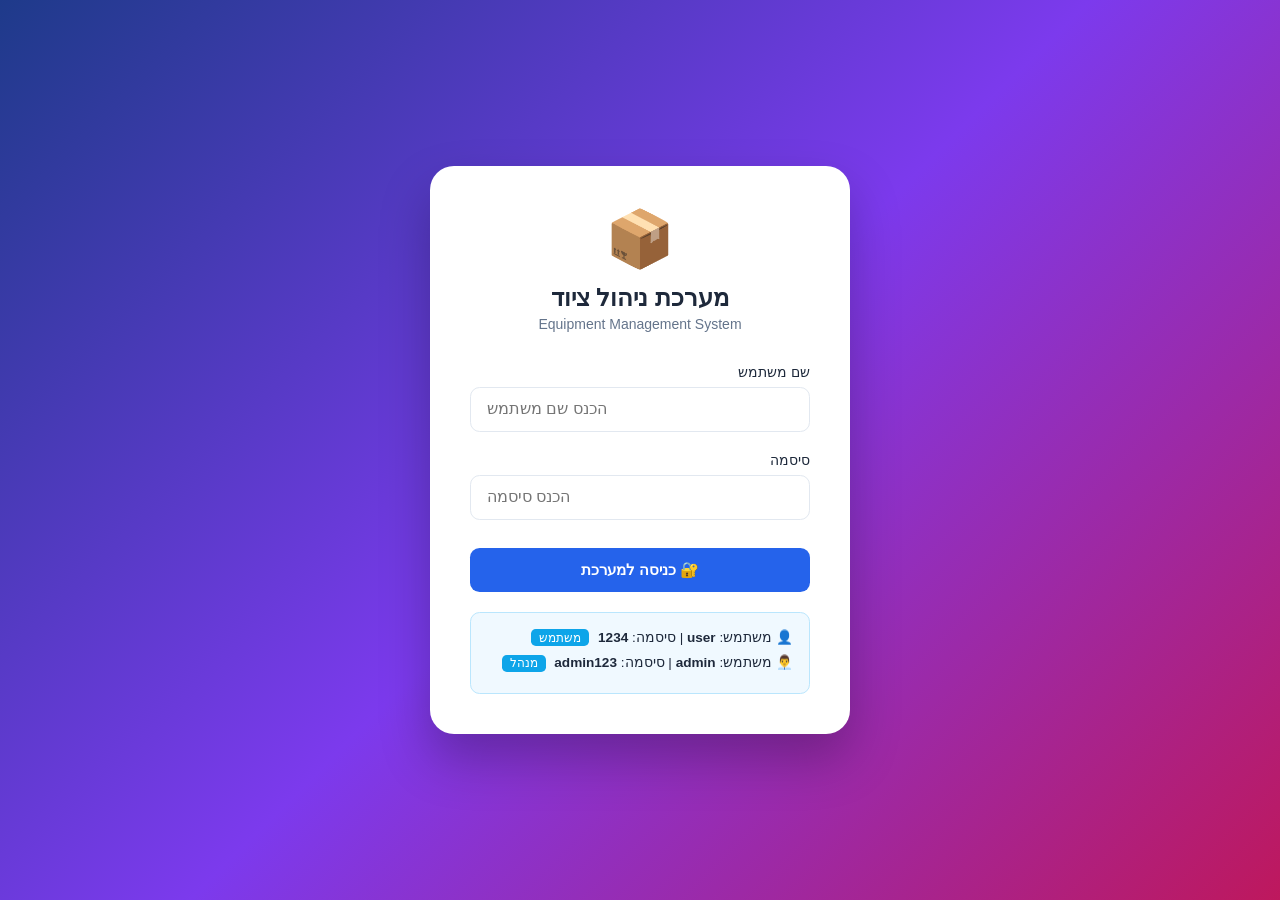
==== index.html @ 019efc41 "GitHub Pages - Equipment Management Demo https://claude.ai/code/session_01Qcdomoz9GFA8bBBLbAyHSp" ====
<!DOCTYPE html>
<html lang="he">
<head>
    <meta charset="UTF-8">
    <meta name="viewport" content="width=device-width, initial-scale=1.0">
    <title>מערכת ניהול ציוד - Demo</title>
    <style>
        :root {
            --primary: #2563eb;
            --primary-dark: #1e40af;
            --success: #10b981;
            --danger: #ef4444;
            --warning: #f59e0b;
            --bg: #f8fafc;
            --white: #ffffff;
            --text: #1e293b;
            --text-light: #64748b;
            --border: #e2e8f0;
            --shadow: 0 1px 3px rgba(0,0,0,0.1);
            --shadow-lg: 0 10px 25px rgba(0,0,0,0.12);
            --radius: 0.75rem;
        }

        * { margin: 0; padding: 0; box-sizing: border-box; }

        body {
            font-family: -apple-system, BlinkMacSystemFont, 'Segoe UI', sans-serif;
            background: var(--bg);
            color: var(--text);
            direction: rtl;
            min-height: 100vh;
        }

        /* ======== SCREENS ======== */
        .screen { display: none; min-height: 100vh; }
        .screen.active { display: flex; flex-direction: column; }

        /* ======== LOGIN ======== */
        #login-screen {
            background: linear-gradient(135deg, #1e3a8a 0%, #7c3aed 50%, #be185d 100%);
            align-items: center;
            justify-content: center;
            padding: 1rem;
        }

        .login-box {
            background: white;
            border-radius: 1.5rem;
            padding: 2.5rem;
            width: 100%;
            max-width: 420px;
            box-shadow: 0 25px 50px rgba(0,0,0,0.25);
        }

        .login-logo {
            text-align: center;
            margin-bottom: 2rem;
        }

        .login-logo .icon {
            font-size: 3.5rem;
            display: block;
            margin-bottom: 0.75rem;
        }

        .login-logo h1 {
            font-size: 1.5rem;
            font-weight: 700;
            color: var(--text);
        }

        .login-logo p {
            color: var(--text-light);
            font-size: 0.875rem;
            margin-top: 0.25rem;
        }

        .form-group { margin-bottom: 1.25rem; }

        .form-group label {
            display: block;
            font-weight: 500;
            margin-bottom: 0.4rem;
            font-size: 0.9rem;
        }

        .form-group input {
            width: 100%;
            padding: 0.8rem 1rem;
            border: 1.5px solid var(--border);
            border-radius: 0.6rem;
            font-size: 1rem;
            direction: ltr;
            transition: border-color 0.2s;
            outline: none;
        }

        .form-group input:focus {
            border-color: var(--primary);
            box-shadow: 0 0 0 3px rgba(37,99,235,0.15);
        }

        .btn {
            display: inline-flex;
            align-items: center;
            justify-content: center;
            gap: 0.5rem;
            padding: 0.8rem 1.5rem;
            border-radius: 0.6rem;
            border: none;
            cursor: pointer;
            font-size: 0.95rem;
            font-weight: 600;
            transition: all 0.2s;
            text-decoration: none;
        }

        .btn-primary { background: var(--primary); color: white; width: 100%; margin-top: 0.5rem; }
        .btn-primary:hover { background: var(--primary-dark); transform: translateY(-1px); box-shadow: 0 4px 12px rgba(37,99,235,0.4); }
        .btn-success { background: var(--success); color: white; }
        .btn-danger { background: var(--danger); color: white; }
        .btn-warning { background: var(--warning); color: white; }
        .btn-ghost { background: transparent; border: 1.5px solid var(--border); color: var(--text); }
        .btn-ghost:hover { background: var(--bg); }
        .btn-sm { padding: 0.4rem 0.8rem; font-size: 0.8rem; }

        .demo-hint {
            background: #f0f9ff;
            border: 1px solid #bae6fd;
            border-radius: 0.6rem;
            padding: 1rem;
            margin-top: 1.25rem;
            font-size: 0.85rem;
        }

        .demo-hint p { margin-bottom: 0.3rem; color: var(--text); }
        .demo-hint .tag { display: inline-block; background: #0ea5e9; color: white; border-radius: 0.3rem; padding: 0.1rem 0.5rem; font-size: 0.75rem; margin-inline-start: 0.3rem; }

        .error-msg {
            background: #fef2f2;
            border: 1px solid #fecaca;
            color: #991b1b;
            padding: 0.75rem 1rem;
            border-radius: 0.5rem;
            font-size: 0.875rem;
            margin-bottom: 1rem;
            display: none;
        }

        /* ======== NAVBAR ======== */
        .navbar {
            background: white;
            border-bottom: 1px solid var(--border);
            padding: 0 1.5rem;
            height: 64px;
            display: flex;
            align-items: center;
            justify-content: space-between;
            position: sticky;
            top: 0;
            z-index: 50;
            box-shadow: var(--shadow);
        }

        .navbar-brand {
            font-size: 1.25rem;
            font-weight: 700;
            color: var(--primary);
            display: flex;
            align-items: center;
            gap: 0.5rem;
        }

        .navbar-links {
            display: flex;
            gap: 0.25rem;
            list-style: none;
        }

        .navbar-links a {
            padding: 0.5rem 1rem;
            border-radius: 0.5rem;
            color: var(--text-light);
            text-decoration: none;
            font-size: 0.9rem;
            font-weight: 500;
            transition: all 0.2s;
            cursor: pointer;
        }

        .navbar-links a:hover, .navbar-links a.active {
            background: #eff6ff;
            color: var(--primary);
        }

        .navbar-user {
            display: flex;
            align-items: center;
            gap: 0.75rem;
        }

        .avatar {
            width: 38px;
            height: 38px;
            border-radius: 50%;
            background: var(--primary);
            color: white;
            display: flex;
            align-items: center;
            justify-content: center;
            font-weight: 700;
            font-size: 0.9rem;
        }

        .admin-badge {
            background: linear-gradient(135deg, #7c3aed, #be185d);
            color: white;
            font-size: 0.7rem;
            padding: 0.2rem 0.6rem;
            border-radius: 9999px;
            font-weight: 600;
        }

        /* ======== MAIN CONTENT ======== */
        .main-content { flex: 1; padding: 2rem 1.5rem; max-width: 1200px; margin: 0 auto; width: 100%; }

        /* ======== CARDS ======== */
        .card {
            background: white;
            border-radius: var(--radius);
            box-shadow: var(--shadow);
            border: 1px solid var(--border);
            padding: 1.5rem;
            margin-bottom: 1.5rem;
        }

        .card-title {
            font-size: 1.1rem;
            font-weight: 600;
            margin-bottom: 1.25rem;
            display: flex;
            align-items: center;
            gap: 0.5rem;
        }

        /* ======== STATS ======== */
        .stats-grid {
            display: grid;
            grid-template-columns: repeat(auto-fit, minmax(180px, 1fr));
            gap: 1rem;
            margin-bottom: 1.5rem;
        }

        .stat-card {
            background: white;
            border-radius: var(--radius);
            padding: 1.25rem 1.5rem;
            box-shadow: var(--shadow);
            border: 1px solid var(--border);
            display: flex;
            justify-content: space-between;
            align-items: center;
        }

        .stat-label { color: var(--text-light); font-size: 0.85rem; margin-bottom: 0.4rem; }
        .stat-value { font-size: 2rem; font-weight: 700; }
        .stat-icon { font-size: 2.5rem; }

        /* ======== GRID ======== */
        .grid-2 { display: grid; grid-template-columns: repeat(auto-fit, minmax(280px, 1fr)); gap: 1rem; }
        .grid-3 { display: grid; grid-template-columns: repeat(auto-fit, minmax(220px, 1fr)); gap: 1rem; }
        .grid-4 { display: grid; grid-template-columns: repeat(auto-fit, minmax(160px, 1fr)); gap: 1rem; }

        /* ======== TABLE ======== */
        .table-wrap { overflow-x: auto; }

        table { width: 100%; border-collapse: collapse; font-size: 0.9rem; }
        thead { background: var(--bg); }
        th { padding: 0.75rem 1rem; text-align: right; font-weight: 600; border-bottom: 2px solid var(--border); white-space: nowrap; }
        td { padding: 0.75rem 1rem; border-bottom: 1px solid var(--border); }
        tbody tr:hover { background: var(--bg); }

        /* ======== BADGE ======== */
        .badge {
            display: inline-block;
            padding: 0.2rem 0.6rem;
            border-radius: 9999px;
            font-size: 0.75rem;
            font-weight: 600;
        }

        .badge-green { background: #d1fae5; color: #065f46; }
        .badge-red { background: #fee2e2; color: #991b1b; }
        .badge-yellow { background: #fef3c7; color: #92400e; }
        .badge-blue { background: #dbeafe; color: #1e40af; }
        .badge-purple { background: #ede9fe; color: #5b21b6; }

        /* ======== ADMIN SIDEBAR ======== */
        .admin-layout {
            display: flex;
            gap: 1.5rem;
            align-items: flex-start;
        }

        .sidebar {
            width: 220px;
            flex-shrink: 0;
            background: white;
            border-radius: var(--radius);
            box-shadow: var(--shadow);
            border: 1px solid var(--border);
            padding: 1rem;
            position: sticky;
            top: 80px;
        }

        .sidebar h4 { font-size: 0.75rem; text-transform: uppercase; letter-spacing: 0.05em; color: var(--text-light); margin-bottom: 0.75rem; padding: 0 0.5rem; }

        .sidebar-menu { list-style: none; }

        .sidebar-menu li a {
            display: flex;
            align-items: center;
            gap: 0.6rem;
            padding: 0.6rem 0.75rem;
            border-radius: 0.5rem;
            color: var(--text);
            text-decoration: none;
            font-size: 0.9rem;
            transition: all 0.2s;
            cursor: pointer;
        }

        .sidebar-menu li a:hover { background: #eff6ff; color: var(--primary); }
        .sidebar-menu li a.active { background: var(--primary); color: white; }

        .admin-content { flex: 1; min-width: 0; }

        /* ======== TABS ======== */
        .tab-content { display: none; }
        .tab-content.active { display: block; }

        /* ======== MODAL ======== */
        .modal-overlay {
            position: fixed;
            inset: 0;
            background: rgba(0,0,0,0.5);
            display: flex;
            align-items: center;
            justify-content: center;
            z-index: 100;
            padding: 1rem;
            display: none;
        }

        .modal-overlay.open { display: flex; }

        .modal {
            background: white;
            border-radius: 1rem;
            padding: 2rem;
            max-width: 480px;
            width: 100%;
            max-height: 90vh;
            overflow-y: auto;
            box-shadow: var(--shadow-lg);
        }

        .modal h3 { font-size: 1.2rem; margin-bottom: 1.5rem; }

        .modal-actions {
            display: flex;
            gap: 0.75rem;
            margin-top: 1.5rem;
            justify-content: flex-end;
        }

        /* ======== QUICK ACTIONS ======== */
        .quick-actions {
            display: grid;
            grid-template-columns: repeat(auto-fit, minmax(150px, 1fr));
            gap: 1rem;
        }

        .action-card {
            background: white;
            border: 1.5px solid var(--border);
            border-radius: var(--radius);
            padding: 1.25rem;
            text-align: center;
            cursor: pointer;
            transition: all 0.2s;
        }

        .action-card:hover {
            border-color: var(--primary);
            box-shadow: 0 4px 12px rgba(37,99,235,0.15);
            transform: translateY(-2px);
        }

        .action-card .icon { font-size: 2rem; margin-bottom: 0.5rem; }
        .action-card .label { font-size: 0.875rem; font-weight: 600; color: var(--text); }

        /* ======== ALERT ======== */
        .alert {
            padding: 0.875rem 1rem;
            border-radius: 0.5rem;
            margin-bottom: 1rem;
            display: flex;
            align-items: flex-start;
            gap: 0.75rem;
            font-size: 0.9rem;
        }

        .alert-warning { background: #fef3c7; border-left: 4px solid var(--warning); color: #92400e; }
        .alert-info { background: #dbeafe; border-left: 4px solid var(--primary); color: #1e40af; }
        .alert-success { background: #d1fae5; border-left: 4px solid var(--success); color: #065f46; }

        /* ======== PAGE TITLE ======== */
        .page-title { margin-bottom: 1.5rem; }
        .page-title h2 { font-size: 1.5rem; font-weight: 700; }
        .page-title p { color: var(--text-light); margin-top: 0.25rem; font-size: 0.9rem; }

        /* ======== RESPONSIVE ======== */
        @media (max-width: 768px) {
            .navbar-links { display: none; }
            .sidebar { display: none; }
            .admin-layout { flex-direction: column; }
            .main-content { padding: 1rem; }
        }

        /* ======== SPINNER ======== */
        .login-loading {
            display: none;
            text-align: center;
            color: var(--primary);
            font-weight: 500;
            margin-top: 1rem;
        }

        /* Page indicator */
        .demo-banner {
            background: linear-gradient(90deg, #7c3aed, #2563eb);
            color: white;
            text-align: center;
            padding: 0.4rem;
            font-size: 0.8rem;
            font-weight: 500;
        }
    </style>
</head>
<body>

<!-- ==================== LOGIN SCREEN ==================== -->
<div id="login-screen" class="screen active">
    <div class="login-box">
        <div class="login-logo">
            <span class="icon">📦</span>
            <h1>מערכת ניהול ציוד</h1>
            <p>Equipment Management System</p>
        </div>

        <div id="login-error" class="error-msg">שם משתמש או סיסמה שגויים</div>

        <div class="form-group">
            <label>שם משתמש</label>
            <input type="text" id="username" placeholder="הכנס שם משתמש" autocomplete="username">
        </div>

        <div class="form-group">
            <label>סיסמה</label>
            <input type="password" id="password" placeholder="הכנס סיסמה" autocomplete="current-password">
        </div>

        <button class="btn btn-primary" onclick="doLogin()">🔐 כניסה למערכת</button>

        <div class="demo-hint">
            <p>👤 משתמש: <strong>user</strong> | סיסמה: <strong>1234</strong> <span class="tag">משתמש</span></p>
            <p style="margin-top:0.5rem">👨‍💼 משתמש: <strong>admin</strong> | סיסמה: <strong>admin123</strong> <span class="tag">מנהל</span></p>
        </div>
    </div>
</div>

<!-- ==================== USER DASHBOARD ==================== -->
<div id="user-screen" class="screen">
    <div class="demo-banner">🎭 מצב Demo — המערכת האמיתית תחובר ל-Database</div>
    <nav class="navbar">
        <div class="navbar-brand">📦 מערכת ניהול ציוד</div>
        <ul class="navbar-links">
            <li><a class="active" onclick="showUserTab('dashboard')">דשבורד</a></li>
            <li><a onclick="showUserTab('myequipment')">הציוד שלי</a></li>
            <li><a onclick="showUserTab('tasks')">משימות</a></li>
            <li><a onclick="showUserTab('history')">היסטוריה</a></li>
        </ul>
        <div class="navbar-user">
            <span id="user-name-display">user</span>
            <div class="avatar" id="user-avatar">U</div>
            <button class="btn btn-ghost btn-sm" onclick="doLogout()">יציאה</button>
        </div>
    </nav>

    <div class="main-content">
        <!-- Dashboard Tab -->
        <div id="user-dashboard" class="tab-content active">
            <div class="page-title">
                <h2>👋 שלום, <span id="user-greeting">שי!</span></h2>
                <p>הנה סיכום הפעילות שלך</p>
            </div>

            <div class="stats-grid">
                <div class="stat-card">
                    <div>
                        <div class="stat-label">ציוד אצלי</div>
                        <div class="stat-value" style="color:var(--primary)">3</div>
                    </div>
                    <div class="stat-icon">📤</div>
                </div>
                <div class="stat-card">
                    <div>
                        <div class="stat-label">משימות פתוחות</div>
                        <div class="stat-value" style="color:var(--warning)">2</div>
                    </div>
                    <div class="stat-icon">📋</div>
                </div>
                <div class="stat-card">
                    <div>
                        <div class="stat-label">דוחות נזק</div>
                        <div class="stat-value" style="color:var(--danger)">1</div>
                    </div>
                    <div class="stat-icon">⚠️</div>
                </div>
                <div class="stat-card">
                    <div>
                        <div class="stat-label">הוחזרו החודש</div>
                        <div class="stat-value" style="color:var(--success)">5</div>
                    </div>
                    <div class="stat-icon">✅</div>
                </div>
            </div>

            <div class="card">
                <div class="card-title">🚀 פעולות מהירות</div>
                <div class="quick-actions">
                    <div class="action-card" onclick="openModal('checkout-modal')">
                        <div class="icon">📤</div>
                        <div class="label">שליחת ציוד</div>
                    </div>
                    <div class="action-card" onclick="openModal('checkin-modal')">
                        <div class="icon">📥</div>
                        <div class="label">החזרת ציוד</div>
                    </div>
                    <div class="action-card" onclick="openModal('damage-modal')">
                        <div class="icon">⚠️</div>
                        <div class="label">דיווח נזק</div>
                    </div>
                    <div class="action-card" onclick="openModal('task-modal')">
                        <div class="icon">➕</div>
                        <div class="label">משימה חדשה</div>
                    </div>
                </div>
            </div>

            <div class="card">
                <div class="card-title">📊 פעילות אחרונה</div>
                <div class="table-wrap">
                    <table>
                        <thead><tr><th>פעילות</th><th>ציוד</th><th>תאריך</th><th>סטטוס</th></tr></thead>
                        <tbody>
                            <tr><td>שליחה</td><td>מיקרופון Shure SM58</td><td>18/03/2026</td><td><span class="badge badge-yellow">אצלי</span></td></tr>
                            <tr><td>שליחה</td><td>כבל XLR 5מ׳</td><td>17/03/2026</td><td><span class="badge badge-yellow">אצלי</span></td></tr>
                            <tr><td>קבלה</td><td>מעמד מיקרופון</td><td>15/03/2026</td><td><span class="badge badge-green">הוחזר</span></td></tr>
                            <tr><td>דיווח נזק</td><td>כבל USB</td><td>14/03/2026</td><td><span class="badge badge-red">ניזוק</span></td></tr>
                            <tr><td>שליחה</td><td>רמקול JBL נייד</td><td>12/03/2026</td><td><span class="badge badge-yellow">אצלי</span></td></tr>
                        </tbody>
                    </table>
                </div>
            </div>
        </div>

        <!-- My Equipment Tab -->
        <div id="user-myequipment" class="tab-content">
            <div class="page-title">
                <h2>📦 הציוד שלי</h2>
                <p>ציוד שנמצא כרגע אצלך</p>
            </div>
            <div class="card">
                <div class="table-wrap">
                    <table>
                        <thead><tr><th>ציוד</th><th>קטגוריה</th><th>נלקח בתאריך</th><th>תאריך החזרה</th><th>מצב</th><th>פעולות</th></tr></thead>
                        <tbody>
                            <tr>
                                <td><strong>מיקרופון Shure SM58</strong></td>
                                <td>אודיו</td>
                                <td>18/03/2026</td>
                                <td>25/03/2026</td>
                                <td><span class="badge badge-green">תקין</span></td>
                                <td><button class="btn btn-success btn-sm" onclick="openModal('checkin-modal')">החזר</button></td>
                            </tr>
                            <tr>
                                <td><strong>כבל XLR 5מ׳</strong></td>
                                <td>כבלים</td>
                                <td>17/03/2026</td>
                                <td>20/03/2026</td>
                                <td><span class="badge badge-red">⚠️ פג תאריך</span></td>
                                <td><button class="btn btn-success btn-sm" onclick="openModal('checkin-modal')">החזר</button></td>
                            </tr>
                            <tr>
                                <td><strong>רמקול JBL נייד</strong></td>
                                <td>אודיו</td>
                                <td>12/03/2026</td>
                                <td>19/03/2026</td>
                                <td><span class="badge badge-yellow">לוחץ</span></td>
                                <td><button class="btn btn-success btn-sm" onclick="openModal('checkin-modal')">החזר</button></td>
                            </tr>
                        </tbody>
                    </table>
                </div>
            </div>
        </div>

        <!-- Tasks Tab -->
        <div id="user-tasks" class="tab-content">
            <div class="page-title">
                <h2>📋 המשימות שלי</h2>
                <p>משימות פתוחות ומוגמרות</p>
            </div>
            <div style="margin-bottom:1rem;">
                <button class="btn btn-primary btn-sm" onclick="openModal('task-modal')">➕ משימה חדשה</button>
            </div>
            <div class="card">
                <div class="table-wrap">
                    <table>
                        <thead><tr><th>משימה</th><th>תיאור</th><th>תאריך</th><th>עדיפות</th><th>סטטוס</th></tr></thead>
                        <tbody>
                            <tr><td><strong>החזרת ציוד לאולם</strong></td><td>להחזיר את כל הציוד לאולם ב׳</td><td>20/03/2026</td><td><span class="badge badge-red">גבוה</span></td><td><span class="badge badge-yellow">פתוח</span></td></tr>
                            <tr><td><strong>בדיקת רמקולים</strong></td><td>לבדוק שכל הרמקולים עובדים</td><td>22/03/2026</td><td><span class="badge badge-blue">בינוני</span></td><td><span class="badge badge-yellow">פתוח</span></td></tr>
                            <tr><td><strong>הזמנת כבלים חדשים</strong></td><td>הזמין 5 כבלי XLR חדשים</td><td>15/03/2026</td><td><span class="badge badge-green">נמוך</span></td><td><span class="badge badge-green">הושלם</span></td></tr>
                        </tbody>
                    </table>
                </div>
            </div>
        </div>

        <!-- History Tab -->
        <div id="user-history" class="tab-content">
            <div class="page-title">
                <h2>📈 היסטוריה</h2>
                <p>כל הפעילויות שלך מהתחלה</p>
            </div>
            <div class="card">
                <div class="table-wrap">
                    <table>
                        <thead><tr><th>פעילות</th><th>ציוד</th><th>תאריך</th><th>פרטים</th></tr></thead>
                        <tbody>
                            <tr><td><span class="badge badge-blue">שליחה</span></td><td>מיקרופון Shure SM58</td><td>18/03/2026 09:30</td><td>—</td></tr>
                            <tr><td><span class="badge badge-blue">שליחה</span></td><td>כבל XLR 5מ׳</td><td>17/03/2026 14:15</td><td>—</td></tr>
                            <tr><td><span class="badge badge-green">קבלה</span></td><td>מעמד מיקרופון</td><td>15/03/2026 11:00</td><td>מצב: תקין</td></tr>
                            <tr><td><span class="badge badge-red">נזק</span></td><td>כבל USB</td><td>14/03/2026 16:45</td><td>חוט פנימי שבור</td></tr>
                            <tr><td><span class="badge badge-blue">שליחה</span></td><td>רמקול JBL נייד</td><td>12/03/2026 08:20</td><td>—</td></tr>
                            <tr><td><span class="badge badge-green">קבלה</span></td><td>מעמד מיקרופון</td><td>10/03/2026 17:30</td><td>מצב: תקין</td></tr>
                        </tbody>
                    </table>
                </div>
            </div>
        </div>
    </div>
</div>

<!-- ==================== ADMIN DASHBOARD ==================== -->
<div id="admin-screen" class="screen">
    <div class="demo-banner">🎭 מצב Demo — המערכת האמיתית תחובר ל-Database</div>
    <nav class="navbar">
        <div class="navbar-brand">👨‍💼 פאנל ניהול</div>
        <ul class="navbar-links">
            <li><a href="#" onclick="showScreen('user-screen'); return false;" style="color:var(--text-light)">← חזור לדשבורד</a></li>
        </ul>
        <div class="navbar-user">
            <span class="admin-badge">מנהל</span>
            <div class="avatar" style="background:linear-gradient(135deg,#7c3aed,#be185d)">A</div>
            <button class="btn btn-ghost btn-sm" onclick="doLogout()">יציאה</button>
        </div>
    </nav>

    <div class="main-content">
        <div class="admin-layout">
            <!-- Sidebar -->
            <aside class="sidebar">
                <h4>תפריט</h4>
                <ul class="sidebar-menu">
                    <li><a class="active" onclick="showAdminTab('admin-overview')">📊 סקירה כללית</a></li>
                    <li><a onclick="showAdminTab('admin-equipment')">📦 ניהול ציוד</a></li>
                    <li><a onclick="showAdminTab('admin-users')">👥 ניהול משתמשים</a></li>
                    <li><a onclick="showAdminTab('admin-damage')">⚠️ דוחות נזק</a></li>
                    <li><a onclick="showAdminTab('admin-inventory')">📊 מלאי</a></li>
                    <li><a onclick="showAdminTab('admin-reports')">📈 דוחות</a></li>
                </ul>
            </aside>

            <!-- Admin Content -->
            <div class="admin-content">

                <!-- Overview Tab -->
                <div id="admin-overview" class="tab-content active">
                    <div class="page-title">
                        <h2>📊 סקירה כללית</h2>
                        <p>סטטוס המערכת בזמן אמת</p>
                    </div>

                    <div class="stats-grid">
                        <div class="stat-card"><div><div class="stat-label">סה"כ ציוד</div><div class="stat-value" style="color:var(--primary)">45</div></div><div class="stat-icon">📦</div></div>
                        <div class="stat-card"><div><div class="stat-label">ציוד זמין</div><div class="stat-value" style="color:var(--success)">28</div></div><div class="stat-icon">✅</div></div>
                        <div class="stat-card"><div><div class="stat-label">בשימוש</div><div class="stat-value" style="color:var(--warning)">14</div></div><div class="stat-icon">📤</div></div>
                        <div class="stat-card"><div><div class="stat-label">ניזוק/בתיקון</div><div class="stat-value" style="color:var(--danger)">3</div></div><div class="stat-icon">🔧</div></div>
                        <div class="stat-card"><div><div class="stat-label">משתמשים פעילים</div><div class="stat-value" style="color:var(--primary)">12</div></div><div class="stat-icon">👥</div></div>
                        <div class="stat-card"><div><div class="stat-label">פעולות היום</div><div class="stat-value" style="color:var(--success)">8</div></div><div class="stat-icon">⚡</div></div>
                    </div>

                    <div class="card">
                        <div class="card-title">📋 פעילויות אחרונות במערכת</div>
                        <div class="table-wrap">
                            <table>
                                <thead><tr><th>משתמש</th><th>פעולה</th><th>ציוד</th><th>זמן</th></tr></thead>
                                <tbody>
                                    <tr><td>שי בר</td><td><span class="badge badge-blue">שליחה</span></td><td>מיקרופון Shure SM58</td><td>היום 09:30</td></tr>
                                    <tr><td>דויד כהן</td><td><span class="badge badge-green">קבלה</span></td><td>מעמד מיקרופון</td><td>היום 08:15</td></tr>
                                    <tr><td>שרה דוד</td><td><span class="badge badge-red">נזק</span></td><td>כבל USB</td><td>אתמול 16:45</td></tr>
                                    <tr><td>יוסי לוי</td><td><span class="badge badge-blue">שליחה</span></td><td>רמקול JBL נייד</td><td>אתמול 10:20</td></tr>
                                </tbody>
                            </table>
                        </div>
                    </div>
                </div>

                <!-- Equipment Tab -->
                <div id="admin-equipment" class="tab-content">
                    <div class="page-title">
                        <h2>📦 ניהול ציוד</h2>
                        <p>הוסף, ערוך ונהל את כל הציוד במערכת</p>
                    </div>

                    <div class="alert alert-warning">⚠️ <strong>שטח מנהל בלבד:</strong> רק מנהלים יכולים להוסיף, לערוך ולמחוק ציוד.</div>

                    <div style="margin-bottom:1rem; display:flex; gap:0.75rem; flex-wrap:wrap;">
                        <button class="btn btn-primary btn-sm" onclick="openModal('add-equipment-modal')">➕ הוסף ציוד</button>
                        <button class="btn btn-ghost btn-sm">📥 ייבוא CSV</button>
                        <button class="btn btn-ghost btn-sm">📤 ייצוא</button>
                    </div>

                    <div class="card">
                        <div class="table-wrap">
                            <table>
                                <thead><tr><th>שם הציוד</th><th>קטגוריה</th><th>S/N</th><th>סטטוס</th><th>נמצא אצל</th><th>פעולות</th></tr></thead>
                                <tbody>
                                    <tr>
                                        <td><strong>מיקרופון Shure SM58</strong></td><td>אודיו</td><td>MIC-001</td>
                                        <td><span class="badge badge-yellow">בשימוש</span></td><td>שי בר</td>
                                        <td><button class="btn btn-ghost btn-sm">✏️ ערוך</button> <button class="btn btn-danger btn-sm">🗑️</button></td>
                                    </tr>
                                    <tr>
                                        <td><strong>מעמד מיקרופון</strong></td><td>תמיכה</td><td>STAND-001</td>
                                        <td><span class="badge badge-green">זמין</span></td><td>—</td>
                                        <td><button class="btn btn-ghost btn-sm">✏️ ערוך</button> <button class="btn btn-danger btn-sm">🗑️</button></td>
                                    </tr>
                                    <tr>
                                        <td><strong>כבל USB</strong></td><td>כבלים</td><td>CABLE-001</td>
                                        <td><span class="badge badge-red">ניזוק</span></td><td>—</td>
                                        <td><button class="btn btn-ghost btn-sm">✏️ ערוך</button> <button class="btn btn-danger btn-sm">🗑️</button></td>
                                    </tr>
                                    <tr>
                                        <td><strong>רמקול JBL נייד</strong></td><td>אודיו</td><td>SPEAKER-001</td>
                                        <td><span class="badge badge-yellow">בשימוש</span></td><td>שי בר</td>
                                        <td><button class="btn btn-ghost btn-sm">✏️ ערוך</button> <button class="btn btn-danger btn-sm">🗑️</button></td>
                                    </tr>
                                    <tr>
                                        <td><strong>כבל XLR 5מ׳</strong></td><td>כבלים</td><td>XLR-001</td>
                                        <td><span class="badge badge-yellow">בשימוש</span></td><td>שי בר</td>
                                        <td><button class="btn btn-ghost btn-sm">✏️ ערוך</button> <button class="btn btn-danger btn-sm">🗑️</button></td>
                                    </tr>
                                </tbody>
                            </table>
                        </div>
                    </div>
                </div>

                <!-- Users Tab -->
                <div id="admin-users" class="tab-content">
                    <div class="page-title">
                        <h2>👥 ניהול משתמשים</h2>
                        <p>נהל הרשאות, סטטוסים ומידע על משתמשים</p>
                    </div>

                    <div class="alert alert-warning">⚠️ <strong>שטח מנהל בלבד:</strong> רק מנהלים יכולים ליצור ולמחוק משתמשים.</div>

                    <div style="margin-bottom:1rem;">
                        <button class="btn btn-primary btn-sm" onclick="openModal('add-user-modal')">➕ הוסף משתמש</button>
                    </div>

                    <div class="card">
                        <div class="table-wrap">
                            <table>
                                <thead><tr><th>משתמש</th><th>שם מלא</th><th>דוא"ל</th><th>תפקיד</th><th>ציוד אצלו</th><th>פעיל</th><th>פעולות</th></tr></thead>
                                <tbody>
                                    <tr>
                                        <td><strong>admin</strong></td><td>מנהל מערכת</td><td>admin@system.com</td>
                                        <td><span class="badge badge-purple">מנהל</span></td><td>0</td>
                                        <td><span class="badge badge-green">✓</span></td>
                                        <td><button class="btn btn-ghost btn-sm">✏️ ערוך</button></td>
                                    </tr>
                                    <tr>
                                        <td><strong>user</strong></td><td>שי בר</td><td>user@system.com</td>
                                        <td><span class="badge badge-blue">משתמש</span></td><td>3</td>
                                        <td><span class="badge badge-green">✓</span></td>
                                        <td><button class="btn btn-ghost btn-sm">✏️ ערוך</button> <button class="btn btn-danger btn-sm">🚫 השבת</button></td>
                                    </tr>
                                    <tr>
                                        <td><strong>david</strong></td><td>דויד כהן</td><td>david@system.com</td>
                                        <td><span class="badge badge-blue">משתמש</span></td><td>1</td>
                                        <td><span class="badge badge-green">✓</span></td>
                                        <td><button class="btn btn-ghost btn-sm">✏️ ערוך</button> <button class="btn btn-danger btn-sm">🚫 השבת</button></td>
                                    </tr>
                                    <tr>
                                        <td><strong>sarah</strong></td><td>שרה דוד</td><td>sarah@system.com</td>
                                        <td><span class="badge badge-blue">משתמש</span></td><td>0</td>
                                        <td><span class="badge badge-red">✗ מושבת</span></td>
                                        <td><button class="btn btn-ghost btn-sm">✏️ ערוך</button> <button class="btn btn-success btn-sm">✓ הפעל</button></td>
                                    </tr>
                                </tbody>
                            </table>
                        </div>
                    </div>
                </div>

                <!-- Damage Tab -->
                <div id="admin-damage" class="tab-content">
                    <div class="page-title">
                        <h2>⚠️ דוחות נזק</h2>
                        <p>נהל דוחות נזק ועדכן סטטוס תיקון</p>
                    </div>
                    <div class="alert alert-warning">⚠️ <strong>שטח מנהל בלבד:</strong> רק מנהלים יכולים לעדכן סטטוסי תיקון.</div>
                    <div class="card">
                        <div class="table-wrap">
                            <table>
                                <thead><tr><th>ציוד</th><th>מדווח ע"י</th><th>תיאור</th><th>חומרה</th><th>סטטוס</th><th>פעולות מנהל</th></tr></thead>
                                <tbody>
                                    <tr>
                                        <td><strong>כבל USB</strong></td><td>שי בר</td><td>חוט פנימי שבור</td>
                                        <td><span class="badge badge-red">חמור</span></td>
                                        <td><span class="badge badge-yellow">בתיקון</span></td>
                                        <td>
                                            <button class="btn btn-success btn-sm">✓ תוקן</button>
                                            <button class="btn btn-danger btn-sm">🗑️ גרוט</button>
                                        </td>
                                    </tr>
                                    <tr>
                                        <td><strong>מעמד מיקרופון</strong></td><td>דויד כהן</td><td>שריטה בחלק העליון</td>
                                        <td><span class="badge badge-blue">קל</span></td>
                                        <td><span class="badge badge-green">תוקן</span></td>
                                        <td><button class="btn btn-ghost btn-sm">📄 פרטים</button></td>
                                    </tr>
                                </tbody>
                            </table>
                        </div>
                    </div>
                </div>

                <!-- Inventory Tab -->
                <div id="admin-inventory" class="tab-content">
                    <div class="page-title">
                        <h2>📊 ניהול מלאי</h2>
                        <p>סקירה מלאה של כל הציוד לפי קטגוריה</p>
                    </div>
                    <div class="alert alert-info">ℹ️ <strong>שטח מנהל בלבד:</strong> דוח מלאי מלא ומפורט.</div>
                    <div class="card">
                        <div class="table-wrap">
                            <table>
                                <thead><tr><th>קטגוריה</th><th>סה"כ</th><th>זמין</th><th>בשימוש</th><th>ניזוק</th><th>בתיקון</th><th>%ניצולת</th></tr></thead>
                                <tbody>
                                    <tr><td><strong>אודיו</strong></td><td>15</td><td>10</td><td>4</td><td>1</td><td>0</td><td><span class="badge badge-green">73%</span></td></tr>
                                    <tr><td><strong>כבלים</strong></td><td>20</td><td>15</td><td>4</td><td>1</td><td>0</td><td><span class="badge badge-yellow">80%</span></td></tr>
                                    <tr><td><strong>תמיכה</strong></td><td>8</td><td>2</td><td>6</td><td>0</td><td>0</td><td><span class="badge badge-red">25%</span></td></tr>
                                    <tr><td><strong>אחר</strong></td><td>2</td><td>1</td><td>0</td><td>1</td><td>0</td><td><span class="badge badge-blue">50%</span></td></tr>
                                    <tr style="font-weight:600; background:var(--bg)"><td>סה"כ</td><td>45</td><td>28</td><td>14</td><td>3</td><td>0</td><td><span class="badge badge-yellow">62%</span></td></tr>
                                </tbody>
                            </table>
                        </div>
                    </div>
                </div>

                <!-- Reports Tab -->
                <div id="admin-reports" class="tab-content">
                    <div class="page-title">
                        <h2>📈 דוחות</h2>
                        <p>ניתוח נתונים ומגמות</p>
                    </div>
                    <div class="alert alert-info">ℹ️ <strong>שטח מנהל בלבד:</strong> דוחות מפורטים על פעילות המערכת.</div>
                    <div class="grid-2">
                        <div class="card">
                            <div class="card-title">📅 פעילות חודש מרץ 2026</div>
                            <table><tbody>
                                <tr><td>שליחות</td><td><strong>45</strong></td></tr>
                                <tr><td>קבלות</td><td><strong>40</strong></td></tr>
                                <tr><td>דוחות נזק</td><td><strong>3</strong></td></tr>
                                <tr><td>ציוד חדש נוסף</td><td><strong>2</strong></td></tr>
                            </tbody></table>
                        </div>
                        <div class="card">
                            <div class="card-title">👥 משתמשים פעילים</div>
                            <table><tbody>
                                <tr><td>שי בר</td><td><strong>15 פעולות</strong></td></tr>
                                <tr><td>דויד כהן</td><td><strong>12 פעולות</strong></td></tr>
                                <tr><td>שרה דוד</td><td><strong>8 פעולות</strong></td></tr>
                                <tr><td>יוסי לוי</td><td><strong>5 פעולות</strong></td></tr>
                            </tbody></table>
                        </div>
                    </div>
                </div>

            </div>
        </div>
    </div>
</div>

<!-- ==================== MODALS ==================== -->

<!-- Checkout Modal -->
<div id="checkout-modal" class="modal-overlay">
    <div class="modal">
        <h3>📤 שליחת ציוד</h3>
        <div class="form-group"><label>בחר ציוד</label><select style="width:100%;padding:0.75rem;border:1.5px solid var(--border);border-radius:0.5rem;font-size:0.9rem"><option>מעמד מיקרופון</option><option>כבל XLR 5מ׳</option><option>רמקול JBL קטן</option></select></div>
        <div class="form-group"><label>תאריך החזרה</label><input type="date" style="width:100%;padding:0.75rem;border:1.5px solid var(--border);border-radius:0.5rem;font-size:0.9rem"></div>
        <div class="form-group"><label>הערות</label><textarea style="width:100%;padding:0.75rem;border:1.5px solid var(--border);border-radius:0.5rem;font-size:0.9rem;resize:vertical;min-height:80px" placeholder="הערות אופציונליות..."></textarea></div>
        <div class="modal-actions">
            <button class="btn btn-ghost" onclick="closeModal('checkout-modal')">ביטול</button>
            <button class="btn btn-primary" onclick="showSuccess('הציוד נשלח בהצלחה!'); closeModal('checkout-modal')">📤 שלח ציוד</button>
        </div>
    </div>
</div>

<!-- Checkin Modal -->
<div id="checkin-modal" class="modal-overlay">
    <div class="modal">
        <h3>📥 החזרת ציוד</h3>
        <div class="form-group"><label>בחר ציוד להחזרה</label><select style="width:100%;padding:0.75rem;border:1.5px solid var(--border);border-radius:0.5rem;font-size:0.9rem"><option>מיקרופון Shure SM58</option><option>כבל XLR 5מ׳</option><option>רמקול JBL נייד</option></select></div>
        <div class="form-group"><label>מצב הציוד</label><select style="width:100%;padding:0.75rem;border:1.5px solid var(--border);border-radius:0.5rem;font-size:0.9rem"><option>תקין</option><option>סביר</option><option>ניזוק</option></select></div>
        <div class="form-group"><label>הערות</label><textarea style="width:100%;padding:0.75rem;border:1.5px solid var(--border);border-radius:0.5rem;font-size:0.9rem;resize:vertical;min-height:80px" placeholder="תאר את מצב הציוד..."></textarea></div>
        <div class="modal-actions">
            <button class="btn btn-ghost" onclick="closeModal('checkin-modal')">ביטול</button>
            <button class="btn btn-success" onclick="showSuccess('הציוד הוחזר בהצלחה!'); closeModal('checkin-modal')">📥 החזר ציוד</button>
        </div>
    </div>
</div>

<!-- Damage Modal -->
<div id="damage-modal" class="modal-overlay">
    <div class="modal">
        <h3>⚠️ דיווח נזק</h3>
        <div class="form-group"><label>בחר ציוד</label><select style="width:100%;padding:0.75rem;border:1.5px solid var(--border);border-radius:0.5rem;font-size:0.9rem"><option>מיקרופון Shure SM58</option><option>כבל XLR 5מ׳</option><option>רמקול JBL נייד</option></select></div>
        <div class="form-group"><label>תיאור הנזק</label><textarea style="width:100%;padding:0.75rem;border:1.5px solid var(--border);border-radius:0.5rem;font-size:0.9rem;resize:vertical;min-height:80px" placeholder="תאר את הנזק בפירוט..."></textarea></div>
        <div class="form-group"><label>חומרת הנזק</label><select style="width:100%;padding:0.75rem;border:1.5px solid var(--border);border-radius:0.5rem;font-size:0.9rem"><option>קל</option><option>בינוני</option><option>חמור</option></select></div>
        <div class="modal-actions">
            <button class="btn btn-ghost" onclick="closeModal('damage-modal')">ביטול</button>
            <button class="btn btn-danger" onclick="showSuccess('דוח הנזק נשלח למנהל!'); closeModal('damage-modal')">⚠️ שלח דוח</button>
        </div>
    </div>
</div>

<!-- Task Modal -->
<div id="task-modal" class="modal-overlay">
    <div class="modal">
        <h3>➕ משימה חדשה</h3>
        <div class="form-group"><label>כותרת</label><input type="text" placeholder="כותרת המשימה..." style="width:100%;padding:0.75rem;border:1.5px solid var(--border);border-radius:0.5rem;font-size:0.9rem"></div>
        <div class="form-group"><label>תיאור</label><textarea style="width:100%;padding:0.75rem;border:1.5px solid var(--border);border-radius:0.5rem;font-size:0.9rem;resize:vertical;min-height:80px" placeholder="תאר את המשימה..."></textarea></div>
        <div class="form-group"><label>עדיפות</label><select style="width:100%;padding:0.75rem;border:1.5px solid var(--border);border-radius:0.5rem;font-size:0.9rem"><option>גבוה</option><option>בינוני</option><option>נמוך</option></select></div>
        <div class="form-group"><label>תאריך יעד</label><input type="date" style="width:100%;padding:0.75rem;border:1.5px solid var(--border);border-radius:0.5rem;font-size:0.9rem"></div>
        <div class="modal-actions">
            <button class="btn btn-ghost" onclick="closeModal('task-modal')">ביטול</button>
            <button class="btn btn-primary" onclick="showSuccess('המשימה נוצרה בהצלחה!'); closeModal('task-modal')">✅ צור משימה</button>
        </div>
    </div>
</div>

<!-- Add Equipment Modal -->
<div id="add-equipment-modal" class="modal-overlay">
    <div class="modal">
        <h3>📦 הוסף ציוד חדש</h3>
        <div class="form-group"><label>שם הציוד</label><input type="text" placeholder="למ' מיקרופון Shure SM58" style="width:100%;padding:0.75rem;border:1.5px solid var(--border);border-radius:0.5rem;font-size:0.9rem"></div>
        <div class="form-group"><label>קטגוריה</label><select style="width:100%;padding:0.75rem;border:1.5px solid var(--border);border-radius:0.5rem;font-size:0.9rem"><option>אודיו</option><option>תמיכה</option><option>כבלים</option><option>אחר</option></select></div>
        <div class="form-group"><label>Serial Number</label><input type="text" placeholder="MIC-001" style="width:100%;padding:0.75rem;border:1.5px solid var(--border);border-radius:0.5rem;font-size:0.9rem"></div>
        <div class="form-group"><label>תיאור</label><textarea style="width:100%;padding:0.75rem;border:1.5px solid var(--border);border-radius:0.5rem;font-size:0.9rem;resize:vertical;min-height:80px"></textarea></div>
        <div class="modal-actions">
            <button class="btn btn-ghost" onclick="closeModal('add-equipment-modal')">ביטול</button>
            <button class="btn btn-primary" onclick="showSuccess('הציוד נוסף למערכת!'); closeModal('add-equipment-modal')">➕ הוסף ציוד</button>
        </div>
    </div>
</div>

<!-- Add User Modal -->
<div id="add-user-modal" class="modal-overlay">
    <div class="modal">
        <h3>👤 הוסף משתמש חדש</h3>
        <div class="form-group"><label>שם משתמש</label><input type="text" style="width:100%;padding:0.75rem;border:1.5px solid var(--border);border-radius:0.5rem;font-size:0.9rem"></div>
        <div class="form-group"><label>שם מלא</label><input type="text" style="width:100%;padding:0.75rem;border:1.5px solid var(--border);border-radius:0.5rem;font-size:0.9rem"></div>
        <div class="form-group"><label>דוא"ל</label><input type="email" style="width:100%;padding:0.75rem;border:1.5px solid var(--border);border-radius:0.5rem;font-size:0.9rem"></div>
        <div class="form-group"><label>סיסמה</label><input type="password" style="width:100%;padding:0.75rem;border:1.5px solid var(--border);border-radius:0.5rem;font-size:0.9rem"></div>
        <div class="form-group"><label style="display:flex;align-items:center;gap:0.5rem;cursor:pointer"><input type="checkbox"> הנפק כמנהל מערכת</label></div>
        <div class="modal-actions">
            <button class="btn btn-ghost" onclick="closeModal('add-user-modal')">ביטול</button>
            <button class="btn btn-primary" onclick="showSuccess('המשתמש נוצר בהצלחה!'); closeModal('add-user-modal')">➕ צור משתמש</button>
        </div>
    </div>
</div>

<!-- Success Toast -->
<div id="toast" style="position:fixed;bottom:2rem;right:2rem;background:#065f46;color:white;padding:1rem 1.5rem;border-radius:0.75rem;box-shadow:var(--shadow-lg);font-weight:500;display:none;z-index:999;animation:slideIn 0.3s ease">
    ✅ <span id="toast-msg"></span>
</div>

<style>
@keyframes slideIn { from { transform: translateY(20px); opacity: 0; } to { transform: translateY(0); opacity: 1; } }
</style>

<script>
    const USERS = {
        'admin': { password: 'admin123', isAdmin: true, fullName: 'מנהל מערכת' },
        'user': { password: '1234', isAdmin: false, fullName: 'שי בר' }
    };

    let currentUser = null;

    function doLogin() {
        const username = document.getElementById('username').value.trim();
        const password = document.getElementById('password').value;
        const errorEl = document.getElementById('login-error');

        errorEl.style.display = 'none';

        const user = USERS[username];
        if (!user || user.password !== password) {
            errorEl.style.display = 'block';
            return;
        }

        currentUser = { username, ...user };

        if (user.isAdmin) {
            showScreen('admin-screen');
        } else {
            document.getElementById('user-name-display').textContent = username;
            document.getElementById('user-avatar').textContent = username[0].toUpperCase();
            document.getElementById('user-greeting').textContent = user.fullName + '!';
            showScreen('user-screen');
        }
    }

    function doLogout() {
        currentUser = null;
        document.getElementById('username').value = '';
        document.getElementById('password').value = '';
        showScreen('login-screen');
    }

    function showScreen(screenId) {
        document.querySelectorAll('.screen').forEach(s => s.classList.remove('active'));
        document.getElementById(screenId).classList.add('active');
    }

    function showUserTab(tabName) {
        document.querySelectorAll('#user-screen .tab-content').forEach(t => t.classList.remove('active'));
        document.getElementById('user-' + tabName).classList.add('active');
        document.querySelectorAll('#user-screen .navbar-links a').forEach(a => a.classList.remove('active'));
        event.target.classList.add('active');
    }

    function showAdminTab(tabId) {
        document.querySelectorAll('#admin-screen .tab-content').forEach(t => t.classList.remove('active'));
        document.getElementById(tabId).classList.add('active');
        document.querySelectorAll('.sidebar-menu a').forEach(a => a.classList.remove('active'));
        event.target.classList.add('active');
    }

    function openModal(id) { document.getElementById(id).classList.add('open'); }
    function closeModal(id) { document.getElementById(id).classList.remove('open'); }

    // Close modal on overlay click
    document.querySelectorAll('.modal-overlay').forEach(overlay => {
        overlay.addEventListener('click', function(e) {
            if (e.target === this) this.classList.remove('open');
        });
    });

    // Enter key login
    document.getElementById('password').addEventListener('keydown', e => {
        if (e.key === 'Enter') doLogin();
    });

    function showSuccess(msg) {
        const toast = document.getElementById('toast');
        document.getElementById('toast-msg').textContent = msg;
        toast.style.display = 'block';
        setTimeout(() => toast.style.display = 'none', 3000);
    }
</script>
</body>
</html>
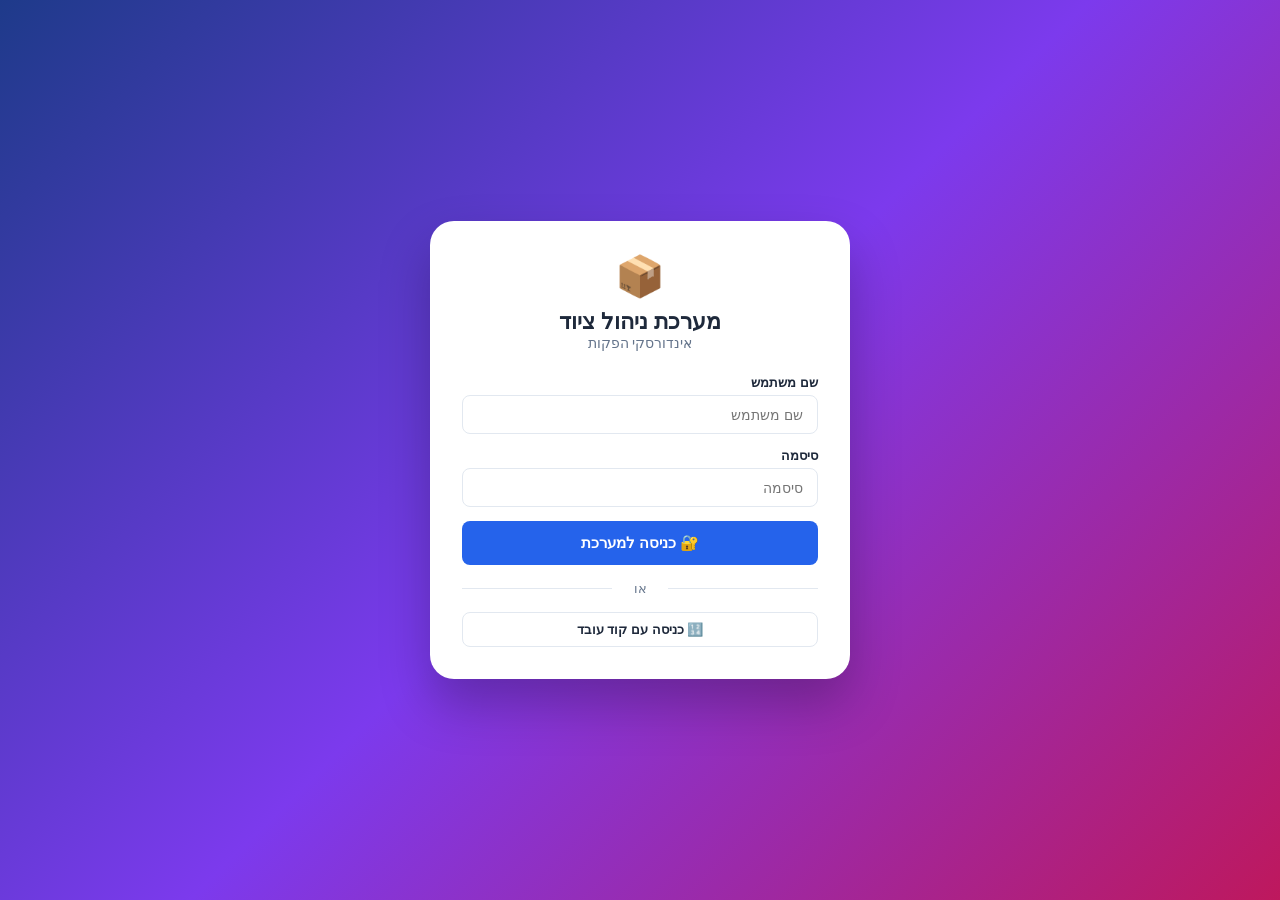
==== commit 7091a8ee: "עדכון מובייל: bottom nav + Waze + מיקום + ציוד במשימות + אזור אישי + שמירה https://claude.ai/code/se" ====
--- a/index.html
+++ b/index.html
@@ -1,1104 +1,1438 @@
 <!DOCTYPE html>
 <html lang="he">
 <head>
-    <meta charset="UTF-8">
-    <meta name="viewport" content="width=device-width, initial-scale=1.0">
-    <title>מערכת ניהול ציוד - Demo</title>
-    <style>
-        :root {
-            --primary: #2563eb;
-            --primary-dark: #1e40af;
-            --success: #10b981;
-            --danger: #ef4444;
-            --warning: #f59e0b;
-            --bg: #f8fafc;
-            --white: #ffffff;
-            --text: #1e293b;
-            --text-light: #64748b;
-            --border: #e2e8f0;
-            --shadow: 0 1px 3px rgba(0,0,0,0.1);
-            --shadow-lg: 0 10px 25px rgba(0,0,0,0.12);
-            --radius: 0.75rem;
-        }
-
-        * { margin: 0; padding: 0; box-sizing: border-box; }
-
-        body {
-            font-family: -apple-system, BlinkMacSystemFont, 'Segoe UI', sans-serif;
-            background: var(--bg);
-            color: var(--text);
-            direction: rtl;
-            min-height: 100vh;
-        }
-
-        /* ======== SCREENS ======== */
-        .screen { display: none; min-height: 100vh; }
-        .screen.active { display: flex; flex-direction: column; }
-
-        /* ======== LOGIN ======== */
-        #login-screen {
-            background: linear-gradient(135deg, #1e3a8a 0%, #7c3aed 50%, #be185d 100%);
-            align-items: center;
-            justify-content: center;
-            padding: 1rem;
-        }
-
-        .login-box {
-            background: white;
-            border-radius: 1.5rem;
-            padding: 2.5rem;
-            width: 100%;
-            max-width: 420px;
-            box-shadow: 0 25px 50px rgba(0,0,0,0.25);
-        }
-
-        .login-logo {
-            text-align: center;
-            margin-bottom: 2rem;
-        }
-
-        .login-logo .icon {
-            font-size: 3.5rem;
-            display: block;
-            margin-bottom: 0.75rem;
-        }
-
-        .login-logo h1 {
-            font-size: 1.5rem;
-            font-weight: 700;
-            color: var(--text);
-        }
-
-        .login-logo p {
-            color: var(--text-light);
-            font-size: 0.875rem;
-            margin-top: 0.25rem;
-        }
-
-        .form-group { margin-bottom: 1.25rem; }
-
-        .form-group label {
-            display: block;
-            font-weight: 500;
-            margin-bottom: 0.4rem;
-            font-size: 0.9rem;
-        }
-
-        .form-group input {
-            width: 100%;
-            padding: 0.8rem 1rem;
-            border: 1.5px solid var(--border);
-            border-radius: 0.6rem;
-            font-size: 1rem;
-            direction: ltr;
-            transition: border-color 0.2s;
-            outline: none;
-        }
-
-        .form-group input:focus {
-            border-color: var(--primary);
-            box-shadow: 0 0 0 3px rgba(37,99,235,0.15);
-        }
-
-        .btn {
-            display: inline-flex;
-            align-items: center;
-            justify-content: center;
-            gap: 0.5rem;
-            padding: 0.8rem 1.5rem;
-            border-radius: 0.6rem;
-            border: none;
-            cursor: pointer;
-            font-size: 0.95rem;
-            font-weight: 600;
-            transition: all 0.2s;
-            text-decoration: none;
-        }
-
-        .btn-primary { background: var(--primary); color: white; width: 100%; margin-top: 0.5rem; }
-        .btn-primary:hover { background: var(--primary-dark); transform: translateY(-1px); box-shadow: 0 4px 12px rgba(37,99,235,0.4); }
-        .btn-success { background: var(--success); color: white; }
-        .btn-danger { background: var(--danger); color: white; }
-        .btn-warning { background: var(--warning); color: white; }
-        .btn-ghost { background: transparent; border: 1.5px solid var(--border); color: var(--text); }
-        .btn-ghost:hover { background: var(--bg); }
-        .btn-sm { padding: 0.4rem 0.8rem; font-size: 0.8rem; }
-
-        .demo-hint {
-            background: #f0f9ff;
-            border: 1px solid #bae6fd;
-            border-radius: 0.6rem;
-            padding: 1rem;
-            margin-top: 1.25rem;
-            font-size: 0.85rem;
-        }
-
-        .demo-hint p { margin-bottom: 0.3rem; color: var(--text); }
-        .demo-hint .tag { display: inline-block; background: #0ea5e9; color: white; border-radius: 0.3rem; padding: 0.1rem 0.5rem; font-size: 0.75rem; margin-inline-start: 0.3rem; }
-
-        .error-msg {
-            background: #fef2f2;
-            border: 1px solid #fecaca;
-            color: #991b1b;
-            padding: 0.75rem 1rem;
-            border-radius: 0.5rem;
-            font-size: 0.875rem;
-            margin-bottom: 1rem;
-            display: none;
-        }
-
-        /* ======== NAVBAR ======== */
-        .navbar {
-            background: white;
-            border-bottom: 1px solid var(--border);
-            padding: 0 1.5rem;
-            height: 64px;
-            display: flex;
-            align-items: center;
-            justify-content: space-between;
-            position: sticky;
-            top: 0;
-            z-index: 50;
-            box-shadow: var(--shadow);
-        }
-
-        .navbar-brand {
-            font-size: 1.25rem;
-            font-weight: 700;
-            color: var(--primary);
-            display: flex;
-            align-items: center;
-            gap: 0.5rem;
-        }
-
-        .navbar-links {
-            display: flex;
-            gap: 0.25rem;
-            list-style: none;
-        }
-
-        .navbar-links a {
-            padding: 0.5rem 1rem;
-            border-radius: 0.5rem;
-            color: var(--text-light);
-            text-decoration: none;
-            font-size: 0.9rem;
-            font-weight: 500;
-            transition: all 0.2s;
-            cursor: pointer;
-        }
-
-        .navbar-links a:hover, .navbar-links a.active {
-            background: #eff6ff;
-            color: var(--primary);
-        }
-
-        .navbar-user {
-            display: flex;
-            align-items: center;
-            gap: 0.75rem;
-        }
-
-        .avatar {
-            width: 38px;
-            height: 38px;
-            border-radius: 50%;
-            background: var(--primary);
-            color: white;
-            display: flex;
-            align-items: center;
-            justify-content: center;
-            font-weight: 700;
-            font-size: 0.9rem;
-        }
-
-        .admin-badge {
-            background: linear-gradient(135deg, #7c3aed, #be185d);
-            color: white;
-            font-size: 0.7rem;
-            padding: 0.2rem 0.6rem;
-            border-radius: 9999px;
-            font-weight: 600;
-        }
-
-        /* ======== MAIN CONTENT ======== */
-        .main-content { flex: 1; padding: 2rem 1.5rem; max-width: 1200px; margin: 0 auto; width: 100%; }
-
-        /* ======== CARDS ======== */
-        .card {
-            background: white;
-            border-radius: var(--radius);
-            box-shadow: var(--shadow);
-            border: 1px solid var(--border);
-            padding: 1.5rem;
-            margin-bottom: 1.5rem;
-        }
-
-        .card-title {
-            font-size: 1.1rem;
-            font-weight: 600;
-            margin-bottom: 1.25rem;
-            display: flex;
-            align-items: center;
-            gap: 0.5rem;
-        }
-
-        /* ======== STATS ======== */
-        .stats-grid {
-            display: grid;
-            grid-template-columns: repeat(auto-fit, minmax(180px, 1fr));
-            gap: 1rem;
-            margin-bottom: 1.5rem;
-        }
-
-        .stat-card {
-            background: white;
-            border-radius: var(--radius);
-            padding: 1.25rem 1.5rem;
-            box-shadow: var(--shadow);
-            border: 1px solid var(--border);
-            display: flex;
-            justify-content: space-between;
-            align-items: center;
-        }
-
-        .stat-label { color: var(--text-light); font-size: 0.85rem; margin-bottom: 0.4rem; }
-        .stat-value { font-size: 2rem; font-weight: 700; }
-        .stat-icon { font-size: 2.5rem; }
-
-        /* ======== GRID ======== */
-        .grid-2 { display: grid; grid-template-columns: repeat(auto-fit, minmax(280px, 1fr)); gap: 1rem; }
-        .grid-3 { display: grid; grid-template-columns: repeat(auto-fit, minmax(220px, 1fr)); gap: 1rem; }
-        .grid-4 { display: grid; grid-template-columns: repeat(auto-fit, minmax(160px, 1fr)); gap: 1rem; }
-
-        /* ======== TABLE ======== */
-        .table-wrap { overflow-x: auto; }
-
-        table { width: 100%; border-collapse: collapse; font-size: 0.9rem; }
-        thead { background: var(--bg); }
-        th { padding: 0.75rem 1rem; text-align: right; font-weight: 600; border-bottom: 2px solid var(--border); white-space: nowrap; }
-        td { padding: 0.75rem 1rem; border-bottom: 1px solid var(--border); }
-        tbody tr:hover { background: var(--bg); }
-
-        /* ======== BADGE ======== */
-        .badge {
-            display: inline-block;
-            padding: 0.2rem 0.6rem;
-            border-radius: 9999px;
-            font-size: 0.75rem;
-            font-weight: 600;
-        }
-
-        .badge-green { background: #d1fae5; color: #065f46; }
-        .badge-red { background: #fee2e2; color: #991b1b; }
-        .badge-yellow { background: #fef3c7; color: #92400e; }
-        .badge-blue { background: #dbeafe; color: #1e40af; }
-        .badge-purple { background: #ede9fe; color: #5b21b6; }
-
-        /* ======== ADMIN SIDEBAR ======== */
-        .admin-layout {
-            display: flex;
-            gap: 1.5rem;
-            align-items: flex-start;
-        }
-
-        .sidebar {
-            width: 220px;
-            flex-shrink: 0;
-            background: white;
-            border-radius: var(--radius);
-            box-shadow: var(--shadow);
-            border: 1px solid var(--border);
-            padding: 1rem;
-            position: sticky;
-            top: 80px;
-        }
-
-        .sidebar h4 { font-size: 0.75rem; text-transform: uppercase; letter-spacing: 0.05em; color: var(--text-light); margin-bottom: 0.75rem; padding: 0 0.5rem; }
-
-        .sidebar-menu { list-style: none; }
-
-        .sidebar-menu li a {
-            display: flex;
-            align-items: center;
-            gap: 0.6rem;
-            padding: 0.6rem 0.75rem;
-            border-radius: 0.5rem;
-            color: var(--text);
-            text-decoration: none;
-            font-size: 0.9rem;
-            transition: all 0.2s;
-            cursor: pointer;
-        }
-
-        .sidebar-menu li a:hover { background: #eff6ff; color: var(--primary); }
-        .sidebar-menu li a.active { background: var(--primary); color: white; }
-
-        .admin-content { flex: 1; min-width: 0; }
-
-        /* ======== TABS ======== */
-        .tab-content { display: none; }
-        .tab-content.active { display: block; }
-
-        /* ======== MODAL ======== */
-        .modal-overlay {
-            position: fixed;
-            inset: 0;
-            background: rgba(0,0,0,0.5);
-            display: flex;
-            align-items: center;
-            justify-content: center;
-            z-index: 100;
-            padding: 1rem;
-            display: none;
-        }
-
-        .modal-overlay.open { display: flex; }
-
-        .modal {
-            background: white;
-            border-radius: 1rem;
-            padding: 2rem;
-            max-width: 480px;
-            width: 100%;
-            max-height: 90vh;
-            overflow-y: auto;
-            box-shadow: var(--shadow-lg);
-        }
-
-        .modal h3 { font-size: 1.2rem; margin-bottom: 1.5rem; }
-
-        .modal-actions {
-            display: flex;
-            gap: 0.75rem;
-            margin-top: 1.5rem;
-            justify-content: flex-end;
-        }
-
-        /* ======== QUICK ACTIONS ======== */
-        .quick-actions {
-            display: grid;
-            grid-template-columns: repeat(auto-fit, minmax(150px, 1fr));
-            gap: 1rem;
-        }
-
-        .action-card {
-            background: white;
-            border: 1.5px solid var(--border);
-            border-radius: var(--radius);
-            padding: 1.25rem;
-            text-align: center;
-            cursor: pointer;
-            transition: all 0.2s;
-        }
-
-        .action-card:hover {
-            border-color: var(--primary);
-            box-shadow: 0 4px 12px rgba(37,99,235,0.15);
-            transform: translateY(-2px);
-        }
-
-        .action-card .icon { font-size: 2rem; margin-bottom: 0.5rem; }
-        .action-card .label { font-size: 0.875rem; font-weight: 600; color: var(--text); }
-
-        /* ======== ALERT ======== */
-        .alert {
-            padding: 0.875rem 1rem;
-            border-radius: 0.5rem;
-            margin-bottom: 1rem;
-            display: flex;
-            align-items: flex-start;
-            gap: 0.75rem;
-            font-size: 0.9rem;
-        }
-
-        .alert-warning { background: #fef3c7; border-left: 4px solid var(--warning); color: #92400e; }
-        .alert-info { background: #dbeafe; border-left: 4px solid var(--primary); color: #1e40af; }
-        .alert-success { background: #d1fae5; border-left: 4px solid var(--success); color: #065f46; }
-
-        /* ======== PAGE TITLE ======== */
-        .page-title { margin-bottom: 1.5rem; }
-        .page-title h2 { font-size: 1.5rem; font-weight: 700; }
-        .page-title p { color: var(--text-light); margin-top: 0.25rem; font-size: 0.9rem; }
-
-        /* ======== RESPONSIVE ======== */
-        @media (max-width: 768px) {
-            .navbar-links { display: none; }
-            .sidebar { display: none; }
-            .admin-layout { flex-direction: column; }
-            .main-content { padding: 1rem; }
-        }
-
-        /* ======== SPINNER ======== */
-        .login-loading {
-            display: none;
-            text-align: center;
-            color: var(--primary);
-            font-weight: 500;
-            margin-top: 1rem;
-        }
-
-        /* Page indicator */
-        .demo-banner {
-            background: linear-gradient(90deg, #7c3aed, #2563eb);
-            color: white;
-            text-align: center;
-            padding: 0.4rem;
-            font-size: 0.8rem;
-            font-weight: 500;
-        }
-    </style>
+<meta charset="UTF-8">
+<meta name="viewport" content="width=device-width, initial-scale=1.0, maximum-scale=1.0">
+<title>מערכת ניהול ציוד</title>
+<style>
+:root{--primary:#2563eb;--primary-dark:#1e40af;--success:#10b981;--danger:#ef4444;--warning:#f59e0b;--purple:#7c3aed;--bg:#f8fafc;--white:#fff;--text:#1e293b;--text-light:#64748b;--border:#e2e8f0;--shadow:0 1px 3px rgba(0,0,0,.1);--shadow-lg:0 10px 25px rgba(0,0,0,.15);--radius:.75rem}
+*{margin:0;padding:0;box-sizing:border-box}
+body{font-family:-apple-system,BlinkMacSystemFont,'Segoe UI',sans-serif;background:var(--bg);color:var(--text);direction:rtl;min-height:100vh}
+.screen{display:none;min-height:100vh;flex-direction:column}
+.screen.active{display:flex}
+/* LOGIN */
+#login-screen{background:linear-gradient(135deg,#1e3a8a,#7c3aed,#be185d);align-items:center;justify-content:center;padding:1rem}
+.login-box{background:#fff;border-radius:1.5rem;padding:2rem;width:100%;max-width:420px;box-shadow:0 25px 50px rgba(0,0,0,.25)}
+.login-logo{text-align:center;margin-bottom:1.5rem}
+.login-logo .icon{font-size:2.5rem;display:block;margin-bottom:.5rem}
+.login-logo h1{font-size:1.4rem;font-weight:700}
+.login-logo p{color:var(--text-light);font-size:.85rem}
+.login-divider{text-align:center;color:var(--text-light);font-size:.8rem;margin:1rem 0;position:relative}
+.login-divider::before,.login-divider::after{content:'';position:absolute;top:50%;width:42%;height:1px;background:var(--border)}
+.login-divider::before{right:0}.login-divider::after{left:0}
+/* PIN PAD */
+#pin-section{display:none}
+.pin-display{text-align:center;font-size:2rem;letter-spacing:.5rem;margin-bottom:1rem;min-height:2.5rem;color:var(--primary);font-weight:700}
+.pin-grid{display:grid;grid-template-columns:repeat(3,1fr);gap:.5rem;max-width:220px;margin:0 auto;direction:ltr}
+.pin-btn{background:var(--bg);border:1.5px solid var(--border);border-radius:.75rem;padding:.8rem;font-size:1.1rem;font-weight:700;cursor:pointer;transition:all .15s;font-family:inherit}
+.pin-btn:hover{background:#eff6ff;border-color:var(--primary)}
+.pin-btn.wide{grid-column:span 2}
+/* FORM */
+.form-group{margin-bottom:.9rem}
+.form-group label{display:block;font-size:.82rem;font-weight:600;margin-bottom:.3rem}
+.form-group input,.form-group select,.form-group textarea{width:100%;padding:.65rem .9rem;border:1.5px solid var(--border);border-radius:.5rem;font-size:.9rem;font-family:inherit;direction:rtl;transition:border-color .2s}
+.form-group input:focus,.form-group select:focus,.form-group textarea:focus{outline:none;border-color:var(--primary)}
+.form-group textarea{resize:vertical;min-height:70px}
+.error-msg{background:#fef2f2;color:#dc2626;border:1px solid #fecaca;border-radius:.5rem;padding:.65rem 1rem;margin-bottom:.9rem;display:none;font-size:.85rem}
+.error-msg.show{display:block}
+/* BUTTONS */
+.btn{padding:.55rem 1.1rem;border-radius:.5rem;border:none;cursor:pointer;font-size:.82rem;font-weight:600;font-family:inherit;transition:all .15s;display:inline-flex;align-items:center;gap:.3rem;white-space:nowrap}
+.btn-primary{background:var(--primary);color:#fff;width:100%;justify-content:center;padding:.8rem;font-size:.95rem}
+.btn-primary:hover{background:var(--primary-dark)}
+.btn-success{background:var(--success);color:#fff}.btn-success:hover{background:#059669}
+.btn-danger{background:var(--danger);color:#fff}.btn-danger:hover{background:#dc2626}
+.btn-ghost{background:transparent;color:var(--text);border:1.5px solid var(--border)}.btn-ghost:hover{background:var(--bg)}
+.btn-warning{background:var(--warning);color:#fff}
+.btn-purple{background:var(--purple);color:#fff}
+.btn-sm{padding:.3rem .65rem;font-size:.78rem}
+.btn-inline{width:auto!important}
+/* NAVBAR */
+.navbar{background:#fff;box-shadow:var(--shadow);padding:0 1.2rem;display:flex;align-items:center;gap:.75rem;height:58px;position:sticky;top:0;z-index:100;flex-wrap:wrap}
+.navbar-brand{font-weight:700;font-size:1rem;margin-left:auto}
+.navbar-links{list-style:none;display:flex;gap:.15rem;flex-wrap:wrap}
+.navbar-links a{padding:.35rem .75rem;border-radius:.4rem;cursor:pointer;font-size:.85rem;color:var(--text-light);transition:all .15s}
+.navbar-links a:hover,.navbar-links a.active{background:#eff6ff;color:var(--primary);font-weight:600}
+.navbar-user{display:flex;align-items:center;gap:.6rem;margin-right:auto}
+.avatar{width:34px;height:34px;border-radius:50%;background:linear-gradient(135deg,var(--primary),var(--purple));color:#fff;display:flex;align-items:center;justify-content:center;font-weight:700;font-size:.82rem;flex-shrink:0}
+.admin-badge{background:linear-gradient(135deg,var(--purple),#be185d);color:#fff;padding:.15rem .55rem;border-radius:1rem;font-size:.72rem;font-weight:700}
+/* MAIN */
+.main-content{padding:1.2rem;max-width:1200px;margin:0 auto;width:100%;flex:1}
+.page-title{margin-bottom:1.2rem}
+.page-title h2{font-size:1.35rem;font-weight:700}
+.page-title p{color:var(--text-light);margin-top:.2rem;font-size:.88rem}
+/* CARDS */
+.card{background:#fff;border-radius:var(--radius);box-shadow:var(--shadow);padding:1.1rem;margin-bottom:1.1rem}
+.card-title{font-weight:700;font-size:.95rem;margin-bottom:.9rem}
+/* STATS */
+.stats-grid{display:grid;grid-template-columns:repeat(auto-fill,minmax(145px,1fr));gap:.9rem;margin-bottom:1.1rem}
+.stat-card{background:#fff;border-radius:var(--radius);box-shadow:var(--shadow);padding:1.1rem;display:flex;align-items:center;justify-content:space-between}
+.stat-label{font-size:.75rem;color:var(--text-light);margin-bottom:.2rem}
+.stat-value{font-size:1.7rem;font-weight:700}
+.stat-icon{font-size:1.8rem;opacity:.7}
+/* TABLE */
+.table-wrap{overflow-x:auto;-webkit-overflow-scrolling:touch}
+table{width:100%;border-collapse:collapse;font-size:.84rem}
+thead th{background:var(--bg);padding:.55rem .7rem;text-align:right;font-weight:600;font-size:.77rem;color:var(--text-light);border-bottom:1px solid var(--border)}
+tbody td{padding:.65rem .7rem;border-bottom:1px solid var(--border);vertical-align:middle}
+tbody tr:last-child td{border-bottom:none}
+tbody tr:hover{background:#f8fafc}
+/* BADGES */
+.badge{display:inline-block;padding:.18rem .5rem;border-radius:1rem;font-size:.72rem;font-weight:600}
+.badge-green{background:#dcfce7;color:#166534}.badge-red{background:#fee2e2;color:#991b1b}
+.badge-yellow{background:#fef9c3;color:#854d0e}.badge-blue{background:#dbeafe;color:#1e40af}
+.badge-purple{background:#f3e8ff;color:#6b21a8}.badge-gray{background:#f1f5f9;color:#475569}
+/* TABS */
+.tab-content{display:none}.tab-content.active{display:block}
+/* ADMIN LAYOUT */
+.admin-layout{display:flex;gap:1.2rem;align-items:flex-start}
+.sidebar{width:190px;flex-shrink:0;background:#fff;border-radius:var(--radius);box-shadow:var(--shadow);padding:.9rem;position:sticky;top:68px}
+.sidebar h4{font-size:.72rem;color:var(--text-light);text-transform:uppercase;letter-spacing:.05em;margin-bottom:.65rem}
+.sidebar-menu{list-style:none}
+.sidebar-menu a{display:block;padding:.5rem .65rem;border-radius:.4rem;cursor:pointer;font-size:.86rem;color:var(--text-light);transition:all .15s;margin-bottom:.12rem}
+.sidebar-menu a:hover,.sidebar-menu a.active{background:#eff6ff;color:var(--primary);font-weight:600}
+.admin-content{flex:1;min-width:0}
+/* QUICK ACTIONS */
+.quick-actions{display:grid;grid-template-columns:repeat(auto-fill,minmax(100px,1fr));gap:.9rem}
+.action-card{background:var(--bg);border-radius:var(--radius);padding:.9rem;text-align:center;cursor:pointer;transition:all .15s;border:1.5px solid var(--border)}
+.action-card:hover{border-color:var(--primary);background:#eff6ff;transform:translateY(-2px)}
+.action-card .icon{font-size:1.6rem;display:block;margin-bottom:.35rem}
+.action-card .label{font-size:.77rem;font-weight:600}
+/* ALERTS */
+.alert{padding:.65rem .9rem;border-radius:.5rem;margin-bottom:.9rem;font-size:.84rem}
+.alert-warning{background:#fef9c3;border:1px solid #fde047;color:#713f12}
+.alert-info{background:#dbeafe;border:1px solid #bfdbfe;color:#1e40af}
+/* MODAL */
+.modal-overlay{display:none;position:fixed;inset:0;background:rgba(0,0,0,.5);z-index:1000;align-items:center;justify-content:center;padding:1rem}
+.modal-overlay.open{display:flex}
+.modal{background:#fff;border-radius:1rem;padding:1.75rem;width:100%;max-width:480px;max-height:90vh;overflow-y:auto;box-shadow:0 25px 60px rgba(0,0,0,.3)}
+.modal h3{font-size:1.1rem;font-weight:700;margin-bottom:1.1rem}
+.modal-actions{display:flex;gap:.65rem;justify-content:flex-start;margin-top:1.1rem;flex-direction:row-reverse}
+/* TOAST */
+#toast{position:fixed;bottom:1.5rem;left:50%;transform:translateX(-50%);background:#1e293b;color:#fff;padding:.65rem 1.4rem;border-radius:.5rem;font-size:.88rem;display:none;z-index:9999;box-shadow:var(--shadow-lg)}
+/* GRID */
+.grid-2{display:grid;grid-template-columns:1fr 1fr;gap:1.1rem}
+/* SETTINGS SECTIONS */
+.settings-section{background:#fff;border-radius:var(--radius);box-shadow:var(--shadow);padding:1.25rem;margin-bottom:1.1rem}
+.settings-section h3{font-size:1rem;font-weight:700;margin-bottom:1rem;padding-bottom:.6rem;border-bottom:1px solid var(--border)}
+/* EMPLOYEE CARD */
+#employee-card-screen{background:linear-gradient(135deg,#1e3a8a,#7c3aed);align-items:flex-start;justify-content:center;padding:1rem;overflow-y:auto}
+.emp-card{background:#fff;border-radius:1.5rem;padding:1.5rem;width:100%;max-width:500px;margin:0 auto;box-shadow:0 25px 50px rgba(0,0,0,.25)}
+.emp-header{text-align:center;margin-bottom:1.2rem;padding-bottom:1rem;border-bottom:1px solid var(--border)}
+.emp-avatar{width:70px;height:70px;border-radius:50%;background:linear-gradient(135deg,var(--primary),var(--purple));color:#fff;display:flex;align-items:center;justify-content:center;font-size:1.8rem;font-weight:700;margin:0 auto .6rem}
+.emp-name{font-size:1.25rem;font-weight:700}
+.emp-section{margin-bottom:1.2rem}
+.emp-section-title{font-size:.88rem;font-weight:700;color:var(--text-light);margin-bottom:.65rem;text-transform:uppercase;letter-spacing:.03em}
+.emp-eq-item{display:flex;align-items:center;justify-content:space-between;padding:.6rem .8rem;background:var(--bg);border-radius:.5rem;margin-bottom:.4rem}
+.emp-task-item{padding:.6rem .8rem;background:var(--bg);border-radius:.5rem;margin-bottom:.4rem}
+/* EMP TABS */
+.emp-tabs{display:flex;gap:.3rem;margin-bottom:1rem;background:var(--bg);border-radius:.6rem;padding:.3rem}
+.emp-tab-btn{flex:1;padding:.45rem;border:none;background:transparent;border-radius:.4rem;cursor:pointer;font-size:.82rem;font-weight:600;font-family:inherit;color:var(--text-light);transition:all .15s}
+.emp-tab-btn.active{background:#fff;color:var(--primary);box-shadow:0 1px 3px rgba(0,0,0,.12)}
+.ec-tab{display:none}.ec-tab.active{display:block}
+/* MOBILE BOTTOM NAV */
+.mobile-bottom-nav{display:none;position:fixed;bottom:0;left:0;right:0;background:#fff;border-top:1px solid var(--border);z-index:200;padding:.4rem 0}
+.mobile-bottom-nav ul{list-style:none;display:flex;justify-content:space-around}
+.mobile-bottom-nav a{display:flex;flex-direction:column;align-items:center;gap:.15rem;font-size:.65rem;color:var(--text-light);cursor:pointer;padding:.2rem .5rem;border-radius:.4rem;transition:color .15s}
+.mobile-bottom-nav a.active,.mobile-bottom-nav a:hover{color:var(--primary)}
+.mobile-bottom-nav .nav-icon{font-size:1.25rem}
+@media(max-width:768px){
+  .mobile-bottom-nav{display:block}
+  #user-screen .main-content{padding-bottom:4.5rem}
+  #toast{bottom:4.5rem}
+}
+/* CHAT */
+.chat-layout{display:flex;gap:1rem;height:500px}
+.chat-sidebar{width:180px;flex-shrink:0;border:1px solid var(--border);border-radius:.75rem;overflow-y:auto}
+.chat-contact{padding:.6rem .8rem;cursor:pointer;font-size:.85rem;border-bottom:1px solid var(--border);transition:background .15s}
+.chat-contact:hover,.chat-contact.active{background:#eff6ff;color:var(--primary);font-weight:600}
+.chat-main{flex:1;display:flex;flex-direction:column;border:1px solid var(--border);border-radius:.75rem;overflow:hidden}
+.chat-messages{flex:1;overflow-y:auto;padding:.9rem;display:flex;flex-direction:column;gap:.5rem}
+.chat-msg{max-width:75%;padding:.5rem .8rem;border-radius:.75rem;font-size:.85rem;line-height:1.4}
+.chat-msg.mine{align-self:flex-end;background:var(--primary);color:#fff;border-bottom-left-radius:.2rem}
+.chat-msg.theirs{align-self:flex-start;background:var(--bg);border:1px solid var(--border);border-bottom-right-radius:.2rem}
+.chat-msg-sender{font-size:.7rem;opacity:.7;margin-bottom:.2rem}
+.chat-input-row{display:flex;gap:.5rem;padding:.65rem;border-top:1px solid var(--border);background:#fff}
+.chat-input-row input{flex:1;padding:.5rem .75rem;border:1.5px solid var(--border);border-radius:.5rem;font-size:.88rem;font-family:inherit}
+/* PERMISSIONS */
+.perm-row{display:flex;align-items:center;gap:.75rem;padding:.65rem 0;border-bottom:1px solid var(--border)}
+.perm-row:last-child{border-bottom:none}
+.perm-row label{flex:1;font-size:.88rem}
+.toggle{position:relative;width:42px;height:24px;flex-shrink:0}
+.toggle input{opacity:0;width:0;height:0}
+.toggle-slider{position:absolute;inset:0;background:#cbd5e1;border-radius:24px;cursor:pointer;transition:.3s}
+.toggle-slider::before{content:'';position:absolute;width:18px;height:18px;right:3px;top:3px;background:#fff;border-radius:50%;transition:.3s}
+.toggle input:checked+.toggle-slider{background:var(--success)}
+.toggle input:checked+.toggle-slider::before{right:auto;left:3px}
+/* EMPLOYEE CARDS GRID */
+.emp-cards-grid{display:grid;grid-template-columns:repeat(auto-fill,minmax(160px,1fr));gap:.9rem}
+.emp-mini-card{background:var(--bg);border-radius:var(--radius);padding:1rem;text-align:center;border:1.5px solid var(--border)}
+.emp-mini-avatar{width:44px;height:44px;border-radius:50%;background:linear-gradient(135deg,var(--primary),var(--purple));color:#fff;display:flex;align-items:center;justify-content:center;font-weight:700;margin:0 auto .5rem;font-size:1rem}
+/* NOTIFICATION BADGE */
+.notif-badge{background:var(--danger);color:#fff;border-radius:50%;width:18px;height:18px;font-size:.68rem;font-weight:700;display:inline-flex;align-items:center;justify-content:center;position:absolute;top:-4px;right:-4px}
+.notif-wrap{position:relative;display:inline-block}
+/* TASK DETAIL */
+.task-detail-block{background:var(--bg);border-radius:.5rem;padding:.75rem;margin-bottom:.65rem;border-right:3px solid var(--primary)}
+.task-detail-label{font-size:.75rem;color:var(--text-light);font-weight:600;margin-bottom:.2rem;text-transform:uppercase}
+.task-detail-value{font-size:.9rem;font-weight:500}
+/* EQ CHECKLIST */
+.eq-check-list{max-height:160px;overflow-y:auto;border:1.5px solid var(--border);border-radius:.5rem;padding:.5rem}
+.eq-check-item{display:flex;align-items:center;gap:.5rem;padding:.3rem .4rem;border-radius:.3rem;cursor:pointer;font-size:.85rem}
+.eq-check-item:hover{background:#eff6ff}
+.eq-check-item input[type=checkbox]{accent-color:var(--primary)}
+/* USER TASK CARD */
+.user-task-card{background:#fff;border-radius:.75rem;padding:1rem;margin-bottom:.75rem;box-shadow:0 1px 4px rgba(0,0,0,.08);border-right:4px solid var(--primary);cursor:pointer;transition:box-shadow .15s}
+.user-task-card:hover{box-shadow:0 4px 12px rgba(0,0,0,.12)}
+.user-task-card.done{border-right-color:var(--success);opacity:.7}
+.user-task-card.urgent{border-right-color:var(--danger)}
+/* RESPONSIVE */
+@media(max-width:768px){
+  .grid-2{grid-template-columns:1fr}
+  .admin-layout{flex-direction:column}
+  .sidebar{width:100%;position:static}
+  .navbar-links{display:none}
+  .chat-layout{flex-direction:column;height:auto}
+  .chat-sidebar{width:100%;height:120px;display:flex;overflow-x:auto;overflow-y:hidden}
+  .chat-sidebar .chat-contact{flex-shrink:0;border-bottom:none;border-left:1px solid var(--border)}
+  .chat-main{height:350px}
+  .stats-grid{grid-template-columns:1fr 1fr}
+  .emp-cards-grid{grid-template-columns:1fr 1fr}
+  .modal{padding:1.25rem}
+  .main-content{padding:.75rem}
+}
+@media(max-width:480px){
+  .stats-grid{grid-template-columns:1fr 1fr}
+  .quick-actions{grid-template-columns:repeat(2,1fr)}
+  .navbar{padding:0 .75rem}
+  .navbar-brand{font-size:.88rem}
+}
+</style>
 </head>
 <body>
-
-<!-- ==================== LOGIN SCREEN ==================== -->
+<div id="toast"></div>
+
+<!-- LOGIN -->
 <div id="login-screen" class="screen active">
-    <div class="login-box">
-        <div class="login-logo">
-            <span class="icon">📦</span>
-            <h1>מערכת ניהול ציוד</h1>
-            <p>Equipment Management System</p>
+<div class="login-box">
+  <div class="login-logo"><span class="icon">📦</span><h1>מערכת ניהול ציוד</h1><p>אינדורסקי הפקות</p></div>
+  <div id="login-error" class="error-msg">שם משתמש או סיסמה שגויים</div>
+  <div id="pass-section">
+    <div class="form-group"><label>שם משתמש</label><input type="text" id="username" placeholder="שם משתמש" autocomplete="username"></div>
+    <div class="form-group"><label>סיסמה</label><input type="password" id="password" placeholder="סיסמה" autocomplete="current-password"></div>
+    <button class="btn btn-primary" onclick="doLogin()">🔐 כניסה למערכת</button>
+  </div>
+  <div class="login-divider">או</div>
+  <button class="btn btn-ghost" style="width:100%;justify-content:center" onclick="togglePin()">🔢 כניסה עם קוד עובד</button>
+  <div id="pin-section" style="margin-top:1rem">
+    <div id="pin-display" class="pin-display">----</div>
+    <div id="pin-error" class="error-msg">קוד שגוי</div>
+    <div class="pin-grid">
+      <button class="pin-btn" onclick="pinPress('1')">1</button><button class="pin-btn" onclick="pinPress('2')">2</button><button class="pin-btn" onclick="pinPress('3')">3</button>
+      <button class="pin-btn" onclick="pinPress('4')">4</button><button class="pin-btn" onclick="pinPress('5')">5</button><button class="pin-btn" onclick="pinPress('6')">6</button>
+      <button class="pin-btn" onclick="pinPress('7')">7</button><button class="pin-btn" onclick="pinPress('8')">8</button><button class="pin-btn" onclick="pinPress('9')">9</button>
+      <button class="pin-btn" onclick="pinPress('del')">⌫</button><button class="pin-btn" onclick="pinPress('0')">0</button><button class="pin-btn btn-success" style="color:#fff;background:var(--success)" onclick="pinPress('ok')">✓</button>
+    </div>
+  </div>
+</div>
+</div>
+
+<!-- EMPLOYEE CARD -->
+<div id="employee-card-screen" class="screen">
+<div class="emp-card">
+  <div style="display:flex;justify-content:space-between;align-items:center;margin-bottom:1rem">
+    <button class="btn btn-ghost btn-sm" onclick="doLogout()">← יציאה</button>
+    <span style="font-size:.75rem;color:var(--text-light)" id="ec-company">אינדורסקי הפקות</span>
+  </div>
+  <div class="emp-header">
+    <div class="emp-avatar" id="ec-avatar">?</div>
+    <div class="emp-name" id="ec-name"></div>
+    <span class="badge badge-blue" style="margin-top:.3rem">עובד</span>
+    <div id="ec-stats" style="display:flex;gap:.75rem;margin-top:.65rem;justify-content:center"></div>
+  </div>
+  <div class="emp-tabs">
+    <button class="emp-tab-btn active" onclick="showEmpTab('eq',this)">📦 ציוד</button>
+    <button class="emp-tab-btn" onclick="showEmpTab('tasks',this)">📋 משימות</button>
+    <button class="emp-tab-btn" onclick="showEmpTab('chat',this)">💬 צ'אט</button>
+  </div>
+  <div id="ec-tab-eq" class="ec-tab active">
+    <div id="ec-equipment"><div style="color:var(--text-light);font-size:.85rem">אין ציוד אצלך כרגע</div></div>
+  </div>
+  <div id="ec-tab-tasks" class="ec-tab">
+    <div id="ec-tasks"><div style="color:var(--text-light);font-size:.85rem">אין משימות פתוחות</div></div>
+  </div>
+  <div id="ec-tab-chat" class="ec-tab">
+    <div style="border:1px solid var(--border);border-radius:.75rem;overflow:hidden">
+      <div style="padding:.55rem .9rem;border-bottom:1px solid var(--border);font-weight:600;font-size:.85rem;background:var(--bg)">👥 קבוצה כללית</div>
+      <div class="chat-messages" style="height:220px" id="ec-chat-messages"></div>
+      <div class="chat-input-row">
+        <input type="text" id="ec-chat-input" placeholder="כתוב הודעה..." onkeydown="if(event.key==='Enter')sendEcChat()">
+        <button class="btn btn-primary btn-sm btn-inline" onclick="sendEcChat()">שלח</button>
+      </div>
+    </div>
+  </div>
+</div>
+</div>
+
+<!-- USER SCREEN -->
+<div id="user-screen" class="screen">
+<nav class="navbar">
+  <div class="navbar-brand">📦 <span id="sys-name-user">מערכת ניהול ציוד</span></div>
+  <ul class="navbar-links">
+    <li><a class="active" onclick="showUserTab('dashboard',this)">דשבורד</a></li>
+    <li><a onclick="showUserTab('myequipment',this)">הציוד שלי</a></li>
+    <li><a onclick="showUserTab('tasks',this)">משימות</a></li>
+    <li><a onclick="showUserTab('history',this)">היסטוריה</a></li>
+    <li><a onclick="showUserTab('chat',this)">💬 צ'אט</a></li>
+  </ul>
+  <div class="navbar-user">
+    <span id="user-name-display" style="font-size:.85rem;display:none" class="d-md-block"></span>
+    <div class="avatar" id="user-avatar">U</div>
+    <button class="btn btn-ghost btn-sm" onclick="doLogout()">יציאה</button>
+  </div>
+</nav>
+<div class="main-content">
+  <div id="user-dashboard" class="tab-content active">
+    <div class="page-title"><h2>👋 שלום, <span id="user-greeting"></span></h2><p>הנה סיכום הפעילות שלך</p></div>
+    <div class="stats-grid">
+      <div class="stat-card"><div><div class="stat-label">ציוד אצלי</div><div class="stat-value" style="color:var(--primary)" id="u-stat-eq">0</div></div><div class="stat-icon">📤</div></div>
+      <div class="stat-card"><div><div class="stat-label">משימות פתוחות</div><div class="stat-value" style="color:var(--warning)" id="u-stat-tasks">0</div></div><div class="stat-icon">📋</div></div>
+      <div class="stat-card"><div><div class="stat-label">דוחות נזק</div><div class="stat-value" style="color:var(--danger)" id="u-stat-dmg">0</div></div><div class="stat-icon">⚠️</div></div>
+      <div class="stat-card"><div><div class="stat-label">פעולות החודש</div><div class="stat-value" style="color:var(--success)" id="u-stat-hist">0</div></div><div class="stat-icon">✅</div></div>
+    </div>
+    <div class="card">
+      <div class="card-title">🚀 פעולות מהירות</div>
+      <div class="quick-actions">
+        <div class="action-card" onclick="openModal('checkout-modal');populateCheckout()"><span class="icon">📤</span><div class="label">שליחת ציוד</div></div>
+        <div class="action-card" onclick="openModal('checkin-modal');populateCheckin()"><span class="icon">📥</span><div class="label">החזרת ציוד</div></div>
+        <div class="action-card" onclick="openModal('damage-modal');populateDamage()"><span class="icon">⚠️</span><div class="label">דיווח נזק</div></div>
+      </div>
+    </div>
+    <div class="card"><div class="card-title">📊 פעילות אחרונה</div><div class="table-wrap"><table><thead><tr><th>פעילות</th><th>ציוד</th><th>תאריך</th></tr></thead><tbody id="u-activity"></tbody></table></div></div>
+  </div>
+  <div id="user-myequipment" class="tab-content">
+    <div class="page-title"><h2>📦 הציוד שלי</h2></div>
+    <div class="card"><div class="table-wrap"><table><thead><tr><th>ציוד</th><th>קטגוריה</th><th>מצב</th><th>פעולות</th></tr></thead><tbody id="u-eq-table"></tbody></table></div></div>
+  </div>
+  <div id="user-tasks" class="tab-content">
+    <div class="page-title"><h2>📋 המשימות שלי</h2><p>לחץ על משימה לפרטים ועדכון סטטוס</p></div>
+    <div id="u-tasks-cards"></div>
+  </div>
+  <div id="user-history" class="tab-content">
+    <div class="page-title"><h2>📈 היסטוריה</h2></div>
+    <div class="card"><div class="table-wrap"><table><thead><tr><th>פעילות</th><th>ציוד</th><th>תאריך</th><th>פרטים</th></tr></thead><tbody id="u-history-table"></tbody></table></div></div>
+  </div>
+  <div id="user-chat" class="tab-content">
+    <div class="page-title"><h2>💬 צ'אט</h2><p>תקשורת עם הצוות</p></div>
+    <div class="card">
+      <div class="chat-layout">
+        <div class="chat-sidebar" id="u-chat-contacts"></div>
+        <div class="chat-main">
+          <div style="padding:.6rem .9rem;border-bottom:1px solid var(--border);font-weight:600;font-size:.88rem" id="u-chat-title">קבוצה כללית</div>
+          <div class="chat-messages" id="u-chat-messages"></div>
+          <div class="chat-input-row">
+            <input type="text" id="u-chat-input" placeholder="כתוב הודעה..." onkeydown="if(event.key==='Enter')sendChat('user')">
+            <button class="btn btn-primary btn-sm btn-inline" onclick="sendChat('user')">שלח</button>
+          </div>
         </div>
-
-        <div id="login-error" class="error-msg">שם משתמש או סיסמה שגויים</div>
-
-        <div class="form-group">
-            <label>שם משתמש</label>
-            <input type="text" id="username" placeholder="הכנס שם משתמש" autocomplete="username">
+      </div>
+    </div>
+  </div>
+</div>
+<!-- MOBILE BOTTOM NAV -->
+<nav class="mobile-bottom-nav">
+  <ul>
+    <li><a class="active" id="mbn-dashboard" onclick="showUserTab('dashboard',null);mbnActive(this)"><span class="nav-icon">📊</span>דשבורד</a></li>
+    <li><a id="mbn-myequipment" onclick="showUserTab('myequipment',null);mbnActive(this)"><span class="nav-icon">📦</span>ציוד</a></li>
+    <li><a id="mbn-tasks" onclick="showUserTab('tasks',null);mbnActive(this)"><span class="nav-icon">📋</span>משימות</a></li>
+    <li><a id="mbn-history" onclick="showUserTab('history',null);mbnActive(this)"><span class="nav-icon">📈</span>היסטוריה</a></li>
+    <li><a id="mbn-chat" onclick="showUserTab('chat',null);mbnActive(this)"><span class="nav-icon">💬</span>צ'אט</a></li>
+  </ul>
+</nav>
+</div>
+
+<!-- ADMIN SCREEN -->
+<div id="admin-screen" class="screen">
+<nav class="navbar">
+  <div class="navbar-brand">👨‍💼 <span id="sys-name-admin">מערכת ניהול ציוד</span></div>
+  <div class="navbar-user">
+    <span class="admin-badge">מנהל</span>
+    <div class="notif-wrap" style="cursor:pointer" onclick="showAdminTab('a-overview',document.querySelector(\'.sidebar-menu a\'))">
+      <div class="avatar" style="background:linear-gradient(135deg,#7c3aed,#be185d)" id="admin-avatar-letter">A</div>
+      <span class="notif-badge" id="notif-badge" style="display:none">0</span>
+    </div>
+    <button class="btn btn-ghost btn-sm" onclick="doLogout()">יציאה</button>
+  </div>
+</nav>
+<div class="main-content">
+<div class="admin-layout">
+  <aside class="sidebar">
+    <h4>תפריט</h4>
+    <ul class="sidebar-menu">
+      <li><a class="active" onclick="showAdminTab('a-overview',this)">📊 סקירה כללית</a></li>
+      <li><a onclick="showAdminTab('a-equipment',this)">📦 ניהול ציוד</a></li>
+      <li><a onclick="showAdminTab('a-users',this)">👥 ניהול משתמשים</a></li>
+      <li><a onclick="showAdminTab('a-tasks',this)">📋 משימות</a></li>
+      <li><a onclick="showAdminTab('a-damage',this)">⚠️ דוחות נזק</a></li>
+      <li><a onclick="showAdminTab('a-inventory',this)">📊 מלאי</a></li>
+      <li><a onclick="showAdminTab('a-reports',this)">📈 דוחות</a></li>
+      <li><a onclick="showAdminTab('a-chat',this)">💬 צ'אט</a></li>
+      <li><a onclick="showAdminTab('a-settings',this)">⚙️ הגדרות</a></li>
+    </ul>
+  </aside>
+  <div class="admin-content">
+
+    <!-- OVERVIEW -->
+    <div id="a-overview" class="tab-content active">
+      <div class="page-title"><h2>📊 סקירה כללית</h2></div>
+      <div class="stats-grid">
+        <div class="stat-card"><div><div class="stat-label">סה"כ ציוד</div><div class="stat-value" style="color:var(--primary)" id="ov-total">0</div></div><div class="stat-icon">📦</div></div>
+        <div class="stat-card"><div><div class="stat-label">זמין</div><div class="stat-value" style="color:var(--success)" id="ov-avail">0</div></div><div class="stat-icon">✅</div></div>
+        <div class="stat-card"><div><div class="stat-label">בשימוש</div><div class="stat-value" style="color:var(--warning)" id="ov-inuse">0</div></div><div class="stat-icon">📤</div></div>
+        <div class="stat-card"><div><div class="stat-label">ניזוק</div><div class="stat-value" style="color:var(--danger)" id="ov-dmg">0</div></div><div class="stat-icon">🔧</div></div>
+        <div class="stat-card"><div><div class="stat-label">עובדים פעילים</div><div class="stat-value" style="color:var(--primary)" id="ov-users">0</div></div><div class="stat-icon">👥</div></div>
+        <div class="stat-card"><div><div class="stat-label">משימות פתוחות</div><div class="stat-value" style="color:var(--warning)" id="ov-tasks">0</div></div><div class="stat-icon">📋</div></div>
+      </div>
+      <div class="card"><div class="card-title">📋 פעילות אחרונה</div><div class="table-wrap"><table><thead><tr><th>עובד</th><th>פעולה</th><th>ציוד</th><th>זמן</th></tr></thead><tbody id="a-activity"></tbody></table></div></div>
+    </div>
+
+    <!-- EQUIPMENT -->
+    <div id="a-equipment" class="tab-content">
+      <div class="page-title"><h2>📦 ניהול ציוד</h2></div>
+      <div style="margin-bottom:.9rem;display:flex;gap:.6rem;flex-wrap:wrap">
+        <button class="btn btn-primary btn-sm btn-inline" onclick="openModal('add-eq-modal')">➕ הוסף ציוד</button>
+        <button class="btn btn-ghost btn-sm" onclick="importCSV()">📥 ייבוא CSV</button>
+        <button class="btn btn-ghost btn-sm" onclick="exportCSV()">📤 ייצוא CSV</button>
+        <input type="file" id="csv-input" accept=".csv" style="display:none" onchange="handleCSV(this)">
+      </div>
+      <div class="card"><div class="table-wrap"><table><thead><tr><th>שם</th><th>קטגוריה</th><th>S/N</th><th>סטטוס</th><th>אצל</th><th>פעולות</th></tr></thead><tbody id="a-eq-table"></tbody></table></div></div>
+    </div>
+
+    <!-- USERS -->
+    <div id="a-users" class="tab-content">
+      <div class="page-title"><h2>👥 ניהול משתמשים</h2></div>
+      <div style="margin-bottom:.9rem"><button class="btn btn-primary btn-sm btn-inline" onclick="openModal('add-user-modal')">➕ הוסף עובד / מנהל</button></div>
+      <div class="card"><div class="card-title">👷 עובדים</div><div class="table-wrap"><table><thead><tr><th>שם מלא</th><th>טלפון</th><th>קוד PIN</th><th>ציוד</th><th>סטטוס</th><th>פעולות</th></tr></thead><tbody id="a-users-table"></tbody></table></div></div>
+    </div>
+
+    <!-- TASKS -->
+    <div id="a-tasks" class="tab-content">
+      <div class="page-title"><h2>📋 ניהול משימות</h2><p>צור משימות והקצה לעובדים</p></div>
+      <div style="margin-bottom:.9rem;display:flex;gap:.6rem;flex-wrap:wrap">
+        <button class="btn btn-primary btn-sm btn-inline" onclick="openModal('add-task-modal');populateTaskUsers()">➕ משימה חדשה</button>
+        <button class="btn btn-ghost btn-sm" onclick="exportTasksExcel()">📊 ייצוא לאקסל</button>
+      </div>
+      <div class="card"><div class="table-wrap"><table><thead><tr><th>משימה</th><th>מוקצה ל</th><th>תאריך</th><th>עדיפות</th><th>סטטוס</th><th>פעולות</th></tr></thead><tbody id="a-tasks-table"></tbody></table></div></div>
+    </div>
+
+    <!-- DAMAGE -->
+    <div id="a-damage" class="tab-content">
+      <div class="page-title"><h2>⚠️ דוחות נזק</h2></div>
+      <div class="card"><div class="table-wrap"><table><thead><tr><th>ציוד</th><th>מדווח ע"י</th><th>תיאור</th><th>חומרה</th><th>סטטוס</th><th>פעולות</th></tr></thead><tbody id="a-damage-table"></tbody></table></div></div>
+    </div>
+
+    <!-- INVENTORY -->
+    <div id="a-inventory" class="tab-content">
+      <div class="page-title"><h2>📊 מלאי</h2></div>
+      <div class="card"><div class="table-wrap"><table><thead><tr><th>קטגוריה</th><th>סה"כ</th><th>זמין</th><th>בשימוש</th><th>ניזוק</th><th>%ניצולת</th></tr></thead><tbody id="a-inv-table"></tbody></table></div></div>
+    </div>
+
+    <!-- REPORTS -->
+    <div id="a-reports" class="tab-content">
+      <div class="page-title"><h2>📈 דוחות</h2></div>
+      <div class="grid-2">
+        <div class="card"><div class="card-title">סיכום מלאי</div><table><tbody>
+          <tr><td>שליחות</td><td><strong id="rep-co">0</strong></td></tr>
+          <tr><td>קבלות</td><td><strong id="rep-ci">0</strong></td></tr>
+          <tr><td>דוחות נזק</td><td><strong id="rep-dm">0</strong></td></tr>
+          <tr><td>פריטי ציוד</td><td><strong id="rep-eq">0</strong></td></tr>
+        </tbody></table></div>
+        <div class="card"><div class="card-title">עובדים</div><table><tbody id="rep-users"></tbody></table></div>
+      </div>
+    </div>
+
+    <!-- CHAT ADMIN -->
+    <div id="a-chat" class="tab-content">
+      <div class="page-title"><h2>💬 צ'אט</h2></div>
+      <div class="card">
+        <div class="chat-layout">
+          <div class="chat-sidebar" id="a-chat-contacts"></div>
+          <div class="chat-main">
+            <div style="padding:.6rem .9rem;border-bottom:1px solid var(--border);font-weight:600;font-size:.88rem" id="a-chat-title">קבוצה כללית</div>
+            <div class="chat-messages" id="a-chat-messages"></div>
+            <div class="chat-input-row">
+              <input type="text" id="a-chat-input" placeholder="כתוב הודעה..." onkeydown="if(event.key==='Enter')sendChat('admin')">
+              <button class="btn btn-primary btn-sm btn-inline" onclick="sendChat('admin')">שלח</button>
+            </div>
+          </div>
         </div>
-
-        <div class="form-group">
-            <label>סיסמה</label>
-            <input type="password" id="password" placeholder="הכנס סיסמה" autocomplete="current-password">
+      </div>
+    </div>
+
+    <!-- SETTINGS -->
+    <div id="a-settings" class="tab-content">
+      <div class="page-title"><h2>⚙️ הגדרות מערכת</h2></div>
+
+      <div class="settings-section">
+        <h3>🏢 הגדרות כלליות</h3>
+        <div class="form-group"><label>שם המערכת</label><input type="text" id="set-sys-name" style="width:100%"></div>
+        <div class="form-group"><label>שם החברה</label><input type="text" id="set-company" style="width:100%"></div>
+        <button class="btn btn-primary btn-inline" onclick="saveSystemSettings()">💾 שמור הגדרות</button>
+      </div>
+
+      <div class="settings-section">
+        <h3>🗂️ ניהול קטגוריות ציוד</h3>
+        <div style="display:flex;gap:.6rem;margin-bottom:.9rem;flex-wrap:wrap" id="cats-list"></div>
+        <div style="display:flex;gap:.6rem">
+          <input type="text" id="new-cat-input" placeholder="קטגוריה חדשה..." style="flex:1;padding:.5rem .75rem;border:1.5px solid var(--border);border-radius:.5rem;font-size:.88rem;font-family:inherit">
+          <button class="btn btn-success btn-sm" onclick="addCategory()">➕ הוסף</button>
         </div>
-
-        <button class="btn btn-primary" onclick="doLogin()">🔐 כניסה למערכת</button>
-
-        <div class="demo-hint">
-            <p>👤 משתמש: <strong>user</strong> | סיסמה: <strong>1234</strong> <span class="tag">משתמש</span></p>
-            <p style="margin-top:0.5rem">👨‍💼 משתמש: <strong>admin</strong> | סיסמה: <strong>admin123</strong> <span class="tag">מנהל</span></p>
-        </div>
-    </div>
+      </div>
+
+      <div class="settings-section">
+        <h3>🔢 קודי PIN לעובדים</h3>
+        <div class="table-wrap"><table><thead><tr><th>שם מלא</th><th>שם משתמש</th><th>קוד PIN נוכחי</th><th>קוד חדש</th><th>פעולה</th></tr></thead><tbody id="pin-table"></tbody></table></div>
+      </div>
+
+      <div class="settings-section">
+        <h3>👁️ כרטיסי עובדים</h3>
+        <div class="emp-cards-grid" id="emp-cards-grid"></div>
+      </div>
+
+      <div class="settings-section">
+        <h3>👨‍💼 הגדרות חשבון מנהל</h3>
+        <div class="form-group"><label>שינוי סיסמת מנהל</label><input type="password" id="admin-new-pw" style="width:100%" placeholder="סיסמה חדשה"></div>
+        <div class="form-group"><label>אימות סיסמה</label><input type="password" id="admin-new-pw2" style="width:100%" placeholder="הכנס שוב"></div>
+        <button class="btn btn-warning btn-inline" onclick="changeAdminPw()">🔐 שנה סיסמה</button>
+        <hr style="margin:1rem 0;border:none;border-top:1px solid var(--border)">
+        <div style="font-weight:600;margin-bottom:.5rem;font-size:.88rem">מנהלים במערכת</div>
+        <div id="admins-list"></div>
+      </div>
+
+      <div class="settings-section">
+        <h3>🔒 הרשאות מערכת</h3>
+        <div id="perms-list"></div>
+        <button class="btn btn-primary btn-inline" style="margin-top:.9rem" onclick="savePermissions()">💾 שמור הרשאות</button>
+      </div>
+    </div>
+
+  </div>
 </div>
-
-<!-- ==================== USER DASHBOARD ==================== -->
-<div id="user-screen" class="screen">
-    <div class="demo-banner">🎭 מצב Demo — המערכת האמיתית תחובר ל-Database</div>
-    <nav class="navbar">
-        <div class="navbar-brand">📦 מערכת ניהול ציוד</div>
-        <ul class="navbar-links">
-            <li><a class="active" onclick="showUserTab('dashboard')">דשבורד</a></li>
-            <li><a onclick="showUserTab('myequipment')">הציוד שלי</a></li>
-            <li><a onclick="showUserTab('tasks')">משימות</a></li>
-            <li><a onclick="showUserTab('history')">היסטוריה</a></li>
-        </ul>
-        <div class="navbar-user">
-            <span id="user-name-display">user</span>
-            <div class="avatar" id="user-avatar">U</div>
-            <button class="btn btn-ghost btn-sm" onclick="doLogout()">יציאה</button>
-        </div>
-    </nav>
-
-    <div class="main-content">
-        <!-- Dashboard Tab -->
-        <div id="user-dashboard" class="tab-content active">
-            <div class="page-title">
-                <h2>👋 שלום, <span id="user-greeting">שי!</span></h2>
-                <p>הנה סיכום הפעילות שלך</p>
-            </div>
-
-            <div class="stats-grid">
-                <div class="stat-card">
-                    <div>
-                        <div class="stat-label">ציוד אצלי</div>
-                        <div class="stat-value" style="color:var(--primary)">3</div>
-                    </div>
-                    <div class="stat-icon">📤</div>
-                </div>
-                <div class="stat-card">
-                    <div>
-                        <div class="stat-label">משימות פתוחות</div>
-                        <div class="stat-value" style="color:var(--warning)">2</div>
-                    </div>
-                    <div class="stat-icon">📋</div>
-                </div>
-                <div class="stat-card">
-                    <div>
-                        <div class="stat-label">דוחות נזק</div>
-                        <div class="stat-value" style="color:var(--danger)">1</div>
-                    </div>
-                    <div class="stat-icon">⚠️</div>
-                </div>
-                <div class="stat-card">
-                    <div>
-                        <div class="stat-label">הוחזרו החודש</div>
-                        <div class="stat-value" style="color:var(--success)">5</div>
-                    </div>
-                    <div class="stat-icon">✅</div>
-                </div>
-            </div>
-
-            <div class="card">
-                <div class="card-title">🚀 פעולות מהירות</div>
-                <div class="quick-actions">
-                    <div class="action-card" onclick="openModal('checkout-modal')">
-                        <div class="icon">📤</div>
-                        <div class="label">שליחת ציוד</div>
-                    </div>
-                    <div class="action-card" onclick="openModal('checkin-modal')">
-                        <div class="icon">📥</div>
-                        <div class="label">החזרת ציוד</div>
-                    </div>
-                    <div class="action-card" onclick="openModal('damage-modal')">
-                        <div class="icon">⚠️</div>
-                        <div class="label">דיווח נזק</div>
-                    </div>
-                    <div class="action-card" onclick="openModal('task-modal')">
-                        <div class="icon">➕</div>
-                        <div class="label">משימה חדשה</div>
-                    </div>
-                </div>
-            </div>
-
-            <div class="card">
-                <div class="card-title">📊 פעילות אחרונה</div>
-                <div class="table-wrap">
-                    <table>
-                        <thead><tr><th>פעילות</th><th>ציוד</th><th>תאריך</th><th>סטטוס</th></tr></thead>
-                        <tbody>
-                            <tr><td>שליחה</td><td>מיקרופון Shure SM58</td><td>18/03/2026</td><td><span class="badge badge-yellow">אצלי</span></td></tr>
-                            <tr><td>שליחה</td><td>כבל XLR 5מ׳</td><td>17/03/2026</td><td><span class="badge badge-yellow">אצלי</span></td></tr>
-                            <tr><td>קבלה</td><td>מעמד מיקרופון</td><td>15/03/2026</td><td><span class="badge badge-green">הוחזר</span></td></tr>
-                            <tr><td>דיווח נזק</td><td>כבל USB</td><td>14/03/2026</td><td><span class="badge badge-red">ניזוק</span></td></tr>
-                            <tr><td>שליחה</td><td>רמקול JBL נייד</td><td>12/03/2026</td><td><span class="badge badge-yellow">אצלי</span></td></tr>
-                        </tbody>
-                    </table>
-                </div>
-            </div>
-        </div>
-
-        <!-- My Equipment Tab -->
-        <div id="user-myequipment" class="tab-content">
-            <div class="page-title">
-                <h2>📦 הציוד שלי</h2>
-                <p>ציוד שנמצא כרגע אצלך</p>
-            </div>
-            <div class="card">
-                <div class="table-wrap">
-                    <table>
-                        <thead><tr><th>ציוד</th><th>קטגוריה</th><th>נלקח בתאריך</th><th>תאריך החזרה</th><th>מצב</th><th>פעולות</th></tr></thead>
-                        <tbody>
-                            <tr>
-                                <td><strong>מיקרופון Shure SM58</strong></td>
-                                <td>אודיו</td>
-                                <td>18/03/2026</td>
-                                <td>25/03/2026</td>
-                                <td><span class="badge badge-green">תקין</span></td>
-                                <td><button class="btn btn-success btn-sm" onclick="openModal('checkin-modal')">החזר</button></td>
-                            </tr>
-                            <tr>
-                                <td><strong>כבל XLR 5מ׳</strong></td>
-                                <td>כבלים</td>
-                                <td>17/03/2026</td>
-                                <td>20/03/2026</td>
-                                <td><span class="badge badge-red">⚠️ פג תאריך</span></td>
-                                <td><button class="btn btn-success btn-sm" onclick="openModal('checkin-modal')">החזר</button></td>
-                            </tr>
-                            <tr>
-                                <td><strong>רמקול JBL נייד</strong></td>
-                                <td>אודיו</td>
-                                <td>12/03/2026</td>
-                                <td>19/03/2026</td>
-                                <td><span class="badge badge-yellow">לוחץ</span></td>
-                                <td><button class="btn btn-success btn-sm" onclick="openModal('checkin-modal')">החזר</button></td>
-                            </tr>
-                        </tbody>
-                    </table>
-                </div>
-            </div>
-        </div>
-
-        <!-- Tasks Tab -->
-        <div id="user-tasks" class="tab-content">
-            <div class="page-title">
-                <h2>📋 המשימות שלי</h2>
-                <p>משימות פתוחות ומוגמרות</p>
-            </div>
-            <div style="margin-bottom:1rem;">
-                <button class="btn btn-primary btn-sm" onclick="openModal('task-modal')">➕ משימה חדשה</button>
-            </div>
-            <div class="card">
-                <div class="table-wrap">
-                    <table>
-                        <thead><tr><th>משימה</th><th>תיאור</th><th>תאריך</th><th>עדיפות</th><th>סטטוס</th></tr></thead>
-                        <tbody>
-                            <tr><td><strong>החזרת ציוד לאולם</strong></td><td>להחזיר את כל הציוד לאולם ב׳</td><td>20/03/2026</td><td><span class="badge badge-red">גבוה</span></td><td><span class="badge badge-yellow">פתוח</span></td></tr>
-                            <tr><td><strong>בדיקת רמקולים</strong></td><td>לבדוק שכל הרמקולים עובדים</td><td>22/03/2026</td><td><span class="badge badge-blue">בינוני</span></td><td><span class="badge badge-yellow">פתוח</span></td></tr>
-                            <tr><td><strong>הזמנת כבלים חדשים</strong></td><td>הזמין 5 כבלי XLR חדשים</td><td>15/03/2026</td><td><span class="badge badge-green">נמוך</span></td><td><span class="badge badge-green">הושלם</span></td></tr>
-                        </tbody>
-                    </table>
-                </div>
-            </div>
-        </div>
-
-        <!-- History Tab -->
-        <div id="user-history" class="tab-content">
-            <div class="page-title">
-                <h2>📈 היסטוריה</h2>
-                <p>כל הפעילויות שלך מהתחלה</p>
-            </div>
-            <div class="card">
-                <div class="table-wrap">
-                    <table>
-                        <thead><tr><th>פעילות</th><th>ציוד</th><th>תאריך</th><th>פרטים</th></tr></thead>
-                        <tbody>
-                            <tr><td><span class="badge badge-blue">שליחה</span></td><td>מיקרופון Shure SM58</td><td>18/03/2026 09:30</td><td>—</td></tr>
-                            <tr><td><span class="badge badge-blue">שליחה</span></td><td>כבל XLR 5מ׳</td><td>17/03/2026 14:15</td><td>—</td></tr>
-                            <tr><td><span class="badge badge-green">קבלה</span></td><td>מעמד מיקרופון</td><td>15/03/2026 11:00</td><td>מצב: תקין</td></tr>
-                            <tr><td><span class="badge badge-red">נזק</span></td><td>כבל USB</td><td>14/03/2026 16:45</td><td>חוט פנימי שבור</td></tr>
-                            <tr><td><span class="badge badge-blue">שליחה</span></td><td>רמקול JBL נייד</td><td>12/03/2026 08:20</td><td>—</td></tr>
-                            <tr><td><span class="badge badge-green">קבלה</span></td><td>מעמד מיקרופון</td><td>10/03/2026 17:30</td><td>מצב: תקין</td></tr>
-                        </tbody>
-                    </table>
-                </div>
-            </div>
-        </div>
-    </div>
 </div>
-
-<!-- ==================== ADMIN DASHBOARD ==================== -->
-<div id="admin-screen" class="screen">
-    <div class="demo-banner">🎭 מצב Demo — המערכת האמיתית תחובר ל-Database</div>
-    <nav class="navbar">
-        <div class="navbar-brand">👨‍💼 פאנל ניהול</div>
-        <ul class="navbar-links">
-            <li><a href="#" onclick="showScreen('user-screen'); return false;" style="color:var(--text-light)">← חזור לדשבורד</a></li>
-        </ul>
-        <div class="navbar-user">
-            <span class="admin-badge">מנהל</span>
-            <div class="avatar" style="background:linear-gradient(135deg,#7c3aed,#be185d)">A</div>
-            <button class="btn btn-ghost btn-sm" onclick="doLogout()">יציאה</button>
-        </div>
-    </nav>
-
-    <div class="main-content">
-        <div class="admin-layout">
-            <!-- Sidebar -->
-            <aside class="sidebar">
-                <h4>תפריט</h4>
-                <ul class="sidebar-menu">
-                    <li><a class="active" onclick="showAdminTab('admin-overview')">📊 סקירה כללית</a></li>
-                    <li><a onclick="showAdminTab('admin-equipment')">📦 ניהול ציוד</a></li>
-                    <li><a onclick="showAdminTab('admin-users')">👥 ניהול משתמשים</a></li>
-                    <li><a onclick="showAdminTab('admin-damage')">⚠️ דוחות נזק</a></li>
-                    <li><a onclick="showAdminTab('admin-inventory')">📊 מלאי</a></li>
-                    <li><a onclick="showAdminTab('admin-reports')">📈 דוחות</a></li>
-                </ul>
-            </aside>
-
-            <!-- Admin Content -->
-            <div class="admin-content">
-
-                <!-- Overview Tab -->
-                <div id="admin-overview" class="tab-content active">
-                    <div class="page-title">
-                        <h2>📊 סקירה כללית</h2>
-                        <p>סטטוס המערכת בזמן אמת</p>
-                    </div>
-
-                    <div class="stats-grid">
-                        <div class="stat-card"><div><div class="stat-label">סה"כ ציוד</div><div class="stat-value" style="color:var(--primary)">45</div></div><div class="stat-icon">📦</div></div>
-                        <div class="stat-card"><div><div class="stat-label">ציוד זמין</div><div class="stat-value" style="color:var(--success)">28</div></div><div class="stat-icon">✅</div></div>
-                        <div class="stat-card"><div><div class="stat-label">בשימוש</div><div class="stat-value" style="color:var(--warning)">14</div></div><div class="stat-icon">📤</div></div>
-                        <div class="stat-card"><div><div class="stat-label">ניזוק/בתיקון</div><div class="stat-value" style="color:var(--danger)">3</div></div><div class="stat-icon">🔧</div></div>
-                        <div class="stat-card"><div><div class="stat-label">משתמשים פעילים</div><div class="stat-value" style="color:var(--primary)">12</div></div><div class="stat-icon">👥</div></div>
-                        <div class="stat-card"><div><div class="stat-label">פעולות היום</div><div class="stat-value" style="color:var(--success)">8</div></div><div class="stat-icon">⚡</div></div>
-                    </div>
-
-                    <div class="card">
-                        <div class="card-title">📋 פעילויות אחרונות במערכת</div>
-                        <div class="table-wrap">
-                            <table>
-                                <thead><tr><th>משתמש</th><th>פעולה</th><th>ציוד</th><th>זמן</th></tr></thead>
-                                <tbody>
-                                    <tr><td>שי בר</td><td><span class="badge badge-blue">שליחה</span></td><td>מיקרופון Shure SM58</td><td>היום 09:30</td></tr>
-                                    <tr><td>דויד כהן</td><td><span class="badge badge-green">קבלה</span></td><td>מעמד מיקרופון</td><td>היום 08:15</td></tr>
-                                    <tr><td>שרה דוד</td><td><span class="badge badge-red">נזק</span></td><td>כבל USB</td><td>אתמול 16:45</td></tr>
-                                    <tr><td>יוסי לוי</td><td><span class="badge badge-blue">שליחה</span></td><td>רמקול JBL נייד</td><td>אתמול 10:20</td></tr>
-                                </tbody>
-                            </table>
-                        </div>
-                    </div>
-                </div>
-
-                <!-- Equipment Tab -->
-                <div id="admin-equipment" class="tab-content">
-                    <div class="page-title">
-                        <h2>📦 ניהול ציוד</h2>
-                        <p>הוסף, ערוך ונהל את כל הציוד במערכת</p>
-                    </div>
-
-                    <div class="alert alert-warning">⚠️ <strong>שטח מנהל בלבד:</strong> רק מנהלים יכולים להוסיף, לערוך ולמחוק ציוד.</div>
-
-                    <div style="margin-bottom:1rem; display:flex; gap:0.75rem; flex-wrap:wrap;">
-                        <button class="btn btn-primary btn-sm" onclick="openModal('add-equipment-modal')">➕ הוסף ציוד</button>
-                        <button class="btn btn-ghost btn-sm">📥 ייבוא CSV</button>
-                        <button class="btn btn-ghost btn-sm">📤 ייצוא</button>
-                    </div>
-
-                    <div class="card">
-                        <div class="table-wrap">
-                            <table>
-                                <thead><tr><th>שם הציוד</th><th>קטגוריה</th><th>S/N</th><th>סטטוס</th><th>נמצא אצל</th><th>פעולות</th></tr></thead>
-                                <tbody>
-                                    <tr>
-                                        <td><strong>מיקרופון Shure SM58</strong></td><td>אודיו</td><td>MIC-001</td>
-                                        <td><span class="badge badge-yellow">בשימוש</span></td><td>שי בר</td>
-                                        <td><button class="btn btn-ghost btn-sm">✏️ ערוך</button> <button class="btn btn-danger btn-sm">🗑️</button></td>
-                                    </tr>
-                                    <tr>
-                                        <td><strong>מעמד מיקרופון</strong></td><td>תמיכה</td><td>STAND-001</td>
-                                        <td><span class="badge badge-green">זמין</span></td><td>—</td>
-                                        <td><button class="btn btn-ghost btn-sm">✏️ ערוך</button> <button class="btn btn-danger btn-sm">🗑️</button></td>
-                                    </tr>
-                                    <tr>
-                                        <td><strong>כבל USB</strong></td><td>כבלים</td><td>CABLE-001</td>
-                                        <td><span class="badge badge-red">ניזוק</span></td><td>—</td>
-                                        <td><button class="btn btn-ghost btn-sm">✏️ ערוך</button> <button class="btn btn-danger btn-sm">🗑️</button></td>
-                                    </tr>
-                                    <tr>
-                                        <td><strong>רמקול JBL נייד</strong></td><td>אודיו</td><td>SPEAKER-001</td>
-                                        <td><span class="badge badge-yellow">בשימוש</span></td><td>שי בר</td>
-                                        <td><button class="btn btn-ghost btn-sm">✏️ ערוך</button> <button class="btn btn-danger btn-sm">🗑️</button></td>
-                                    </tr>
-                                    <tr>
-                                        <td><strong>כבל XLR 5מ׳</strong></td><td>כבלים</td><td>XLR-001</td>
-                                        <td><span class="badge badge-yellow">בשימוש</span></td><td>שי בר</td>
-                                        <td><button class="btn btn-ghost btn-sm">✏️ ערוך</button> <button class="btn btn-danger btn-sm">🗑️</button></td>
-                                    </tr>
-                                </tbody>
-                            </table>
-                        </div>
-                    </div>
-                </div>
-
-                <!-- Users Tab -->
-                <div id="admin-users" class="tab-content">
-                    <div class="page-title">
-                        <h2>👥 ניהול משתמשים</h2>
-                        <p>נהל הרשאות, סטטוסים ומידע על משתמשים</p>
-                    </div>
-
-                    <div class="alert alert-warning">⚠️ <strong>שטח מנהל בלבד:</strong> רק מנהלים יכולים ליצור ולמחוק משתמשים.</div>
-
-                    <div style="margin-bottom:1rem;">
-                        <button class="btn btn-primary btn-sm" onclick="openModal('add-user-modal')">➕ הוסף משתמש</button>
-                    </div>
-
-                    <div class="card">
-                        <div class="table-wrap">
-                            <table>
-                                <thead><tr><th>משתמש</th><th>שם מלא</th><th>דוא"ל</th><th>תפקיד</th><th>ציוד אצלו</th><th>פעיל</th><th>פעולות</th></tr></thead>
-                                <tbody>
-                                    <tr>
-                                        <td><strong>admin</strong></td><td>מנהל מערכת</td><td>admin@system.com</td>
-                                        <td><span class="badge badge-purple">מנהל</span></td><td>0</td>
-                                        <td><span class="badge badge-green">✓</span></td>
-                                        <td><button class="btn btn-ghost btn-sm">✏️ ערוך</button></td>
-                                    </tr>
-                                    <tr>
-                                        <td><strong>user</strong></td><td>שי בר</td><td>user@system.com</td>
-                                        <td><span class="badge badge-blue">משתמש</span></td><td>3</td>
-                                        <td><span class="badge badge-green">✓</span></td>
-                                        <td><button class="btn btn-ghost btn-sm">✏️ ערוך</button> <button class="btn btn-danger btn-sm">🚫 השבת</button></td>
-                                    </tr>
-                                    <tr>
-                                        <td><strong>david</strong></td><td>דויד כהן</td><td>david@system.com</td>
-                                        <td><span class="badge badge-blue">משתמש</span></td><td>1</td>
-                                        <td><span class="badge badge-green">✓</span></td>
-                                        <td><button class="btn btn-ghost btn-sm">✏️ ערוך</button> <button class="btn btn-danger btn-sm">🚫 השבת</button></td>
-                                    </tr>
-                                    <tr>
-                                        <td><strong>sarah</strong></td><td>שרה דוד</td><td>sarah@system.com</td>
-                                        <td><span class="badge badge-blue">משתמש</span></td><td>0</td>
-                                        <td><span class="badge badge-red">✗ מושבת</span></td>
-                                        <td><button class="btn btn-ghost btn-sm">✏️ ערוך</button> <button class="btn btn-success btn-sm">✓ הפעל</button></td>
-                                    </tr>
-                                </tbody>
-                            </table>
-                        </div>
-                    </div>
-                </div>
-
-                <!-- Damage Tab -->
-                <div id="admin-damage" class="tab-content">
-                    <div class="page-title">
-                        <h2>⚠️ דוחות נזק</h2>
-                        <p>נהל דוחות נזק ועדכן סטטוס תיקון</p>
-                    </div>
-                    <div class="alert alert-warning">⚠️ <strong>שטח מנהל בלבד:</strong> רק מנהלים יכולים לעדכן סטטוסי תיקון.</div>
-                    <div class="card">
-                        <div class="table-wrap">
-                            <table>
-                                <thead><tr><th>ציוד</th><th>מדווח ע"י</th><th>תיאור</th><th>חומרה</th><th>סטטוס</th><th>פעולות מנהל</th></tr></thead>
-                                <tbody>
-                                    <tr>
-                                        <td><strong>כבל USB</strong></td><td>שי בר</td><td>חוט פנימי שבור</td>
-                                        <td><span class="badge badge-red">חמור</span></td>
-                                        <td><span class="badge badge-yellow">בתיקון</span></td>
-                                        <td>
-                                            <button class="btn btn-success btn-sm">✓ תוקן</button>
-                                            <button class="btn btn-danger btn-sm">🗑️ גרוט</button>
-                                        </td>
-                                    </tr>
-                                    <tr>
-                                        <td><strong>מעמד מיקרופון</strong></td><td>דויד כהן</td><td>שריטה בחלק העליון</td>
-                                        <td><span class="badge badge-blue">קל</span></td>
-                                        <td><span class="badge badge-green">תוקן</span></td>
-                                        <td><button class="btn btn-ghost btn-sm">📄 פרטים</button></td>
-                                    </tr>
-                                </tbody>
-                            </table>
-                        </div>
-                    </div>
-                </div>
-
-                <!-- Inventory Tab -->
-                <div id="admin-inventory" class="tab-content">
-                    <div class="page-title">
-                        <h2>📊 ניהול מלאי</h2>
-                        <p>סקירה מלאה של כל הציוד לפי קטגוריה</p>
-                    </div>
-                    <div class="alert alert-info">ℹ️ <strong>שטח מנהל בלבד:</strong> דוח מלאי מלא ומפורט.</div>
-                    <div class="card">
-                        <div class="table-wrap">
-                            <table>
-                                <thead><tr><th>קטגוריה</th><th>סה"כ</th><th>זמין</th><th>בשימוש</th><th>ניזוק</th><th>בתיקון</th><th>%ניצולת</th></tr></thead>
-                                <tbody>
-                                    <tr><td><strong>אודיו</strong></td><td>15</td><td>10</td><td>4</td><td>1</td><td>0</td><td><span class="badge badge-green">73%</span></td></tr>
-                                    <tr><td><strong>כבלים</strong></td><td>20</td><td>15</td><td>4</td><td>1</td><td>0</td><td><span class="badge badge-yellow">80%</span></td></tr>
-                                    <tr><td><strong>תמיכה</strong></td><td>8</td><td>2</td><td>6</td><td>0</td><td>0</td><td><span class="badge badge-red">25%</span></td></tr>
-                                    <tr><td><strong>אחר</strong></td><td>2</td><td>1</td><td>0</td><td>1</td><td>0</td><td><span class="badge badge-blue">50%</span></td></tr>
-                                    <tr style="font-weight:600; background:var(--bg)"><td>סה"כ</td><td>45</td><td>28</td><td>14</td><td>3</td><td>0</td><td><span class="badge badge-yellow">62%</span></td></tr>
-                                </tbody>
-                            </table>
-                        </div>
-                    </div>
-                </div>
-
-                <!-- Reports Tab -->
-                <div id="admin-reports" class="tab-content">
-                    <div class="page-title">
-                        <h2>📈 דוחות</h2>
-                        <p>ניתוח נתונים ומגמות</p>
-                    </div>
-                    <div class="alert alert-info">ℹ️ <strong>שטח מנהל בלבד:</strong> דוחות מפורטים על פעילות המערכת.</div>
-                    <div class="grid-2">
-                        <div class="card">
-                            <div class="card-title">📅 פעילות חודש מרץ 2026</div>
-                            <table><tbody>
-                                <tr><td>שליחות</td><td><strong>45</strong></td></tr>
-                                <tr><td>קבלות</td><td><strong>40</strong></td></tr>
-                                <tr><td>דוחות נזק</td><td><strong>3</strong></td></tr>
-                                <tr><td>ציוד חדש נוסף</td><td><strong>2</strong></td></tr>
-                            </tbody></table>
-                        </div>
-                        <div class="card">
-                            <div class="card-title">👥 משתמשים פעילים</div>
-                            <table><tbody>
-                                <tr><td>שי בר</td><td><strong>15 פעולות</strong></td></tr>
-                                <tr><td>דויד כהן</td><td><strong>12 פעולות</strong></td></tr>
-                                <tr><td>שרה דוד</td><td><strong>8 פעולות</strong></td></tr>
-                                <tr><td>יוסי לוי</td><td><strong>5 פעולות</strong></td></tr>
-                            </tbody></table>
-                        </div>
-                    </div>
-                </div>
-
-            </div>
-        </div>
-    </div>
 </div>
 
-<!-- ==================== MODALS ==================== -->
-
-<!-- Checkout Modal -->
-<div id="checkout-modal" class="modal-overlay">
-    <div class="modal">
-        <h3>📤 שליחת ציוד</h3>
-        <div class="form-group"><label>בחר ציוד</label><select style="width:100%;padding:0.75rem;border:1.5px solid var(--border);border-radius:0.5rem;font-size:0.9rem"><option>מעמד מיקרופון</option><option>כבל XLR 5מ׳</option><option>רמקול JBL קטן</option></select></div>
-        <div class="form-group"><label>תאריך החזרה</label><input type="date" style="width:100%;padding:0.75rem;border:1.5px solid var(--border);border-radius:0.5rem;font-size:0.9rem"></div>
-        <div class="form-group"><label>הערות</label><textarea style="width:100%;padding:0.75rem;border:1.5px solid var(--border);border-radius:0.5rem;font-size:0.9rem;resize:vertical;min-height:80px" placeholder="הערות אופציונליות..."></textarea></div>
-        <div class="modal-actions">
-            <button class="btn btn-ghost" onclick="closeModal('checkout-modal')">ביטול</button>
-            <button class="btn btn-primary" onclick="showSuccess('הציוד נשלח בהצלחה!'); closeModal('checkout-modal')">📤 שלח ציוד</button>
-        </div>
-    </div>
-</div>
-
-<!-- Checkin Modal -->
-<div id="checkin-modal" class="modal-overlay">
-    <div class="modal">
-        <h3>📥 החזרת ציוד</h3>
-        <div class="form-group"><label>בחר ציוד להחזרה</label><select style="width:100%;padding:0.75rem;border:1.5px solid var(--border);border-radius:0.5rem;font-size:0.9rem"><option>מיקרופון Shure SM58</option><option>כבל XLR 5מ׳</option><option>רמקול JBL נייד</option></select></div>
-        <div class="form-group"><label>מצב הציוד</label><select style="width:100%;padding:0.75rem;border:1.5px solid var(--border);border-radius:0.5rem;font-size:0.9rem"><option>תקין</option><option>סביר</option><option>ניזוק</option></select></div>
-        <div class="form-group"><label>הערות</label><textarea style="width:100%;padding:0.75rem;border:1.5px solid var(--border);border-radius:0.5rem;font-size:0.9rem;resize:vertical;min-height:80px" placeholder="תאר את מצב הציוד..."></textarea></div>
-        <div class="modal-actions">
-            <button class="btn btn-ghost" onclick="closeModal('checkin-modal')">ביטול</button>
-            <button class="btn btn-success" onclick="showSuccess('הציוד הוחזר בהצלחה!'); closeModal('checkin-modal')">📥 החזר ציוד</button>
-        </div>
-    </div>
-</div>
-
-<!-- Damage Modal -->
-<div id="damage-modal" class="modal-overlay">
-    <div class="modal">
-        <h3>⚠️ דיווח נזק</h3>
-        <div class="form-group"><label>בחר ציוד</label><select style="width:100%;padding:0.75rem;border:1.5px solid var(--border);border-radius:0.5rem;font-size:0.9rem"><option>מיקרופון Shure SM58</option><option>כבל XLR 5מ׳</option><option>רמקול JBL נייד</option></select></div>
-        <div class="form-group"><label>תיאור הנזק</label><textarea style="width:100%;padding:0.75rem;border:1.5px solid var(--border);border-radius:0.5rem;font-size:0.9rem;resize:vertical;min-height:80px" placeholder="תאר את הנזק בפירוט..."></textarea></div>
-        <div class="form-group"><label>חומרת הנזק</label><select style="width:100%;padding:0.75rem;border:1.5px solid var(--border);border-radius:0.5rem;font-size:0.9rem"><option>קל</option><option>בינוני</option><option>חמור</option></select></div>
-        <div class="modal-actions">
-            <button class="btn btn-ghost" onclick="closeModal('damage-modal')">ביטול</button>
-            <button class="btn btn-danger" onclick="showSuccess('דוח הנזק נשלח למנהל!'); closeModal('damage-modal')">⚠️ שלח דוח</button>
-        </div>
-    </div>
-</div>
-
-<!-- Task Modal -->
-<div id="task-modal" class="modal-overlay">
-    <div class="modal">
-        <h3>➕ משימה חדשה</h3>
-        <div class="form-group"><label>כותרת</label><input type="text" placeholder="כותרת המשימה..." style="width:100%;padding:0.75rem;border:1.5px solid var(--border);border-radius:0.5rem;font-size:0.9rem"></div>
-        <div class="form-group"><label>תיאור</label><textarea style="width:100%;padding:0.75rem;border:1.5px solid var(--border);border-radius:0.5rem;font-size:0.9rem;resize:vertical;min-height:80px" placeholder="תאר את המשימה..."></textarea></div>
-        <div class="form-group"><label>עדיפות</label><select style="width:100%;padding:0.75rem;border:1.5px solid var(--border);border-radius:0.5rem;font-size:0.9rem"><option>גבוה</option><option>בינוני</option><option>נמוך</option></select></div>
-        <div class="form-group"><label>תאריך יעד</label><input type="date" style="width:100%;padding:0.75rem;border:1.5px solid var(--border);border-radius:0.5rem;font-size:0.9rem"></div>
-        <div class="modal-actions">
-            <button class="btn btn-ghost" onclick="closeModal('task-modal')">ביטול</button>
-            <button class="btn btn-primary" onclick="showSuccess('המשימה נוצרה בהצלחה!'); closeModal('task-modal')">✅ צור משימה</button>
-        </div>
-    </div>
-</div>
-
-<!-- Add Equipment Modal -->
-<div id="add-equipment-modal" class="modal-overlay">
-    <div class="modal">
-        <h3>📦 הוסף ציוד חדש</h3>
-        <div class="form-group"><label>שם הציוד</label><input type="text" placeholder="למ' מיקרופון Shure SM58" style="width:100%;padding:0.75rem;border:1.5px solid var(--border);border-radius:0.5rem;font-size:0.9rem"></div>
-        <div class="form-group"><label>קטגוריה</label><select style="width:100%;padding:0.75rem;border:1.5px solid var(--border);border-radius:0.5rem;font-size:0.9rem"><option>אודיו</option><option>תמיכה</option><option>כבלים</option><option>אחר</option></select></div>
-        <div class="form-group"><label>Serial Number</label><input type="text" placeholder="MIC-001" style="width:100%;padding:0.75rem;border:1.5px solid var(--border);border-radius:0.5rem;font-size:0.9rem"></div>
-        <div class="form-group"><label>תיאור</label><textarea style="width:100%;padding:0.75rem;border:1.5px solid var(--border);border-radius:0.5rem;font-size:0.9rem;resize:vertical;min-height:80px"></textarea></div>
-        <div class="modal-actions">
-            <button class="btn btn-ghost" onclick="closeModal('add-equipment-modal')">ביטול</button>
-            <button class="btn btn-primary" onclick="showSuccess('הציוד נוסף למערכת!'); closeModal('add-equipment-modal')">➕ הוסף ציוד</button>
-        </div>
-    </div>
-</div>
-
-<!-- Add User Modal -->
-<div id="add-user-modal" class="modal-overlay">
-    <div class="modal">
-        <h3>👤 הוסף משתמש חדש</h3>
-        <div class="form-group"><label>שם משתמש</label><input type="text" style="width:100%;padding:0.75rem;border:1.5px solid var(--border);border-radius:0.5rem;font-size:0.9rem"></div>
-        <div class="form-group"><label>שם מלא</label><input type="text" style="width:100%;padding:0.75rem;border:1.5px solid var(--border);border-radius:0.5rem;font-size:0.9rem"></div>
-        <div class="form-group"><label>דוא"ל</label><input type="email" style="width:100%;padding:0.75rem;border:1.5px solid var(--border);border-radius:0.5rem;font-size:0.9rem"></div>
-        <div class="form-group"><label>סיסמה</label><input type="password" style="width:100%;padding:0.75rem;border:1.5px solid var(--border);border-radius:0.5rem;font-size:0.9rem"></div>
-        <div class="form-group"><label style="display:flex;align-items:center;gap:0.5rem;cursor:pointer"><input type="checkbox"> הנפק כמנהל מערכת</label></div>
-        <div class="modal-actions">
-            <button class="btn btn-ghost" onclick="closeModal('add-user-modal')">ביטול</button>
-            <button class="btn btn-primary" onclick="showSuccess('המשתמש נוצר בהצלחה!'); closeModal('add-user-modal')">➕ צור משתמש</button>
-        </div>
-    </div>
-</div>
-
-<!-- Success Toast -->
-<div id="toast" style="position:fixed;bottom:2rem;right:2rem;background:#065f46;color:white;padding:1rem 1.5rem;border-radius:0.75rem;box-shadow:var(--shadow-lg);font-weight:500;display:none;z-index:999;animation:slideIn 0.3s ease">
-    ✅ <span id="toast-msg"></span>
-</div>
-
-<style>
-@keyframes slideIn { from { transform: translateY(20px); opacity: 0; } to { transform: translateY(0); opacity: 1; } }
-</style>
+<!-- MODALS -->
+<div id="edit-eq-modal" class="modal-overlay"><div class="modal">
+  <h3>✏️ עריכת ציוד</h3><input type="hidden" id="eeq-id">
+  <div class="form-group"><label>שם</label><input type="text" id="eeq-name" style="width:100%"></div>
+  <div class="form-group"><label>קטגוריה</label><select id="eeq-cat" style="width:100%"></select></div>
+  <div class="form-group"><label>S/N</label><input type="text" id="eeq-sn" style="width:100%"></div>
+  <div class="form-group"><label>סטטוס</label><select id="eeq-status" style="width:100%"><option value="זמין">זמין</option><option value="בשימוש">בשימוש</option><option value="ניזוק">ניזוק</option><option value="בתיקון">בתיקון</option></select></div>
+  <div class="form-group"><label>תיאור</label><textarea id="eeq-desc" style="width:100%"></textarea></div>
+  <div class="modal-actions"><button class="btn btn-ghost" onclick="closeModal('edit-eq-modal')">ביטול</button><button class="btn btn-primary btn-inline" onclick="saveEditEq()">💾 שמור</button></div>
+</div></div>
+
+<div id="add-eq-modal" class="modal-overlay"><div class="modal">
+  <h3>📦 הוסף ציוד חדש</h3>
+  <div class="form-group"><label>שם הציוד</label><input type="text" id="neq-name" style="width:100%" placeholder="לדוג׳ מיקרופון Shure SM58"></div>
+  <div class="form-group"><label>קטגוריה</label><select id="neq-cat" style="width:100%"></select></div>
+  <div class="form-group"><label>Serial Number</label><input type="text" id="neq-sn" style="width:100%" placeholder="MIC-001"></div>
+  <div class="form-group"><label>תיאור</label><textarea id="neq-desc" style="width:100%" placeholder="אופציונלי..."></textarea></div>
+  <div class="modal-actions"><button class="btn btn-ghost" onclick="closeModal('add-eq-modal')">ביטול</button><button class="btn btn-primary btn-inline" onclick="addEquipment()">➕ הוסף</button></div>
+</div></div>
+
+<div id="add-user-modal" class="modal-overlay"><div class="modal">
+  <h3>👤 הוסף עובד חדש</h3>
+  <div class="form-group"><label>שם מלא</label><input type="text" id="nu-fullname" style="width:100%" placeholder="ישראל ישראלי"></div>
+  <div class="form-group"><label>מספר טלפון (אופציונלי)</label><input type="tel" id="nu-phone" style="width:100%" placeholder="050-0000000"></div>
+  <div class="form-group"><label>קוד PIN (4 ספרות) — בו יכנס לכרטיס שלו</label><input type="text" id="nu-pin" style="width:100%;direction:ltr;letter-spacing:.3rem;font-size:1.1rem" placeholder="1234" maxlength="4" inputmode="numeric"></div>
+  <div class="form-group"><label>תפקיד</label><select id="nu-role" style="width:100%"><option value="worker">עובד</option><option value="admin">מנהל</option></select></div>
+  <div class="modal-actions"><button class="btn btn-ghost" onclick="closeModal('add-user-modal')">ביטול</button><button class="btn btn-primary btn-inline" onclick="addUser()">➕ הוסף</button></div>
+</div></div>
+
+<div id="add-task-modal" class="modal-overlay"><div class="modal">
+  <h3>📋 משימה חדשה</h3>
+  <div class="form-group"><label>כותרת</label><input type="text" id="nt-title" style="width:100%" placeholder="כותרת המשימה"></div>
+  <div class="form-group"><label>תיאור</label><textarea id="nt-desc" style="width:100%" placeholder="תיאור המשימה..."></textarea></div>
+  <div class="form-group"><label>📍 מיקום האירוע</label><input type="text" id="nt-location" style="width:100%" placeholder="לדוג׳ אולם ב׳, כתובת האירוע..."></div>
+  <div class="form-group"><label>הקצה לעובד</label><select id="nt-assignee" style="width:100%"></select></div>
+  <div class="form-group"><label>עדיפות</label><select id="nt-priority" style="width:100%"><option>גבוה</option><option>בינוני</option><option>נמוך</option></select></div>
+  <div class="form-group"><label>תאריך יעד</label><input type="date" id="nt-date" style="width:100%"></div>
+  <div class="form-group"><label>🎒 ציוד שצריך לקחת</label><div class="eq-check-list" id="nt-eq-list"><div style="color:var(--text-light);font-size:.82rem">אין ציוד במערכת</div></div></div>
+  <div class="form-group"><label>📝 הערות למשימה</label><textarea id="nt-notes-field" style="width:100%" placeholder="הוראות מיוחדות, הערות נוספות..."></textarea></div>
+  <div class="modal-actions"><button class="btn btn-ghost" onclick="closeModal('add-task-modal')">ביטול</button><button class="btn btn-primary btn-inline" onclick="addTask()">✅ צור משימה</button></div>
+</div></div>
+
+<div id="edit-task-modal" class="modal-overlay"><div class="modal">
+  <h3>✏️ עריכת משימה (מנהל)</h3><input type="hidden" id="et-id">
+  <div class="form-group"><label>כותרת</label><input type="text" id="et-title" style="width:100%"></div>
+  <div class="form-group"><label>מיקום האירוע</label><input type="text" id="et-location" style="width:100%"></div>
+  <div class="form-group"><label>סטטוס</label><select id="et-status" style="width:100%"><option>פתוח</option><option>בביצוע</option><option>הושלם</option></select></div>
+  <div class="form-group"><label>הערות</label><textarea id="et-notes" style="width:100%" placeholder="הוסף הערות..."></textarea></div>
+  <div class="modal-actions"><button class="btn btn-ghost" onclick="closeModal('edit-task-modal')">ביטול</button><button class="btn btn-primary btn-inline" onclick="saveEditTask()">💾 שמור</button></div>
+</div></div>
+
+<!-- USER TASK DETAIL MODAL -->
+<div id="user-task-modal" class="modal-overlay"><div class="modal">
+  <h3>📋 פרטי משימה</h3><input type="hidden" id="ut-id">
+  <div id="ut-details"></div>
+  <div class="form-group" style="margin-top:.9rem"><label>עדכון סטטוס</label><select id="ut-status" style="width:100%"><option>פתוח</option><option>בביצוע</option><option>הושלם</option></select></div>
+  <div class="form-group"><label>הערות / עדכון לדשבורד המנהל</label><textarea id="ut-notes" style="width:100%" placeholder="הוסף הערה שתישלח למנהל..."></textarea></div>
+  <div class="modal-actions">
+    <button class="btn btn-ghost" onclick="closeModal('user-task-modal')">סגור</button>
+    <button class="btn btn-primary btn-inline" onclick="saveUserTaskUpdate()">💾 שמור ועדכן מנהל</button>
+  </div>
+</div></div>
+
+<div id="checkout-modal" class="modal-overlay"><div class="modal">
+  <h3>📤 שליחת ציוד</h3>
+  <div class="form-group"><label>בחר ציוד</label><select id="co-item" style="width:100%"></select></div>
+  <div class="form-group"><label>תאריך החזרה</label><input type="date" id="co-date" style="width:100%"></div>
+  <div class="form-group"><label>הערות</label><textarea id="co-notes" style="width:100%" placeholder="הערות אופציונליות..."></textarea></div>
+  <div class="modal-actions"><button class="btn btn-ghost" onclick="closeModal('checkout-modal')">ביטול</button><button class="btn btn-primary btn-inline" onclick="doCheckout()">📤 שלח</button></div>
+</div></div>
+
+<div id="checkin-modal" class="modal-overlay"><div class="modal">
+  <h3>📥 החזרת ציוד</h3>
+  <div class="form-group"><label>בחר ציוד להחזרה</label><select id="ci-item" style="width:100%"></select></div>
+  <div class="form-group"><label>מצב</label><select id="ci-cond" style="width:100%"><option>תקין</option><option>סביר</option><option>ניזוק</option></select></div>
+  <div class="form-group"><label>הערות</label><textarea id="ci-notes" style="width:100%"></textarea></div>
+  <div class="modal-actions"><button class="btn btn-ghost" onclick="closeModal('checkin-modal')">ביטול</button><button class="btn btn-success" onclick="doCheckin()">📥 החזר</button></div>
+</div></div>
+
+<div id="damage-modal" class="modal-overlay"><div class="modal">
+  <h3>⚠️ דיווח נזק</h3>
+  <div class="form-group"><label>ציוד</label><select id="dm-item" style="width:100%"></select></div>
+  <div class="form-group"><label>תיאור</label><textarea id="dm-desc" style="width:100%" placeholder="תאר את הנזק..."></textarea></div>
+  <div class="form-group"><label>חומרה</label><select id="dm-sev" style="width:100%"><option>קל</option><option>בינוני</option><option>חמור</option></select></div>
+  <div class="modal-actions"><button class="btn btn-ghost" onclick="closeModal('damage-modal')">ביטול</button><button class="btn btn-danger" onclick="doDamage()">⚠️ שלח דוח</button></div>
+</div></div>
+
+<div id="dmg-details-modal" class="modal-overlay"><div class="modal">
+  <h3>📄 פרטי דוח נזק</h3><div id="dmg-details-content"></div>
+  <div class="modal-actions"><button class="btn btn-ghost" onclick="closeModal('dmg-details-modal')">סגור</button></div>
+</div></div>
+
+<div id="view-emp-modal" class="modal-overlay"><div class="modal">
+  <h3>👁️ כרטיס עובד</h3><div id="view-emp-content"></div>
+  <div class="modal-actions"><button class="btn btn-ghost" onclick="closeModal('view-emp-modal')">סגור</button></div>
+</div></div>
 
 <script>
-    const USERS = {
-        'admin': { password: 'admin123', isAdmin: true, fullName: 'מנהל מערכת' },
-        'user': { password: '1234', isAdmin: false, fullName: 'שי בר' }
-    };
-
-    let currentUser = null;
-
-    function doLogin() {
-        const username = document.getElementById('username').value.trim();
-        const password = document.getElementById('password').value;
-        const errorEl = document.getElementById('login-error');
-
-        errorEl.style.display = 'none';
-
-        const user = USERS[username];
-        if (!user || user.password !== password) {
-            errorEl.style.display = 'block';
-            return;
-        }
-
-        currentUser = { username, ...user };
-
-        if (user.isAdmin) {
-            showScreen('admin-screen');
-        } else {
-            document.getElementById('user-name-display').textContent = username;
-            document.getElementById('user-avatar').textContent = username[0].toUpperCase();
-            document.getElementById('user-greeting').textContent = user.fullName + '!';
-            showScreen('user-screen');
-        }
+// ===== DATA =====
+const STORAGE_KEY = 'indorski_data';
+
+function saveData(){
+  try{
+    localStorage.setItem(STORAGE_KEY, JSON.stringify({USERS,equipment,categories,damageReports,tasks,history,chatMessages,systemSettings,permissions,nid,notifications}));
+  }catch(e){}
+}
+function loadData(){
+  try{
+    const raw=localStorage.getItem(STORAGE_KEY);
+    if(!raw){seedInitialData();return;}
+    const d=JSON.parse(raw);
+    if(d.USERS)USERS=d.USERS;
+    if(d.equipment)equipment=d.equipment;
+    if(d.categories)categories=d.categories;
+    if(d.damageReports)damageReports=d.damageReports;
+    if(d.tasks)tasks=d.tasks;
+    if(d.history)history=d.history;
+    if(d.chatMessages)chatMessages=d.chatMessages;
+    if(d.systemSettings)systemSettings=d.systemSettings;
+    if(d.permissions)permissions=d.permissions;
+    if(d.nid)nid=d.nid;
+    if(d.notifications)notifications=d.notifications;
+  }catch(e){seedInitialData();}
+}
+function seedInitialData(){
+  USERS=[
+    {id:1,username:'admin',password:'admin123',pin:'',isAdmin:true,fullName:'מנהל מערכת',active:true},
+    {id:2,username:'user',password:'1234',pin:'1111',isAdmin:false,fullName:'שי בר',active:true},
+    {id:3,username:'david',password:'david123',pin:'2222',isAdmin:false,fullName:'דויד כהן',active:true},
+    {id:4,username:'sarah',password:'sarah123',pin:'3333',isAdmin:false,fullName:'שרה דוד',active:false},
+  ];
+  equipment=[
+    {id:1,name:'מיקרופון Shure SM58',category:'אודיו',sn:'MIC-001',status:'בשימוש',holder:'שי בר',desc:''},
+    {id:2,name:'מעמד מיקרופון',category:'תמיכה',sn:'STAND-001',status:'זמין',holder:'',desc:''},
+    {id:3,name:'כבל USB',category:'כבלים',sn:'CABLE-001',status:'ניזוק',holder:'',desc:''},
+    {id:4,name:'רמקול JBL נייד',category:'אודיו',sn:'SPEAKER-001',status:'בשימוש',holder:'שי בר',desc:''},
+    {id:5,name:'כבל XLR 5מ׳',category:'כבלים',sn:'XLR-001',status:'בשימוש',holder:'שי בר',desc:''},
+    {id:6,name:'רמקול JBL קטן',category:'אודיו',sn:'SPEAKER-002',status:'זמין',holder:'',desc:''},
+  ];
+  damageReports=[
+    {id:1,equipmentName:'כבל USB',reportedBy:'שי בר',desc:'חוט פנימי שבור',severity:'חמור',status:'בתיקון',date:'14/03/2026'},
+    {id:2,equipmentName:'מעמד מיקרופון',reportedBy:'דויד כהן',desc:'שריטה בחלק העליון',severity:'קל',status:'תוקן',date:'10/03/2026'},
+  ];
+  tasks=[
+    {id:1,title:'החזרת ציוד לאולם',desc:'להחזיר את כל הציוד לאולם ב׳ אחרי האירוע',assignedTo:2,date:'20/03/2026',priority:'גבוה',status:'פתוח',notes:'',location:'אולם ב׳, מרכז כנסים תל אביב',equipmentIds:[1,4,5]},
+    {id:2,title:'בדיקת רמקולים',desc:'לבדוק שכל הרמקולים עובדים לפני האירוע',assignedTo:3,date:'22/03/2026',priority:'בינוני',status:'פתוח',notes:'',location:'אולם ראשי',equipmentIds:[4,6]},
+    {id:3,title:'הזמנת כבלים',desc:'הזמין 5 כבלי XLR חדשים למחסן',assignedTo:2,date:'15/03/2026',priority:'נמוך',status:'הושלם',notes:'בוצע!',location:'',equipmentIds:[]},
+  ];
+  history=[
+    {type:'שליחה',equipment:'מיקרופון Shure SM58',by:'שי בר',date:'18/03/2026 09:30',detail:'—'},
+    {type:'שליחה',equipment:'כבל XLR 5מ׳',by:'שי בר',date:'17/03/2026 14:15',detail:'—'},
+    {type:'קבלה',equipment:'מעמד מיקרופון',by:'דויד כהן',date:'15/03/2026 11:00',detail:'מצב: תקין'},
+    {type:'נזק',equipment:'כבל USB',by:'שי בר',date:'14/03/2026 16:45',detail:'חוט פנימי שבור'},
+    {type:'שליחה',equipment:'רמקול JBL נייד',by:'שי בר',date:'12/03/2026 08:20',detail:'—'},
+  ];
+  chatMessages=[];
+  nid={eq:7,task:4,dmg:3,chat:1,user:5};
+  saveData();
+}
+
+let USERS = [];
+let equipment = [];
+let categories = ['אודיו','תמיכה','כבלים','תאורה','וידאו','אחר'];
+let damageReports = [];
+let tasks = [];
+let history = [];
+let chatMessages = [];
+let systemSettings = {name:'מערכת ניהול ציוד',company:'אינדורסקי הפקות'};
+let permissions = {canReportDamage:true,canCheckout:true,canCheckin:true,historyVisible:true};
+let nid = {eq:1,task:1,dmg:1,chat:1,user:2};
+let notifications = []; // {id,msg,from,taskId,time,read}
+let currentUser = null;
+let chatTarget = null;
+
+loadData();
+
+// ===== AUTH =====
+function doLogin(){
+  const u=document.getElementById('username').value.trim();
+  const p=document.getElementById('password').value;
+  const user=USERS.find(x=>x.username===u&&x.password===p&&x.active);
+  const err=document.getElementById('login-error');
+  if(!user){err.classList.add('show');return;}
+  err.classList.remove('show');
+  loginAs(user);
+}
+function loginAs(user){
+  currentUser=user;
+  if(user.isAdmin){
+    const al=document.getElementById('admin-avatar-letter');
+    if(al)al.textContent=user.fullName[0];
+    showScreen('admin-screen');renderAdmin();
+  } else{
+    document.getElementById('user-name-display').textContent=user.fullName;
+    document.getElementById('user-name-display').style.display='';
+    document.getElementById('user-avatar').textContent=user.fullName[0];
+    document.getElementById('user-greeting').textContent=user.fullName.split(' ')[0]+'!';
+    showScreen('user-screen');renderUser();
+  }
+}
+function doLogout(){
+  currentUser=null;pinCode='';
+  document.getElementById('username').value='';
+  document.getElementById('password').value='';
+  document.getElementById('pin-display').textContent='----';
+  document.getElementById('login-error').classList.remove('show');
+  document.getElementById('pin-error').classList.remove('show');
+  document.getElementById('pin-section').style.display='none';
+  document.getElementById('pass-section').style.display='block';
+  showScreen('login-screen');
+}
+
+// ===== PIN =====
+let pinCode='';
+function togglePin(){
+  const s=document.getElementById('pin-section');
+  const p=document.getElementById('pass-section');
+  const shown=s.style.display==='block';
+  s.style.display=shown?'none':'block';
+  p.style.display=shown?'block':'none';
+  pinCode='';updatePinDisplay();
+}
+function pinPress(v){
+  const err=document.getElementById('pin-error');err.classList.remove('show');
+  if(v==='del'){pinCode=pinCode.slice(0,-1);}
+  else if(v==='ok'){
+    const user=USERS.find(x=>x.pin===pinCode&&!x.isAdmin&&x.active);
+    if(!user){err.classList.add('show');pinCode='';updatePinDisplay();return;}
+    loginAs(user);
+  }
+  else if(pinCode.length<4){pinCode+=v;}
+  updatePinDisplay();
+}
+function updatePinDisplay(){
+  const d=document.getElementById('pin-display');
+  d.textContent=pinCode.split('').map(()=>'●').join(' ').padEnd(7,'- ').substring(0,7).replace(/ $/,'');
+  const dots='●'.repeat(pinCode.length);
+  const dashes='-'.repeat(4-pinCode.length);
+  d.textContent=(dots+dashes).split('').join(' ');
+}
+
+// ===== EMPLOYEE CARD =====
+function renderEmployeeCard(user){
+  document.getElementById('ec-avatar').textContent=user.fullName[0];
+  document.getElementById('ec-name').textContent=user.fullName;
+  document.getElementById('ec-company').textContent=systemSettings.company||'אינדורסקי הפקות';
+  const myEq=equipment.filter(e=>e.holder===user.fullName);
+  const myTasks=tasks.filter(t=>t.assignedTo===user.id&&t.status!=='הושלם');
+  // stats bar
+  document.getElementById('ec-stats').innerHTML=`
+    <span style="background:#eff6ff;border-radius:.4rem;padding:.2rem .5rem;color:var(--primary);font-weight:700;font-size:.8rem">📦 ${myEq.length} ציוד</span>
+    <span style="background:#fef9c3;border-radius:.4rem;padding:.2rem .5rem;color:#854d0e;font-weight:700;font-size:.8rem">📋 ${myTasks.length} משימות</span>`;
+  // equipment tab
+  document.getElementById('ec-equipment').innerHTML=myEq.length?myEq.map(e=>`<div class="emp-eq-item"><div><strong style="font-size:.88rem">${e.name}</strong><br><span style="font-size:.75rem;color:var(--text-light)">${e.category} | ${e.sn}</span></div><button class="btn btn-success btn-sm" onclick="ecCheckin(${e.id})">📥 החזר</button></div>`).join(''):'<div style="color:var(--text-light);font-size:.85rem;padding:.5rem">אין ציוד אצלך כרגע</div>';
+  // tasks tab
+  document.getElementById('ec-tasks').innerHTML=myTasks.length?myTasks.map(t=>`<div class="emp-task-item"><div style="display:flex;justify-content:space-between;align-items:flex-start"><strong style="font-size:.88rem">${t.title}</strong>${pBadge(t.priority)}</div><div style="font-size:.78rem;color:var(--text-light);margin:.25rem 0">${t.desc}</div><div style="font-size:.75rem;color:var(--text-light)">📅 ${t.date}</div></div>`).join(''):'<div style="color:var(--text-light);font-size:.85rem;padding:.5rem">אין משימות פתוחות</div>';
+  // chat
+  renderEcChat();
+}
+function showEmpTab(tab,el){
+  document.querySelectorAll('.ec-tab').forEach(t=>t.classList.remove('active'));
+  document.getElementById('ec-tab-'+tab).classList.add('active');
+  document.querySelectorAll('.emp-tab-btn').forEach(b=>b.classList.remove('active'));
+  if(el)el.classList.add('active');
+  if(tab==='chat')renderEcChat();
+}
+function renderEcChat(){
+  const el=document.getElementById('ec-chat-messages');if(!el)return;
+  const msgs=chatMessages.filter(m=>m.toId===null);
+  el.innerHTML=msgs.length?msgs.map(m=>{
+    const mine=m.fromId===currentUser.id;
+    return `<div class="chat-msg ${mine?'mine':'theirs'}"><div class="chat-msg-sender">${mine?'אתה':m.fromName}</div>${m.text}<div style="font-size:.68rem;opacity:.6;margin-top:.2rem;text-align:${mine?'left':'right'}">${m.time}</div></div>`;
+  }).join(''):'<div style="text-align:center;color:var(--text-light);font-size:.85rem;padding:1.5rem 0">אין הודעות. שלח ראשון!</div>';
+  el.scrollTop=el.scrollHeight;
+}
+function sendEcChat(){
+  const inp=document.getElementById('ec-chat-input');
+  const text=inp.value.trim();if(!text||!currentUser)return;
+  chatMessages.push({id:nid.chat++,fromId:currentUser.id,toId:null,fromName:currentUser.fullName,text,time:nowStr()});
+  inp.value='';saveData();renderEcChat();
+}
+function ecCheckin(eqId){
+  const e=equipment.find(x=>x.id===eqId);
+  if(!e)return;
+  e.status='זמין';e.holder='';
+  history.push({type:'קבלה',equipment:e.name,by:currentUser.fullName,date:nowStr(),detail:'מצב: תקין'});
+  renderEmployeeCard(currentUser);saveData();
+  showToast(e.name+' הוחזר ✅');
+}
+
+// ===== NAVIGATION =====
+function showScreen(id){document.querySelectorAll('.screen').forEach(s=>s.classList.remove('active'));document.getElementById(id).classList.add('active');}
+function showUserTab(tab,el){
+  document.querySelectorAll('#user-screen .tab-content').forEach(t=>t.classList.remove('active'));
+  document.getElementById('user-'+tab).classList.add('active');
+  document.querySelectorAll('#user-screen .navbar-links a').forEach(a=>a.classList.remove('active'));
+  if(el)el.classList.add('active');
+  // sync mobile nav
+  document.querySelectorAll('.mobile-bottom-nav a').forEach(a=>a.classList.remove('active'));
+  const mbn=document.getElementById('mbn-'+tab);if(mbn)mbn.classList.add('active');
+  if(tab==='chat')renderChatUI('user');
+}
+function showAdminTab(tab,el){
+  document.querySelectorAll('#admin-screen .tab-content').forEach(t=>t.classList.remove('active'));
+  document.getElementById(tab).classList.add('active');
+  document.querySelectorAll('.sidebar-menu a').forEach(a=>a.classList.remove('active'));
+  if(el)el.classList.add('active');
+  if(tab==='a-settings')renderSettings();
+  if(tab==='a-chat')renderChatUI('admin');
+}
+
+// ===== MODAL =====
+function openModal(id){document.getElementById(id).classList.add('open');}
+function closeModal(id){document.getElementById(id).classList.remove('open');}
+document.querySelectorAll('.modal-overlay').forEach(o=>o.addEventListener('click',function(e){if(e.target===this)this.classList.remove('open');}));
+
+// ===== TOAST =====
+function showToast(msg){const t=document.getElementById('toast');t.textContent=msg;t.style.display='block';setTimeout(()=>t.style.display='none',3000);}
+
+// ===== HELPERS =====
+function today(){const d=new Date();return `${pad(d.getDate())}/${pad(d.getMonth()+1)}/${d.getFullYear()}`;}
+function nowStr(){const d=new Date();return `${today()} ${pad(d.getHours())}:${pad(d.getMinutes())}`;}
+function pad(n){return String(n).padStart(2,'0');}
+function sBadge(s){const m={זמין:'badge-green',בשימוש:'badge-yellow',ניזוק:'badge-red',בתיקון:'badge-yellow'};return `<span class="badge ${m[s]||'badge-gray'}">${s}</span>`;}
+function pBadge(p){const m={גבוה:'badge-red',בינוני:'badge-blue',נמוך:'badge-green'};return `<span class="badge ${m[p]||'badge-gray'}">${p}</span>`;}
+function tsBadge(s){return `<span class="badge ${s==='הושלם'?'badge-green':s==='בביצוע'?'badge-blue':'badge-yellow'}">${s}</span>`;}
+function hBadge(t){const m={שליחה:'badge-blue',קבלה:'badge-green',נזק:'badge-red'};return `<span class="badge ${m[t]||'badge-gray'}">${t}</span>`;}
+function sevBadge(s){const m={קל:'badge-blue',בינוני:'badge-yellow',חמור:'badge-red'};return `<span class="badge ${m[s]||'badge-gray'}">${s}</span>`;}
+function userName(id){const u=USERS.find(x=>x.id===id);return u?u.fullName:'—';}
+
+// ===== USER RENDERS =====
+function renderUser(){
+  document.getElementById('sys-name-user').textContent=systemSettings.name;
+  renderUserStats();renderUserActivity();renderMyEquipment();renderUserTasks();renderUserHistory();
+  showUserTab('dashboard',null);
+  document.querySelectorAll('#user-screen .navbar-links a').forEach((a,i)=>{if(i===0)a.classList.add('active');else a.classList.remove('active');});
+  document.querySelectorAll('.mobile-bottom-nav a').forEach((a,i)=>{if(i===0)a.classList.add('active');else a.classList.remove('active');});
+}
+function renderUserStats(){
+  const u=currentUser;
+  document.getElementById('u-stat-eq').textContent=equipment.filter(e=>e.holder===u.fullName).length;
+  document.getElementById('u-stat-tasks').textContent=tasks.filter(t=>t.assignedTo===u.id&&t.status!=='הושלם').length;
+  document.getElementById('u-stat-dmg').textContent=damageReports.filter(d=>d.reportedBy===u.fullName&&d.status!=='תוקן').length;
+  document.getElementById('u-stat-hist').textContent=history.filter(h=>h.by===u.fullName).length;
+}
+function renderUserActivity(){
+  const tb=document.getElementById('u-activity');
+  const rows=[...history].filter(h=>h.by===currentUser.fullName).reverse().slice(0,5);
+  tb.innerHTML=rows.length?rows.map(r=>`<tr><td>${hBadge(r.type)}</td><td>${r.equipment}</td><td>${r.date}</td></tr>`).join(''):'<tr><td colspan="3" style="text-align:center;color:var(--text-light)">אין פעילות עדיין</td></tr>';
+}
+function renderMyEquipment(){
+  const tb=document.getElementById('u-eq-table');
+  const mine=equipment.filter(e=>e.holder===currentUser.fullName);
+  tb.innerHTML=mine.length?mine.map(e=>`<tr><td><strong>${e.name}</strong></td><td>${e.category}</td><td>${sBadge(e.status)}</td><td><button class="btn btn-success btn-sm" onclick="openCheckinFor(${e.id})">📥 החזר</button></td></tr>`).join(''):'<tr><td colspan="4" style="text-align:center;color:var(--text-light)">אין ציוד אצלך</td></tr>';
+}
+function renderUserTasks(){
+  const container=document.getElementById('u-tasks-cards');if(!container)return;
+  const mine=tasks.filter(t=>t.assignedTo===currentUser.id);
+  if(!mine.length){container.innerHTML='<div class="card" style="text-align:center;color:var(--text-light);padding:2rem">אין משימות מוקצות אליך כרגע</div>';return;}
+  container.innerHTML=mine.map(t=>{
+    const eqNames=(t.equipmentIds||[]).map(id=>{const e=equipment.find(x=>x.id===id);return e?e.name:'';}).filter(Boolean);
+    const isDone=t.status==='הושלם';
+    const isUrgent=t.priority==='גבוה'&&!isDone;
+    return `<div class="user-task-card ${isDone?'done':''} ${isUrgent?'urgent':''}" onclick="openUserTask(${t.id})">
+      <div style="display:flex;justify-content:space-between;align-items:flex-start;margin-bottom:.4rem">
+        <strong style="font-size:.95rem">${t.title}</strong>
+        <div style="display:flex;gap:.3rem">${pBadge(t.priority)} ${tsBadge(t.status)}</div>
+      </div>
+      <div style="font-size:.82rem;color:var(--text-light);margin-bottom:.35rem">${t.desc}</div>
+      ${t.location?`<div style="display:flex;align-items:center;gap:.5rem;margin-bottom:.3rem;flex-wrap:wrap">
+        <span style="font-size:.8rem;color:var(--primary)">📍 ${t.location}</span>
+        <a href="https://waze.com/ul?q=${encodeURIComponent(t.location)}&navigate=yes" target="_blank" rel="noopener" onclick="event.stopPropagation()" style="background:#00d4e1;color:#fff;border-radius:.3rem;padding:.15rem .45rem;font-size:.72rem;font-weight:700;text-decoration:none">🗺️ Waze</a>
+      </div>`:''}
+      ${eqNames.length?`<div style="font-size:.8rem;color:#7c3aed">🎒 ${eqNames.join(' | ')}</div>`:''}
+      <div style="font-size:.75rem;color:var(--text-light);margin-top:.4rem">📅 ${t.date} · לחץ לפרטים ועדכון</div>
+    </div>`;
+  }).join('');
+}
+function renderUserHistory(){
+  const tb=document.getElementById('u-history-table');
+  const rows=[...history].filter(h=>h.by===currentUser.fullName).reverse();
+  tb.innerHTML=rows.length?rows.map(r=>`<tr><td>${hBadge(r.type)}</td><td>${r.equipment}</td><td>${r.date}</td><td>${r.detail||'—'}</td></tr>`).join(''):'<tr><td colspan="4" style="text-align:center;color:var(--text-light)">אין היסטוריה עדיין</td></tr>';
+}
+
+// ===== ADMIN RENDERS =====
+function renderAdmin(){
+  document.getElementById('sys-name-admin').textContent=systemSettings.name;
+  renderAdminOverview();renderAdminEq();renderAdminUsers();renderAdminTasks();renderAdminDamage();renderAdminInventory();renderAdminReports();
+  renderNotifBadge();
+}
+function renderNotifBadge(){
+  const badge=document.getElementById('notif-badge');if(!badge)return;
+  const unread=notifications.filter(n=>!n.read).length;
+  badge.textContent=unread;
+  badge.style.display=unread>0?'inline-flex':'none';
+}
+function addNotification(msg,from,taskId){
+  notifications.unshift({id:Date.now(),msg,from,taskId,time:nowStr(),read:false});
+  saveData();renderNotifBadge();
+}
+function renderAdminOverview(){
+  document.getElementById('ov-total').textContent=equipment.length;
+  document.getElementById('ov-avail').textContent=equipment.filter(e=>e.status==='זמין').length;
+  document.getElementById('ov-inuse').textContent=equipment.filter(e=>e.status==='בשימוש').length;
+  document.getElementById('ov-dmg').textContent=equipment.filter(e=>e.status==='ניזוק'||e.status==='בתיקון').length;
+  document.getElementById('ov-users').textContent=USERS.filter(u=>!u.isAdmin&&u.active).length;
+  document.getElementById('ov-tasks').textContent=tasks.filter(t=>t.status!=='הושלם').length;
+  const tb=document.getElementById('a-activity');
+  const unreadNotifs=notifications.filter(n=>!n.read);
+  let notifHtml='';
+  if(unreadNotifs.length){
+    notifHtml=`<div style="margin-bottom:.9rem;background:#fef9c3;border:1px solid #fde047;border-radius:.5rem;padding:.75rem">
+      <div style="font-weight:700;font-size:.88rem;margin-bottom:.5rem">🔔 עדכונים מהעובדים (${unreadNotifs.length})</div>
+      ${unreadNotifs.map(n=>`<div style="display:flex;justify-content:space-between;align-items:flex-start;margin-bottom:.4rem;font-size:.83rem"><span>👤 <strong>${n.from}</strong>: ${n.msg}</span><span style="color:var(--text-light);font-size:.75rem;margin-right:.5rem">${n.time}</span></div>`).join('')}
+      <button class="btn btn-ghost btn-sm" style="margin-top:.3rem" onclick="markNotifsRead()">✓ סמן כנקרא</button>
+    </div>`;
+  }
+  const overviewEl=document.getElementById('a-overview');
+  const existingNotif=overviewEl.querySelector('.notif-panel');
+  if(existingNotif)existingNotif.remove();
+  if(notifHtml){const d=document.createElement('div');d.className='notif-panel';d.innerHTML=notifHtml;const statsGrid=overviewEl.querySelector('.stats-grid');if(statsGrid)overviewEl.insertBefore(d,statsGrid);}
+  tb.innerHTML=[...history].reverse().slice(0,5).map(r=>`<tr><td>${r.by||'—'}</td><td>${hBadge(r.type)}</td><td>${r.equipment}</td><td>${r.date}</td></tr>`).join('')||'<tr><td colspan="4" style="text-align:center;color:var(--text-light)">אין פעילות</td></tr>';
+}
+function markNotifsRead(){
+  notifications.forEach(n=>n.read=true);saveData();renderAdmin();
+}
+function renderAdminEq(){
+  const tb=document.getElementById('a-eq-table');
+  tb.innerHTML=equipment.length?equipment.map(e=>`<tr><td><strong>${e.name}</strong></td><td>${e.category}</td><td>${e.sn}</td><td>${sBadge(e.status)}</td><td>${e.holder||'—'}</td><td><button class="btn btn-ghost btn-sm" onclick="openEditEq(${e.id})">✏️ ערוך</button> <button class="btn btn-danger btn-sm" onclick="deleteEq(${e.id})">🗑️</button></td></tr>`).join(''):'<tr><td colspan="6" style="text-align:center;color:var(--text-light)">אין ציוד במערכת</td></tr>';
+}
+function renderAdminUsers(){
+  const tb=document.getElementById('a-users-table');
+  tb.innerHTML=USERS.filter(u=>!u.isAdmin).map(u=>{
+    const eqc=equipment.filter(e=>e.holder===u.fullName).length;
+    const sb=u.active?'<span class="badge badge-green">✓ פעיל</span>':'<span class="badge badge-red">✗ מושבת</span>';
+    const tb2=u.active?`<button class="btn btn-danger btn-sm" onclick="toggleUser(${u.id})">🚫 השבת</button>`:`<button class="btn btn-success btn-sm" onclick="toggleUser(${u.id})">✓ הפעל</button>`;
+    return `<tr><td><strong>${u.fullName}</strong></td><td>${u.phone||'—'}</td><td style="direction:ltr;text-align:center">${u.pin||'—'}</td><td>${eqc}</td><td>${sb}</td><td>${tb2}</td></tr>`;
+  }).join('')||'<tr><td colspan="6" style="text-align:center;color:var(--text-light)">אין עובדים. לחץ ➕ הוסף עובד.</td></tr>';
+}
+function renderAdminTasks(){
+  const tb=document.getElementById('a-tasks-table');
+  tb.innerHTML=tasks.length?tasks.map(t=>{
+    const eqNames=(t.equipmentIds||[]).map(id=>{const e=equipment.find(x=>x.id===id);return e?e.name:'';}).filter(Boolean).join(', ');
+    return `<tr><td><strong>${t.title}</strong>${t.location?`<br><span style="font-size:.75rem;color:var(--text-light)">📍 ${t.location}</span>`:''}${eqNames?`<br><span style="font-size:.75rem;color:var(--primary)">🎒 ${eqNames}</span>`:''}</td><td>${userName(t.assignedTo)}</td><td>${t.date}</td><td>${pBadge(t.priority)}</td><td>${tsBadge(t.status)}</td><td><button class="btn btn-ghost btn-sm" onclick="openEditTask(${t.id})">✏️</button> <button class="btn btn-danger btn-sm" onclick="deleteTask(${t.id})">🗑️</button></td></tr>`;
+  }).join(''):'<tr><td colspan="6" style="text-align:center;color:var(--text-light)">אין משימות עדיין</td></tr>';
+}
+function renderAdminDamage(){
+  const tb=document.getElementById('a-damage-table');
+  tb.innerHTML=damageReports.length?damageReports.map(d=>{
+    const sb=d.status==='תוקן'?'<span class="badge badge-green">תוקן</span>':'<span class="badge badge-yellow">בתיקון</span>';
+    const acts=d.status!=='תוקן'
+      ?`<button class="btn btn-success btn-sm" onclick="markFixed(${d.id})">✓ תוקן</button> <button class="btn btn-danger btn-sm" onclick="scrapDmg(${d.id})">🗑️ גרוט</button>`
+      :`<button class="btn btn-danger btn-sm" onclick="deleteDmgReport(${d.id})">🗑️ מחק</button>`;
+    return `<tr><td><strong>${d.equipmentName}</strong></td><td>${d.reportedBy}</td><td>${d.desc}</td><td>${sevBadge(d.severity)}</td><td>${sb}</td><td>${acts} <button class="btn btn-ghost btn-sm" onclick="showDmgDetails(${d.id})">📄 פרטים</button></td></tr>`;
+  }).join(''):'<tr><td colspan="6" style="text-align:center;color:var(--text-light)">אין דוחות נזק</td></tr>';
+}
+function renderAdminInventory(){
+  const tb=document.getElementById('a-inv-table');
+  const cats=[...new Set(equipment.map(e=>e.category))];
+  const rows=cats.map(cat=>{
+    const items=equipment.filter(e=>e.category===cat);
+    const tot=items.length,avl=items.filter(e=>e.status==='זמין').length;
+    const iu=items.filter(e=>e.status==='בשימוש').length,dmg=items.filter(e=>e.status==='ניזוק'||e.status==='בתיקון').length;
+    const pct=tot?Math.round(avl/tot*100):0;
+    return `<tr><td><strong>${cat}</strong></td><td>${tot}</td><td>${avl}</td><td>${iu}</td><td>${dmg}</td><td><span class="badge ${pct>=60?'badge-green':pct>=30?'badge-yellow':'badge-red'}">${pct}%</span></td></tr>`;
+  });
+  if(!rows.length)rows.push('<tr><td colspan="6" style="text-align:center;color:var(--text-light)">אין ציוד</td></tr>');
+  tb.innerHTML=rows.join('');
+}
+function renderAdminReports(){
+  document.getElementById('rep-co').textContent=history.filter(h=>h.type==='שליחה').length;
+  document.getElementById('rep-ci').textContent=history.filter(h=>h.type==='קבלה').length;
+  document.getElementById('rep-dm').textContent=damageReports.length;
+  document.getElementById('rep-eq').textContent=equipment.length;
+  document.getElementById('rep-users').innerHTML=USERS.filter(u=>!u.isAdmin).map(u=>`<tr><td>${u.fullName}</td><td><strong>${history.filter(h=>h.by===u.fullName).length} פעולות</strong></td></tr>`).join('');
+}
+
+// ===== SETTINGS =====
+function renderSettings(){
+  document.getElementById('set-sys-name').value=systemSettings.name;
+  document.getElementById('set-company').value=systemSettings.company;
+  renderCats();renderPinTable();renderEmpCards();renderPerms();renderAdminsList();
+}
+function saveSystemSettings(){
+  systemSettings.name=document.getElementById('set-sys-name').value.trim()||'מערכת ניהול ציוד';
+  systemSettings.company=document.getElementById('set-company').value.trim()||'אינדורסקי הפקות';
+  document.getElementById('sys-name-admin').textContent=systemSettings.name;
+  saveData();showToast('ההגדרות נשמרו ✅');
+}
+function renderCats(){
+  const el=document.getElementById('cats-list');
+  el.innerHTML=categories.map((c,i)=>`<span style="display:inline-flex;align-items:center;gap:.3rem;background:#eff6ff;border:1px solid #bfdbfe;border-radius:1rem;padding:.25rem .65rem;font-size:.82rem"><strong>${c}</strong><button style="background:none;border:none;cursor:pointer;color:var(--danger);font-size:.9rem" onclick="deleteCat(${i})">×</button></span>`).join('');
+}
+function addCategory(){
+  const v=document.getElementById('new-cat-input').value.trim();
+  if(!v)return;
+  if(categories.includes(v)){showToast('קטגוריה כבר קיימת');return;}
+  categories.push(v);document.getElementById('new-cat-input').value='';saveData();renderCats();showToast('קטגוריה נוספה ✅');
+}
+function deleteCat(i){
+  if(!confirm(`למחוק קטגוריה "${categories[i]}"?`))return;
+  categories.splice(i,1);saveData();renderCats();showToast('קטגוריה נמחקה ✅');
+}
+function renderPinTable(){
+  const tb=document.getElementById('pin-table');
+  tb.innerHTML=USERS.filter(u=>!u.isAdmin).map(u=>`<tr><td>${u.fullName}</td><td>${u.username}</td><td>${u.pin||'—'}</td><td><input type="text" id="pin-${u.id}" value="${u.pin}" maxlength="4" style="width:80px;padding:.35rem .5rem;border:1.5px solid var(--border);border-radius:.4rem;font-size:.85rem;text-align:center;font-family:inherit"></td><td><button class="btn btn-success btn-sm" onclick="savePin(${u.id})">💾 שמור</button></td></tr>`).join('')||'<tr><td colspan="5" style="text-align:center;color:var(--text-light)">אין עובדים</td></tr>';
+}
+function savePin(uid){
+  const u=USERS.find(x=>x.id===uid);if(!u)return;
+  const v=document.getElementById('pin-'+uid).value.trim();
+  if(v&&!/^\d{4}$/.test(v)){showToast('קוד PIN חייב להיות 4 ספרות');return;}
+  u.pin=v;saveData();renderPinTable();showToast(`PIN של ${u.fullName} עודכן ✅`);
+}
+function renderEmpCards(){
+  const el=document.getElementById('emp-cards-grid');
+  const workers=USERS.filter(u=>!u.isAdmin);
+  el.innerHTML=workers.length?workers.map(u=>{
+    const eqc=equipment.filter(e=>e.holder===u.fullName).length;
+    const tkc=tasks.filter(t=>t.assignedTo===u.id&&t.status!=='הושלם').length;
+    return `<div class="emp-mini-card"><div class="emp-mini-avatar">${u.fullName[0]}</div><div style="font-weight:700;font-size:.88rem">${u.fullName}</div><div style="font-size:.78rem;color:var(--text-light);margin:.3rem 0">ציוד: ${eqc} | משימות: ${tkc}</div><button class="btn btn-ghost btn-sm" style="width:100%;justify-content:center;margin-top:.4rem" onclick="viewEmpCard(${u.id})">👁️ צפה</button></div>`;
+  }).join(''):'<div style="color:var(--text-light);font-size:.88rem">אין עובדים. הוסף עובדים דרך ניהול משתמשים.</div>';
+}
+function viewEmpCard(uid){
+  const u=USERS.find(x=>x.id===uid);if(!u)return;
+  const myEq=equipment.filter(e=>e.holder===u.fullName);
+  const myTasks=tasks.filter(t=>t.assignedTo===u.id&&t.status!=='הושלם');
+  document.getElementById('view-emp-content').innerHTML=`
+    <div style="text-align:center;margin-bottom:1rem">
+      <div style="width:56px;height:56px;border-radius:50%;background:linear-gradient(135deg,var(--primary),var(--purple));color:#fff;display:flex;align-items:center;justify-content:center;font-size:1.4rem;font-weight:700;margin:0 auto .5rem">${u.fullName[0]}</div>
+      <div style="font-size:1.1rem;font-weight:700">${u.fullName}</div>
+      <span class="badge badge-blue">עובד</span>
+    </div>
+    <div style="font-weight:600;margin-bottom:.5rem">📦 ציוד (${myEq.length})</div>
+    ${myEq.length?myEq.map(e=>`<div style="padding:.4rem .6rem;background:var(--bg);border-radius:.4rem;margin-bottom:.3rem;font-size:.85rem">${e.name} — ${sBadge(e.status)}</div>`).join(''):'<div style="color:var(--text-light);font-size:.85rem;margin-bottom:.75rem">אין ציוד</div>'}
+    <div style="font-weight:600;margin:.75rem 0 .5rem">📋 משימות פתוחות (${myTasks.length})</div>
+    ${myTasks.length?myTasks.map(t=>`<div style="padding:.4rem .6rem;background:var(--bg);border-radius:.4rem;margin-bottom:.3rem;font-size:.85rem">${t.title} — ${pBadge(t.priority)}</div>`).join(''):'<div style="color:var(--text-light);font-size:.85rem">אין משימות פתוחות</div>'}
+  `;
+  openModal('view-emp-modal');
+}
+function renderPerms(){
+  const el=document.getElementById('perms-list');
+  const permsConfig=[
+    {key:'canReportDamage',label:'עובדים יכולים לדווח נזק'},
+    {key:'canCheckout',label:'עובדים יכולים לשלוח ציוד'},
+    {key:'canCheckin',label:'עובדים יכולים להחזיר ציוד בעצמם'},
+    {key:'historyVisible',label:'היסטוריית פעולות גלויה לעובדים'},
+  ];
+  el.innerHTML=permsConfig.map(p=>`<div class="perm-row"><label>${p.label}</label><label class="toggle"><input type="checkbox" id="perm-${p.key}" ${permissions[p.key]?'checked':''}><span class="toggle-slider"></span></label></div>`).join('');
+}
+function changeAdminPw(){
+  const pw=document.getElementById('admin-new-pw').value;
+  const pw2=document.getElementById('admin-new-pw2').value;
+  if(!pw){alert('יש להזין סיסמה');return;}
+  if(pw!==pw2){alert('הסיסמאות לא תואמות');return;}
+  if(pw.length<4){alert('סיסמה קצרה מדי (מינימום 4 תווים)');return;}
+  const u=USERS.find(x=>x.id===currentUser.id);
+  if(u){u.password=pw;currentUser.password=pw;}
+  document.getElementById('admin-new-pw').value='';
+  document.getElementById('admin-new-pw2').value='';
+  saveData();showToast('הסיסמה שונתה בהצלחה ✅');
+}
+function changeAdminUsername(){
+  const newName=document.getElementById('admin-new-username').value.trim();
+  const newFull=document.getElementById('admin-new-fullname').value.trim();
+  if(!newName&&!newFull){alert('יש להזין לפחות שדה אחד');return;}
+  const u=USERS.find(x=>x.id===currentUser.id);
+  if(u){
+    if(newName){
+      if(USERS.find(x=>x.username===newName&&x.id!==u.id)){alert('שם משתמש כבר קיים');return;}
+      u.username=newName;currentUser.username=newName;
     }
-
-    function doLogout() {
-        currentUser = null;
-        document.getElementById('username').value = '';
-        document.getElementById('password').value = '';
-        showScreen('login-screen');
-    }
-
-    function showScreen(screenId) {
-        document.querySelectorAll('.screen').forEach(s => s.classList.remove('active'));
-        document.getElementById(screenId).classList.add('active');
-    }
-
-    function showUserTab(tabName) {
-        document.querySelectorAll('#user-screen .tab-content').forEach(t => t.classList.remove('active'));
-        document.getElementById('user-' + tabName).classList.add('active');
-        document.querySelectorAll('#user-screen .navbar-links a').forEach(a => a.classList.remove('active'));
-        event.target.classList.add('active');
-    }
-
-    function showAdminTab(tabId) {
-        document.querySelectorAll('#admin-screen .tab-content').forEach(t => t.classList.remove('active'));
-        document.getElementById(tabId).classList.add('active');
-        document.querySelectorAll('.sidebar-menu a').forEach(a => a.classList.remove('active'));
-        event.target.classList.add('active');
-    }
-
-    function openModal(id) { document.getElementById(id).classList.add('open'); }
-    function closeModal(id) { document.getElementById(id).classList.remove('open'); }
-
-    // Close modal on overlay click
-    document.querySelectorAll('.modal-overlay').forEach(overlay => {
-        overlay.addEventListener('click', function(e) {
-            if (e.target === this) this.classList.remove('open');
-        });
+    if(newFull){u.fullName=newFull;currentUser.fullName=newFull;}
+  }
+  document.getElementById('admin-new-username').value='';
+  document.getElementById('admin-new-fullname').value='';
+  document.getElementById('sys-name-admin').textContent=systemSettings.name;
+  saveData();showToast('הפרטים עודכנו ✅');
+}
+function renderAdminsList(){
+  const el=document.getElementById('admins-list');
+  if(!el)return;
+  const admins=USERS.filter(u=>u.isAdmin);
+  el.innerHTML=admins.map(u=>`<div style="display:flex;align-items:center;gap:.6rem;padding:.4rem .6rem;background:var(--bg);border-radius:.4rem;margin-bottom:.3rem"><div style="width:28px;height:28px;border-radius:50%;background:linear-gradient(135deg,var(--purple),#be185d);color:#fff;display:flex;align-items:center;justify-content:center;font-size:.75rem;font-weight:700">${u.fullName[0]}</div><span style="font-size:.88rem;font-weight:600">${u.fullName}</span><span class="badge badge-purple" style="margin-right:auto">מנהל</span></div>`).join('');
+}
+function savePermissions(){
+  ['canReportDamage','canCheckout','canCheckin','historyVisible'].forEach(k=>{
+    const el=document.getElementById('perm-'+k);if(el)permissions[k]=el.checked;
+  });
+  saveData();showToast('ההרשאות נשמרו ✅');
+}
+
+// ===== EQUIPMENT =====
+function populateCatSelect(selId){
+  const sel=document.getElementById(selId);
+  sel.innerHTML=categories.map(c=>`<option>${c}</option>`).join('');
+}
+function openEditEq(id){
+  const e=equipment.find(x=>x.id===id);if(!e)return;
+  document.getElementById('eeq-id').value=e.id;
+  document.getElementById('eeq-name').value=e.name;
+  document.getElementById('eeq-sn').value=e.sn;
+  document.getElementById('eeq-desc').value=e.desc;
+  populateCatSelect('eeq-cat');
+  document.getElementById('eeq-cat').value=e.category;
+  document.getElementById('eeq-status').value=e.status;
+  openModal('edit-eq-modal');
+}
+function saveEditEq(){
+  const id=parseInt(document.getElementById('eeq-id').value);
+  const e=equipment.find(x=>x.id===id);if(!e)return;
+  e.name=document.getElementById('eeq-name').value.trim();
+  e.category=document.getElementById('eeq-cat').value;
+  e.sn=document.getElementById('eeq-sn').value.trim();
+  e.status=document.getElementById('eeq-status').value;
+  e.desc=document.getElementById('eeq-desc').value.trim();
+  if(e.status!=='בשימוש')e.holder='';
+  closeModal('edit-eq-modal');renderAdminEq();renderAdminInventory();renderAdminOverview();saveData();showToast('הציוד עודכן ✅');
+}
+function deleteEq(id){
+  const e=equipment.find(x=>x.id===id);if(!e)return;
+  if(!confirm(`למחוק "${e.name}"?`))return;
+  equipment=equipment.filter(x=>x.id!==id);
+  renderAdminEq();renderAdminInventory();renderAdminOverview();saveData();showToast('הציוד נמחק ✅');
+}
+function addEquipment(){
+  const name=document.getElementById('neq-name').value.trim();
+  if(!name){alert('יש להזין שם ציוד');return;}
+  equipment.push({id:nid.eq++,name,category:document.getElementById('neq-cat').value,sn:document.getElementById('neq-sn').value.trim(),status:'זמין',holder:'',desc:document.getElementById('neq-desc').value.trim()});
+  ['neq-name','neq-sn','neq-desc'].forEach(id=>document.getElementById(id).value='');
+  closeModal('add-eq-modal');renderAdminEq();renderAdminInventory();renderAdminOverview();saveData();showToast('הציוד נוסף ✅');
+}
+function importCSV(){document.getElementById('csv-input').click();}
+function handleCSV(inp){
+  const f=inp.files[0];if(!f)return;
+  const r=new FileReader();
+  r.onload=function(e){
+    const lines=e.target.result.split('\n').filter(l=>l.trim());
+    let added=0;
+    lines.forEach((l,i)=>{
+      if(i===0&&l.includes('שם'))return;
+      const p=l.split(',').map(x=>x.trim().replace(/^"|"$/g,''));
+      if(p[0]){{equipment.push({id:nid.eq++,name:p[0],category:p[1]||'אחר',sn:p[2]||'',status:'זמין',holder:'',desc:''});added++;}}
     });
-
-    // Enter key login
-    document.getElementById('password').addEventListener('keydown', e => {
-        if (e.key === 'Enter') doLogin();
-    });
-
-    function showSuccess(msg) {
-        const toast = document.getElementById('toast');
-        document.getElementById('toast-msg').textContent = msg;
-        toast.style.display = 'block';
-        setTimeout(() => toast.style.display = 'none', 3000);
-    }
+    inp.value='';saveData();renderAdminEq();renderAdminInventory();renderAdminOverview();showToast(`יובאו ${added} פריטים ✅`);
+  };r.readAsText(f,'UTF-8');
+}
+function exportCSV(){
+  const csv=['"שם","קטגוריה","S/N","סטטוס","אצל"',...equipment.map(e=>`"${e.name}","${e.category}","${e.sn}","${e.status}","${e.holder}"`)].join('\n');
+  const a=document.createElement('a');a.href=URL.createObjectURL(new Blob(['\uFEFF'+csv],{type:'text/csv;charset=utf-8;'}));a.download='equipment.csv';a.click();showToast('יוצא בהצלחה ✅');
+}
+// Category selects on modal open
+function openAddEq(){populateCatSelect('neq-cat');openModal('add-eq-modal');}
+document.getElementById('add-eq-modal').addEventListener('click',()=>{});
+
+// ===== USERS =====
+function addUser(){
+  const fn=document.getElementById('nu-fullname').value.trim();
+  const pin=document.getElementById('nu-pin').value.trim();
+  const phone=document.getElementById('nu-phone').value.trim();
+  const role=document.getElementById('nu-role').value;
+  if(!fn){alert('יש להזין שם מלא');return;}
+  if(!pin||!/^\d{4}$/.test(pin)){alert('קוד PIN חייב להיות 4 ספרות');return;}
+  if(USERS.find(x=>x.pin===pin)){alert('קוד PIN זה כבר קיים, בחר קוד אחר');return;}
+  const isAdmin=role==='admin';
+  const username='user_'+nid.user;
+  USERS.push({id:nid.user++,username,password:pin,pin,isAdmin,fullName:fn,phone,active:true});
+  ['nu-fullname','nu-phone','nu-pin'].forEach(id=>document.getElementById(id).value='');
+  closeModal('add-user-modal');renderAdminUsers();renderAdminOverview();saveData();showToast('העובד נוסף ✅');
+}
+function toggleUser(id){
+  const u=USERS.find(x=>x.id===id);if(!u)return;
+  u.active=!u.active;renderAdminUsers();renderAdminOverview();saveData();showToast(u.active?u.fullName+' הופעל ✅':u.fullName+' הושבת ✅');
+}
+
+// ===== TASKS =====
+function populateTaskUsers(){
+  const sel=document.getElementById('nt-assignee');
+  const workers=USERS.filter(u=>!u.isAdmin&&u.active);
+  sel.innerHTML=workers.length?workers.map(u=>`<option value="${u.id}">${u.fullName}</option>`).join(''):'<option disabled>אין עובדים פעילים</option>';
+  populateTaskEqList();
+}
+function populateTaskEqList(){
+  const el=document.getElementById('nt-eq-list');if(!el)return;
+  if(!equipment.length){el.innerHTML='<div style="color:var(--text-light);font-size:.82rem">אין ציוד במערכת</div>';return;}
+  el.innerHTML=equipment.map(e=>`<label class="eq-check-item"><input type="checkbox" id="eq-check-${e.id}" value="${e.id}"> ${e.name} <span style="color:var(--text-light);font-size:.75rem">(${e.category})</span></label>`).join('');
+}
+function addTask(){
+  const title=document.getElementById('nt-title').value.trim();
+  if(!title){alert('יש להזין כותרת');return;}
+  const assignee=parseInt(document.getElementById('nt-assignee').value);
+  const date=document.getElementById('nt-date').value;
+  const location=document.getElementById('nt-location').value.trim();
+  const equipmentIds=[...document.querySelectorAll('#nt-eq-list input:checked')].map(cb=>parseInt(cb.value));
+  const initNotes=document.getElementById('nt-notes-field').value.trim();
+  tasks.push({id:nid.task++,title,desc:document.getElementById('nt-desc').value.trim(),assignedTo:assignee,date:date?date.split('-').reverse().join('/'):today(),priority:document.getElementById('nt-priority').value,status:'פתוח',notes:initNotes,location,equipmentIds});
+  ['nt-title','nt-desc','nt-date','nt-location','nt-notes-field'].forEach(id=>document.getElementById(id).value='');
+  closeModal('add-task-modal');renderAdminTasks();renderAdminOverview();saveData();showToast('המשימה נוצרה ✅');checkTasksAutoExport();
+}
+function deleteTask(id){
+  if(!confirm('למחוק משימה זו?'))return;
+  tasks=tasks.filter(x=>x.id!==id);renderAdminTasks();renderAdminOverview();saveData();showToast('המשימה נמחקה ✅');
+}
+function openEditTask(id){
+  const t=tasks.find(x=>x.id===id);if(!t)return;
+  document.getElementById('et-id').value=t.id;
+  document.getElementById('et-title').value=t.title||'';
+  document.getElementById('et-location').value=t.location||'';
+  document.getElementById('et-status').value=t.status;
+  document.getElementById('et-notes').value=t.notes||'';
+  openModal('edit-task-modal');
+}
+function saveEditTask(){
+  const id=parseInt(document.getElementById('et-id').value);
+  const t=tasks.find(x=>x.id===id);if(!t)return;
+  t.title=document.getElementById('et-title').value.trim()||t.title;
+  t.location=document.getElementById('et-location').value.trim();
+  t.status=document.getElementById('et-status').value;
+  t.notes=document.getElementById('et-notes').value.trim();
+  closeModal('edit-task-modal');renderAdminTasks();renderAdminOverview();saveData();showToast('המשימה עודכנה ✅');
+}
+// ===== USER TASK DETAIL =====
+function openUserTask(id){
+  const t=tasks.find(x=>x.id===id);if(!t)return;
+  document.getElementById('ut-id').value=t.id;
+  document.getElementById('ut-status').value=t.status;
+  document.getElementById('ut-notes').value='';
+  const eqNames=(t.equipmentIds||[]).map(eid=>{const e=equipment.find(x=>x.id===eid);return e?`<div style="padding:.35rem .6rem;background:#eff6ff;border-radius:.4rem;font-size:.83rem;margin-bottom:.3rem">🎒 ${e.name} <span style="color:var(--text-light)">(${e.category})</span></div>`:''}).filter(Boolean).join('');
+  document.getElementById('ut-details').innerHTML=`
+    <div class="task-detail-block"><div class="task-detail-label">כותרת</div><div class="task-detail-value">${t.title}</div></div>
+    ${t.desc?`<div class="task-detail-block"><div class="task-detail-label">תיאור</div><div class="task-detail-value">${t.desc}</div></div>`:''}
+    ${t.location?`<div class="task-detail-block" style="border-right-color:var(--warning)">
+      <div class="task-detail-label">📍 מיקום האירוע</div>
+      <div class="task-detail-value" style="font-weight:700;margin-bottom:.5rem">${t.location}</div>
+      <a href="https://waze.com/ul?q=${encodeURIComponent(t.location)}&navigate=yes" target="_blank" rel="noopener" style="display:inline-flex;align-items:center;gap:.35rem;background:#00d4e1;color:#fff;border-radius:.4rem;padding:.35rem .75rem;font-size:.82rem;font-weight:700;text-decoration:none">
+        <svg width="16" height="16" viewBox="0 0 24 24" fill="white"><path d="M12 1C6.48 1 2 5.48 2 11c0 3.54 1.83 6.65 4.6 8.47L6 22l3.1-1.55A9.93 9.93 0 0012 21c5.52 0 10-4.48 10-10S17.52 1 12 1zm1 15h-2v-6h2v6zm0-8h-2V6h2v2z"/></svg>
+        נווט עם Waze
+      </a>
+    </div>`:''}
+    ${eqNames?`<div class="task-detail-block" style="border-right-color:var(--purple)"><div class="task-detail-label">🎒 ציוד שצריך לקחת</div><div style="margin-top:.3rem">${eqNames}</div></div>`:''}
+    <div style="display:flex;gap:.75rem;flex-wrap:wrap;margin-bottom:.5rem">
+      <span>${pBadge(t.priority)}</span><span>${tsBadge(t.status)}</span><span style="font-size:.8rem;color:var(--text-light)">📅 ${t.date}</span>
+    </div>
+    ${t.notes?`<div class="task-detail-block" style="border-right-color:var(--success)"><div class="task-detail-label">הערות אחרונות</div><div class="task-detail-value">${t.notes}</div></div>`:''}
+  `;
+  openModal('user-task-modal');
+}
+function saveUserTaskUpdate(){
+  const id=parseInt(document.getElementById('ut-id').value);
+  const t=tasks.find(x=>x.id===id);if(!t)return;
+  const newStatus=document.getElementById('ut-status').value;
+  const newNotes=document.getElementById('ut-notes').value.trim();
+  const statusChanged=t.status!==newStatus;
+  t.status=newStatus;
+  if(newNotes)t.notes=newNotes;
+  // notify admin
+  let notifMsg=`עדכון במשימה "${t.title}"`;
+  if(statusChanged)notifMsg+=` → סטטוס: ${newStatus}`;
+  if(newNotes)notifMsg+=` | הערה: "${newNotes}"`;
+  addNotification(notifMsg,currentUser.fullName,t.id);
+  closeModal('user-task-modal');renderUserTasks();renderUserStats();saveData();showToast('המשימה עודכנה ✅ המנהל קיבל הודעה');
+}
+
+// ===== DAMAGE =====
+function markFixed(id){
+  const d=damageReports.find(x=>x.id===id);if(!d)return;
+  d.status='תוקן';
+  const e=equipment.find(x=>x.name===d.equipmentName);
+  if(e&&e.status==='ניזוק')e.status='זמין';
+  renderAdminDamage();renderAdminEq();renderAdminOverview();saveData();showToast('סומן כתוקן ✅');
+}
+function scrapDmg(id){
+  const d=damageReports.find(x=>x.id===id);if(!d)return;
+  if(!confirm(`לגרוט דוח נזק על "${d.equipmentName}"?`))return;
+  damageReports=damageReports.filter(x=>x.id!==id);
+  renderAdminDamage();renderAdminOverview();saveData();showToast('הדוח הוסר ✅');
+}
+function deleteDmgReport(id){
+  const d=damageReports.find(x=>x.id===id);if(!d)return;
+  if(!confirm(`למחוק דוח נזק מטופל על "${d.equipmentName}"?\nהציוד יסומן כזמין במערכת.`))return;
+  const e=equipment.find(x=>x.name===d.equipmentName);
+  if(e&&(e.status==='ניזוק'||e.status==='בתיקון'))e.status='זמין';
+  damageReports=damageReports.filter(x=>x.id!==id);
+  renderAdminDamage();renderAdminEq();renderAdminOverview();saveData();showToast('הדוח נמחק והציוד עודכן כזמין ✅');
+}
+function showDmgDetails(id){
+  const d=damageReports.find(x=>x.id===id);if(!d)return;
+  document.getElementById('dmg-details-content').innerHTML=`
+    <div class="form-group"><label>ציוד</label><p>${d.equipmentName}</p></div>
+    <div class="form-group"><label>מדווח ע"י</label><p>${d.reportedBy}</p></div>
+    <div class="form-group"><label>תאריך</label><p>${d.date}</p></div>
+    <div class="form-group"><label>חומרה</label><p>${sevBadge(d.severity)}</p></div>
+    <div class="form-group"><label>סטטוס</label><p>${d.status==='תוקן'?'<span class="badge badge-green">תוקן</span>':'<span class="badge badge-yellow">בתיקון</span>'}</p></div>
+    <div class="form-group"><label>תיאור</label><p>${d.desc}</p></div>
+  `;openModal('dmg-details-modal');
+}
+
+// ===== CHECKOUT / CHECKIN / DAMAGE REPORT =====
+function populateCheckout(){
+  const avail=equipment.filter(e=>e.status==='זמין');
+  document.getElementById('co-item').innerHTML=avail.length?avail.map(e=>`<option value="${e.id}">${e.name}</option>`).join(''):'<option disabled>אין ציוד זמין</option>';
+}
+function populateCheckin(){
+  const mine=currentUser?equipment.filter(e=>e.holder===currentUser.fullName):[];
+  document.getElementById('ci-item').innerHTML=mine.length?mine.map(e=>`<option value="${e.id}">${e.name}</option>`).join(''):'<option disabled>אין ציוד אצלך</option>';
+}
+function populateDamage(){
+  document.getElementById('dm-item').innerHTML=equipment.length?equipment.map(e=>`<option value="${e.id}">${e.name}</option>`).join(''):'<option disabled>אין ציוד</option>';
+}
+function openCheckinFor(id){
+  populateCheckin();openModal('checkin-modal');
+  setTimeout(()=>{const s=document.getElementById('ci-item');[...s.options].forEach(o=>o.selected=parseInt(o.value)===id);},30);
+}
+function doCheckout(){
+  if(!permissions.canCheckout&&!currentUser.isAdmin){showToast('אין הרשאה לשליחת ציוד');return;}
+  const id=parseInt(document.getElementById('co-item').value);
+  const e=equipment.find(x=>x.id===id);if(!e||!currentUser)return;
+  e.status='בשימוש';e.holder=currentUser.fullName;
+  history.push({type:'שליחה',equipment:e.name,by:currentUser.fullName,date:nowStr(),detail:'—'});
+  closeModal('checkout-modal');renderUser();saveData();showToast(e.name+' נשלח ✅');
+}
+function doCheckin(){
+  if(!permissions.canCheckin&&!currentUser.isAdmin){showToast('אין הרשאה להחזרת ציוד');return;}
+  const id=parseInt(document.getElementById('ci-item').value);
+  const cond=document.getElementById('ci-cond').value;
+  const e=equipment.find(x=>x.id===id);if(!e)return;
+  e.status=cond==='ניזוק'?'ניזוק':'זמין';e.holder='';
+  history.push({type:'קבלה',equipment:e.name,by:currentUser.fullName,date:nowStr(),detail:'מצב: '+cond});
+  closeModal('checkin-modal');renderUser();saveData();showToast(e.name+' הוחזר ✅');
+}
+function doDamage(){
+  if(!permissions.canReportDamage&&!currentUser.isAdmin){showToast('אין הרשאה לדיווח נזק');return;}
+  const id=parseInt(document.getElementById('dm-item').value);
+  const desc=document.getElementById('dm-desc').value.trim();
+  const sev=document.getElementById('dm-sev').value;
+  const e=equipment.find(x=>x.id===id);if(!e||!desc){alert('יש למלא תיאור נזק');return;}
+  e.status='ניזוק';
+  damageReports.push({id:nid.dmg++,equipmentName:e.name,reportedBy:currentUser.fullName,desc,severity:sev,status:'בתיקון',date:today()});
+  history.push({type:'נזק',equipment:e.name,by:currentUser.fullName,date:nowStr(),detail:desc});
+  document.getElementById('dm-desc').value='';
+  closeModal('damage-modal');renderUser();saveData();showToast('דוח נזק נשלח ✅');
+}
+
+// ===== CHAT =====
+let activeChatTarget=null; // null=group, userId number=private
+
+function renderChatUI(mode){
+  const contacts=mode==='user'?document.getElementById('u-chat-contacts'):document.getElementById('a-chat-contacts');
+  const workers=USERS.filter(u=>!u.isAdmin);
+  contacts.innerHTML=`<div class="chat-contact ${!activeChatTarget?'active':''}" onclick="selectChat(null,'${mode}')">👥 קבוצה כללית</div>`+
+    workers.map(u=>`<div class="chat-contact ${activeChatTarget===u.id?'active':''}" onclick="selectChat(${u.id},'${mode}')">${u.fullName[0]} ${u.fullName}</div>`).join('');
+  renderChatMessages(mode);
+}
+function selectChat(targetId,mode){
+  activeChatTarget=targetId;
+  const title=mode==='user'?document.getElementById('u-chat-title'):document.getElementById('a-chat-title');
+  if(!targetId){title.textContent='👥 קבוצה כללית';}
+  else{const u=USERS.find(x=>x.id===targetId);title.textContent=u?'💬 '+u.fullName:'שיחה פרטית';}
+  renderChatUI(mode);
+}
+function renderChatMessages(mode){
+  const el=mode==='user'?document.getElementById('u-chat-messages'):document.getElementById('a-chat-messages');
+  const msgs=chatMessages.filter(m=>
+    activeChatTarget===null?(m.toId===null):(
+      (m.fromId===currentUser.id&&m.toId===activeChatTarget)||(m.fromId===activeChatTarget&&m.toId===currentUser.id)
+    )
+  );
+  el.innerHTML=msgs.length?msgs.map(m=>{
+    const mine=m.fromId===currentUser.id;
+    return `<div class="chat-msg ${mine?'mine':'theirs'}"><div class="chat-msg-sender">${mine?'אתה':m.fromName}</div>${m.text}<div style="font-size:.68rem;opacity:.6;margin-top:.2rem;text-align:${mine?'left':'right'}">${m.time}</div></div>`;
+  }).join(''):'<div style="text-align:center;color:var(--text-light);font-size:.85rem;padding:2rem 0">אין הודעות עדיין. שלח הודעה ראשונה!</div>';
+  el.scrollTop=el.scrollHeight;
+}
+function sendChat(mode){
+  const inp=mode==='user'?document.getElementById('u-chat-input'):document.getElementById('a-chat-input');
+  const text=inp.value.trim();if(!text||!currentUser)return;
+  chatMessages.push({id:nid.chat++,fromId:currentUser.id,toId:activeChatTarget,fromName:currentUser.fullName,text,time:nowStr()});
+  inp.value='';saveData();renderChatMessages(mode);
+}
+
+// ===== ADD EQ MODAL WITH CATS =====
+document.getElementById('add-eq-modal').addEventListener('transitionend',()=>{});
+// Populate cats when modal opens
+const origOpenModal=openModal;
+openModal=function(id){
+  origOpenModal(id);
+  if(id==='add-eq-modal')populateCatSelect('neq-cat');
+  if(id==='edit-eq-modal'){}
+};
+
+// ===== MOBILE NAV =====
+function mbnActive(el){
+  document.querySelectorAll('.mobile-bottom-nav a').forEach(a=>a.classList.remove('active'));
+  if(el)el.classList.add('active');
+}
+
+// ===== TASKS EXPORT / AUTO-EXPORT =====
+function exportTasksExcel(){
+  const rows=['"#","כותרת","תיאור","מוקצה ל","תאריך","עדיפות","סטטוס","הערות"'];
+  tasks.forEach((t,i)=>rows.push(`"${i+1}","${t.title}","${t.desc}","${userName(t.assignedTo)}","${t.date}","${t.priority}","${t.status}","${t.notes||''}"`));
+  const csv=rows.join('\n');
+  const a=document.createElement('a');a.href=URL.createObjectURL(new Blob(['\uFEFF'+csv],{type:'text/csv;charset=utf-8;'}));
+  a.download=`tasks_${today().replace(/\//g,'-')}.csv`;a.click();
+  showToast('משימות יוצאו לאקסל ✅');
+}
+function checkTasksAutoExport(){
+  const open=tasks.filter(t=>t.status!=='הושלם').length;
+  if(open>=15){
+    const msg=`יש לך ${open} משימות פתוחות! כדאי לייצא לאקסל לניהול קל יותר.`;
+    if(confirm(msg+'\n\nלייצא עכשיו?'))exportTasksExcel();
+  }
+}
+
+// ===== KEYBOARD =====
+document.getElementById('password').addEventListener('keydown',e=>{if(e.key==='Enter')doLogin();});
+document.getElementById('username').addEventListener('keydown',e=>{if(e.key==='Enter')document.getElementById('password').focus();});
 </script>
-</body>
-</html>
+</body></html>
